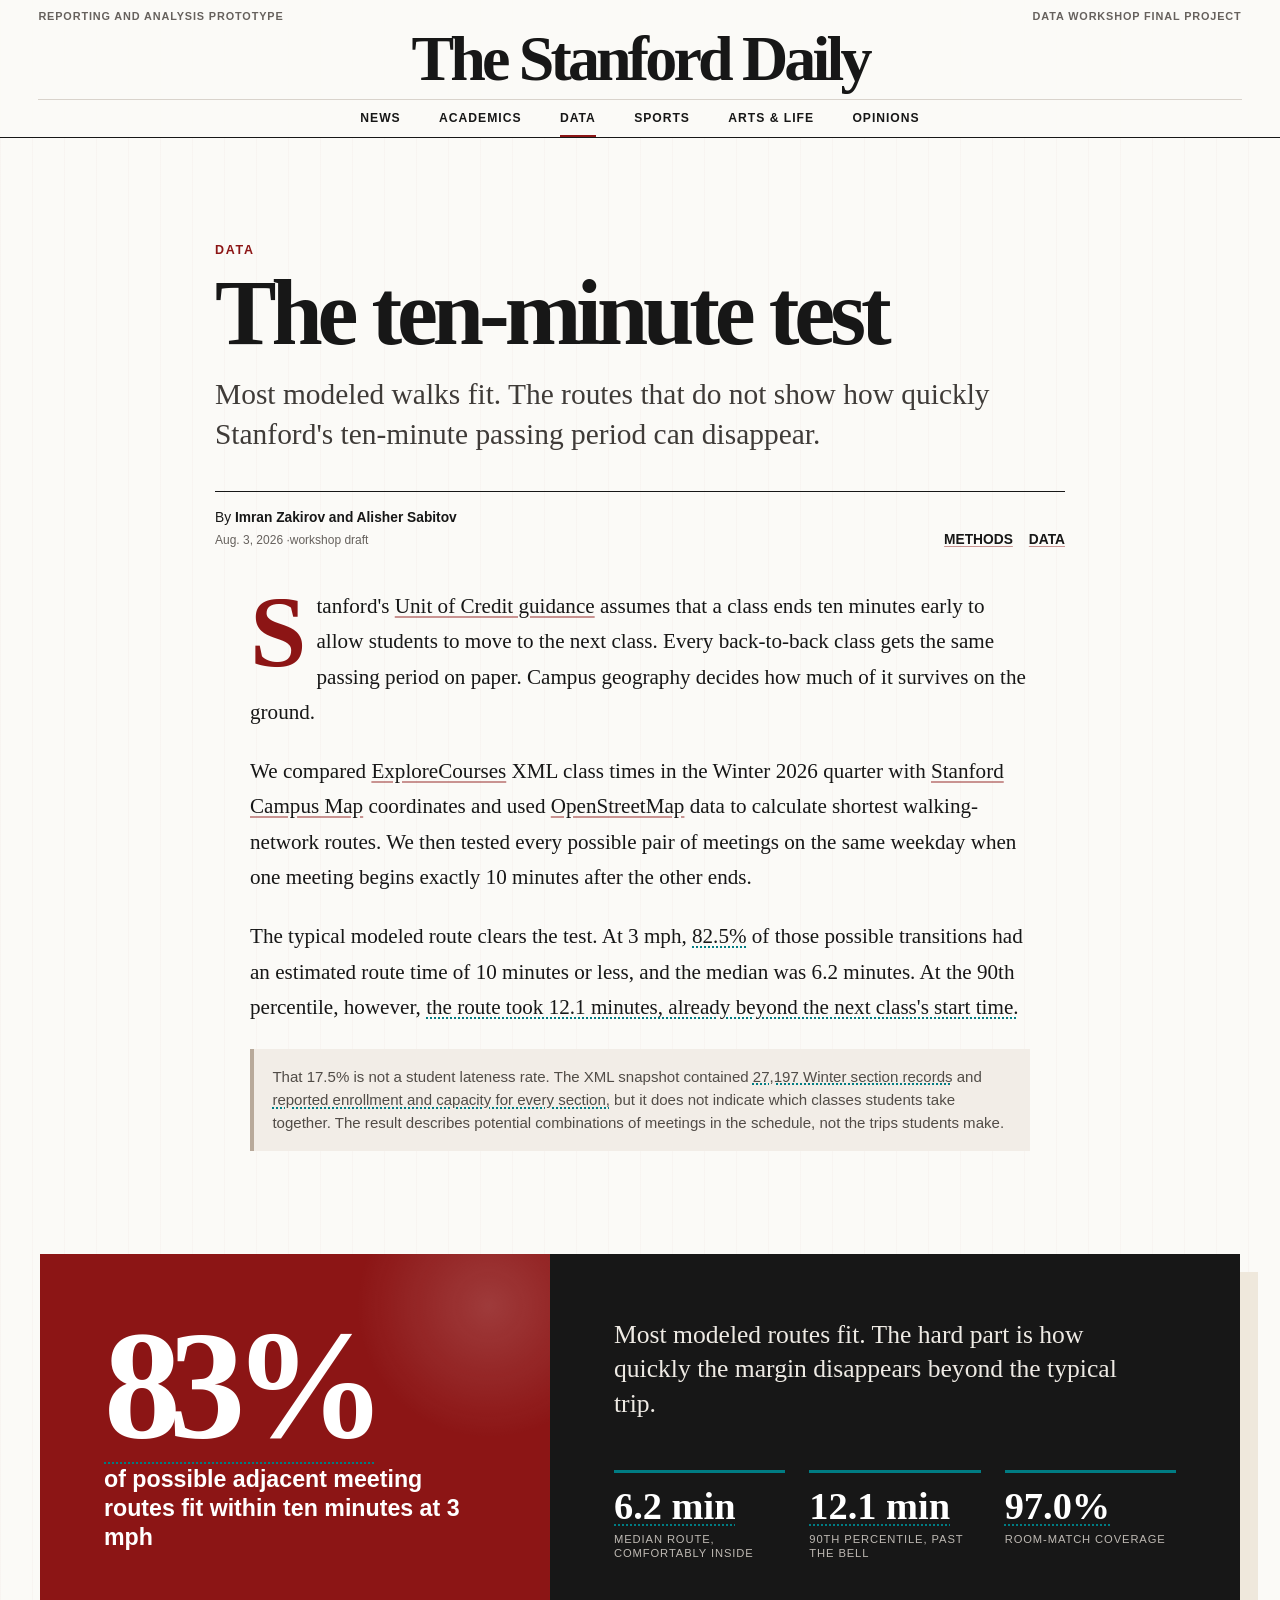
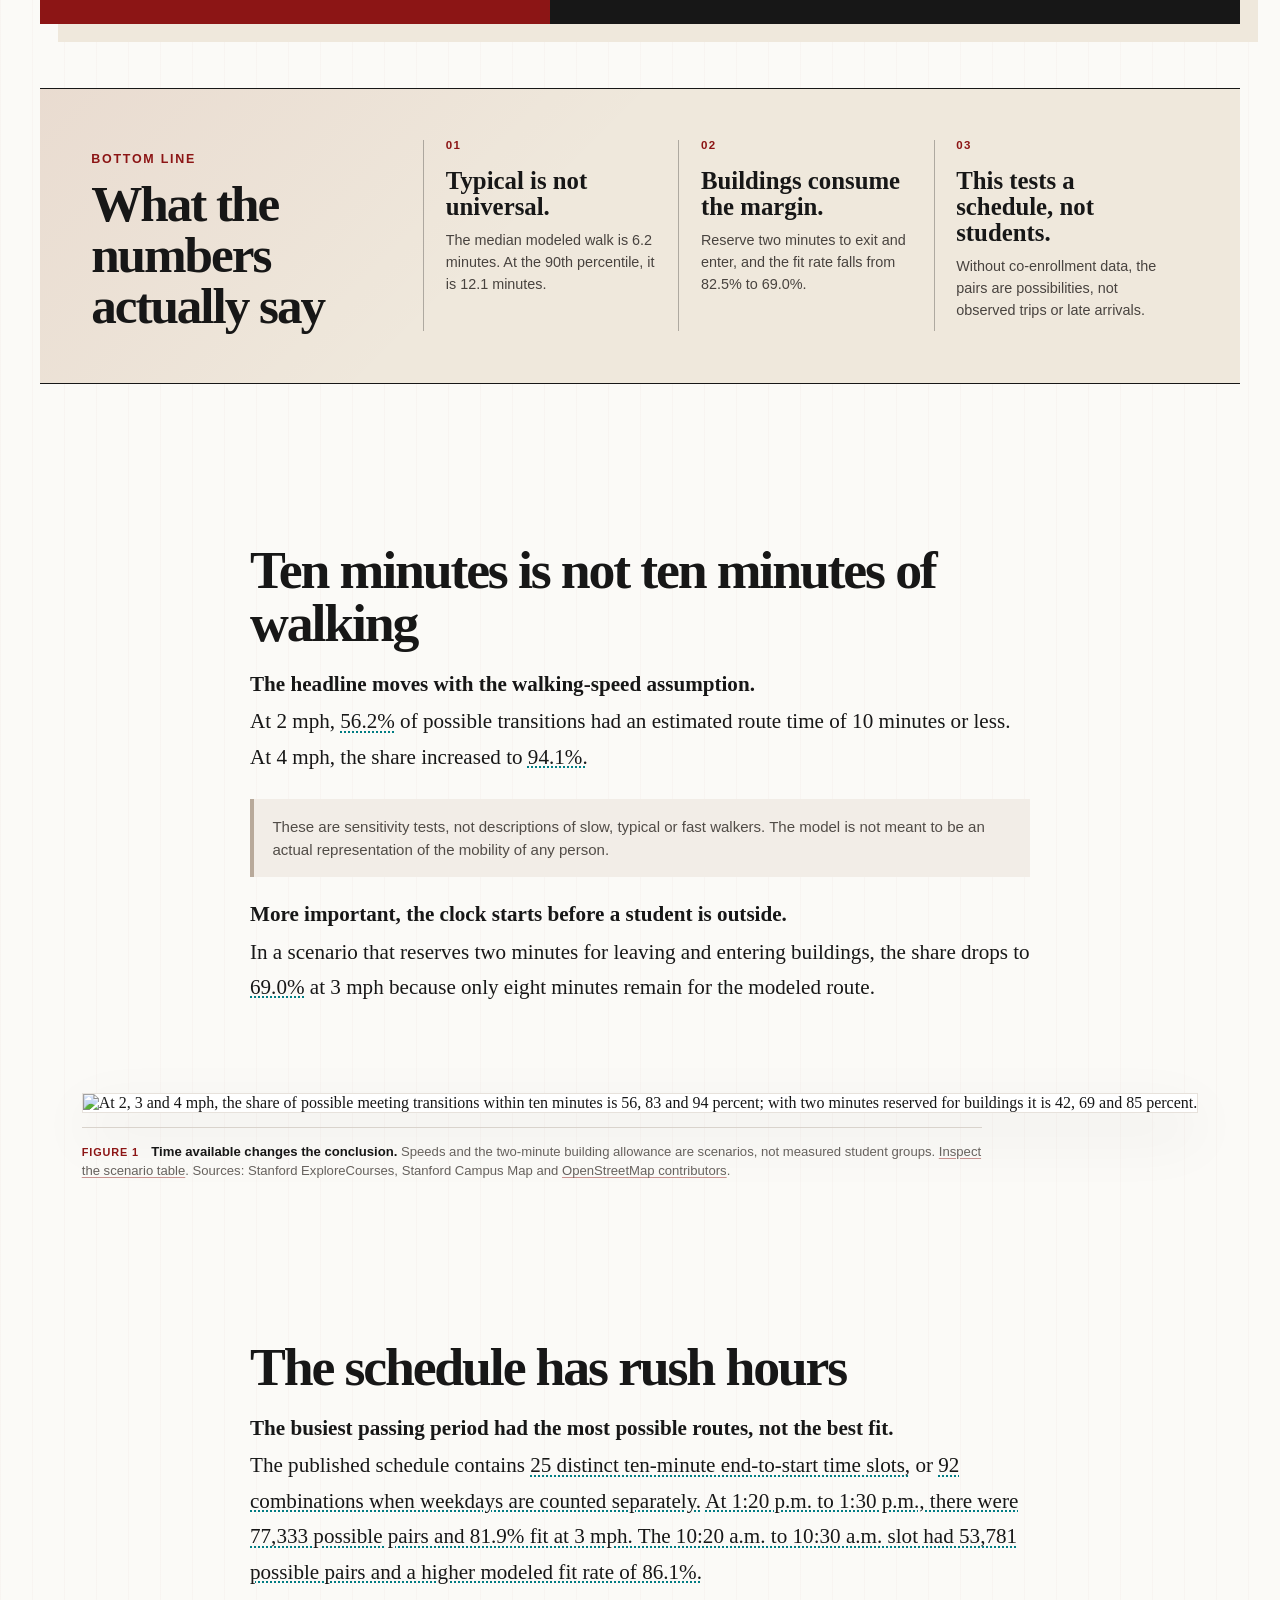
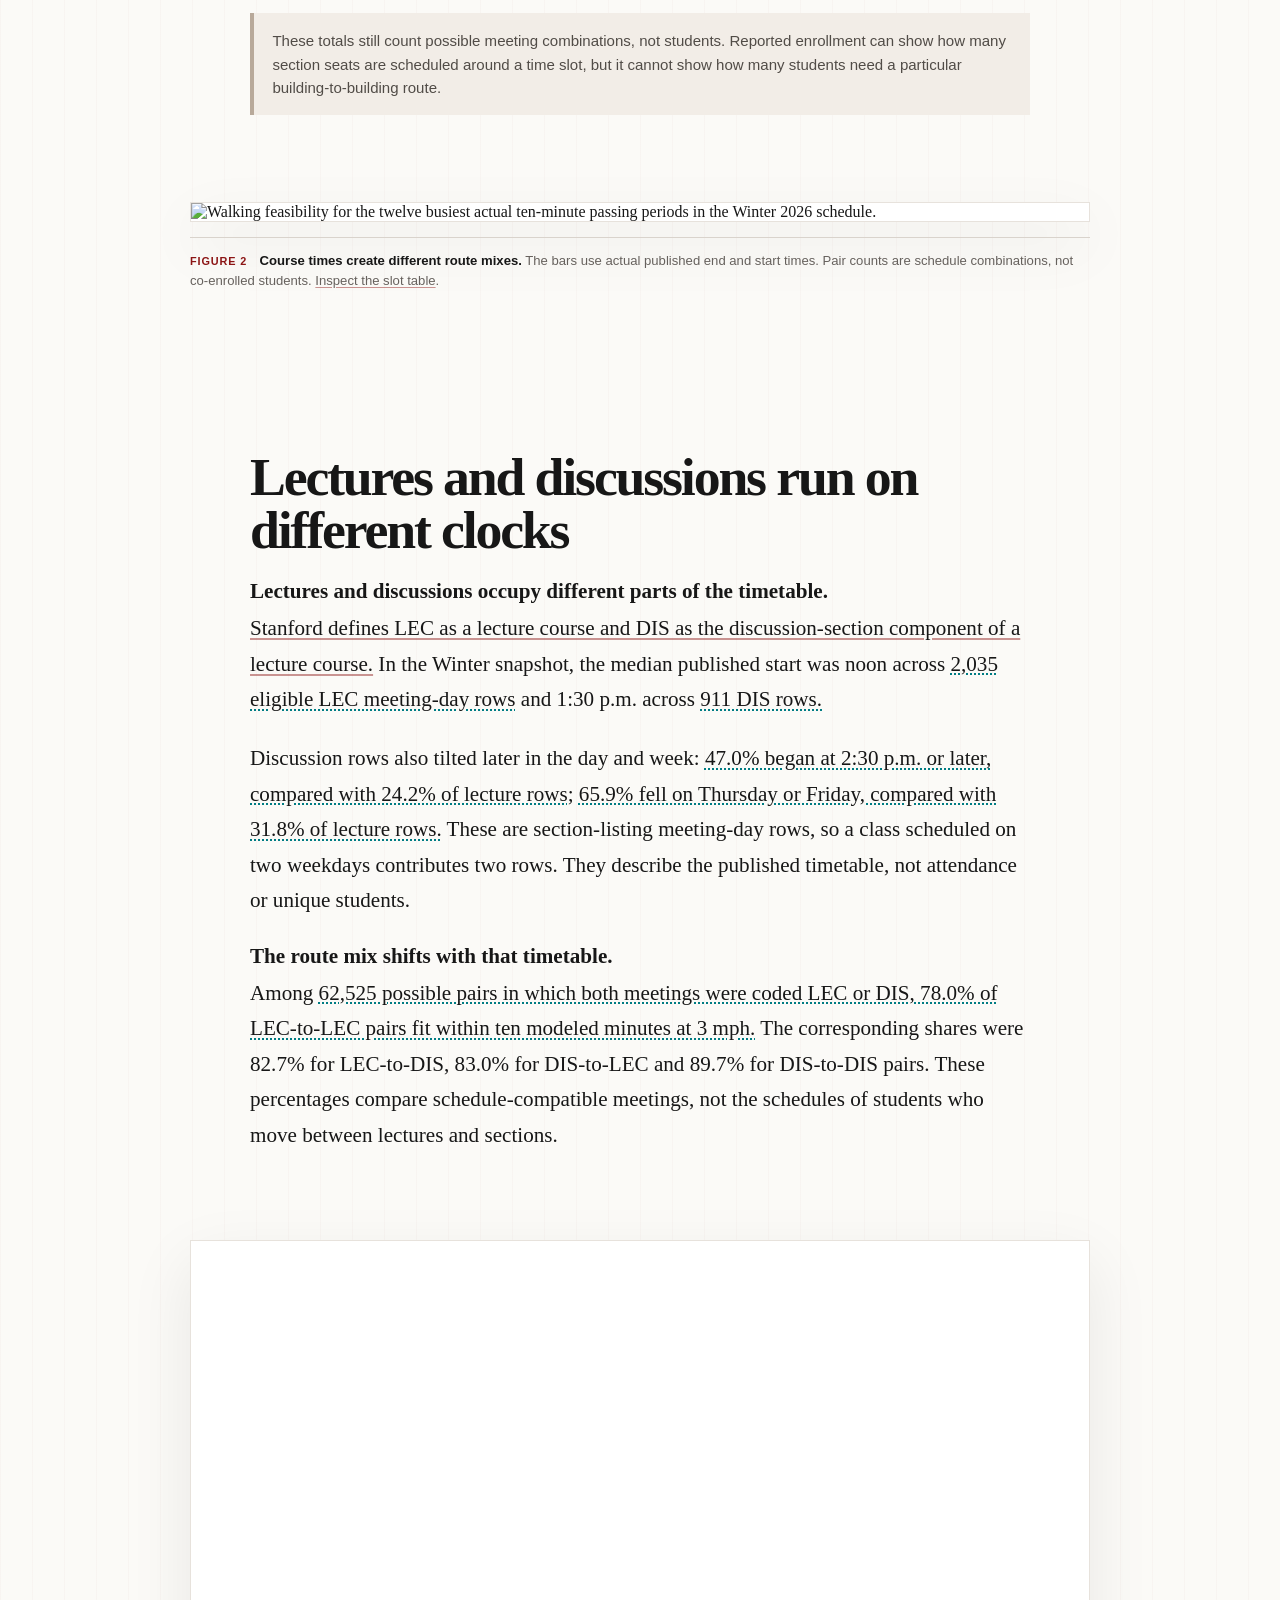
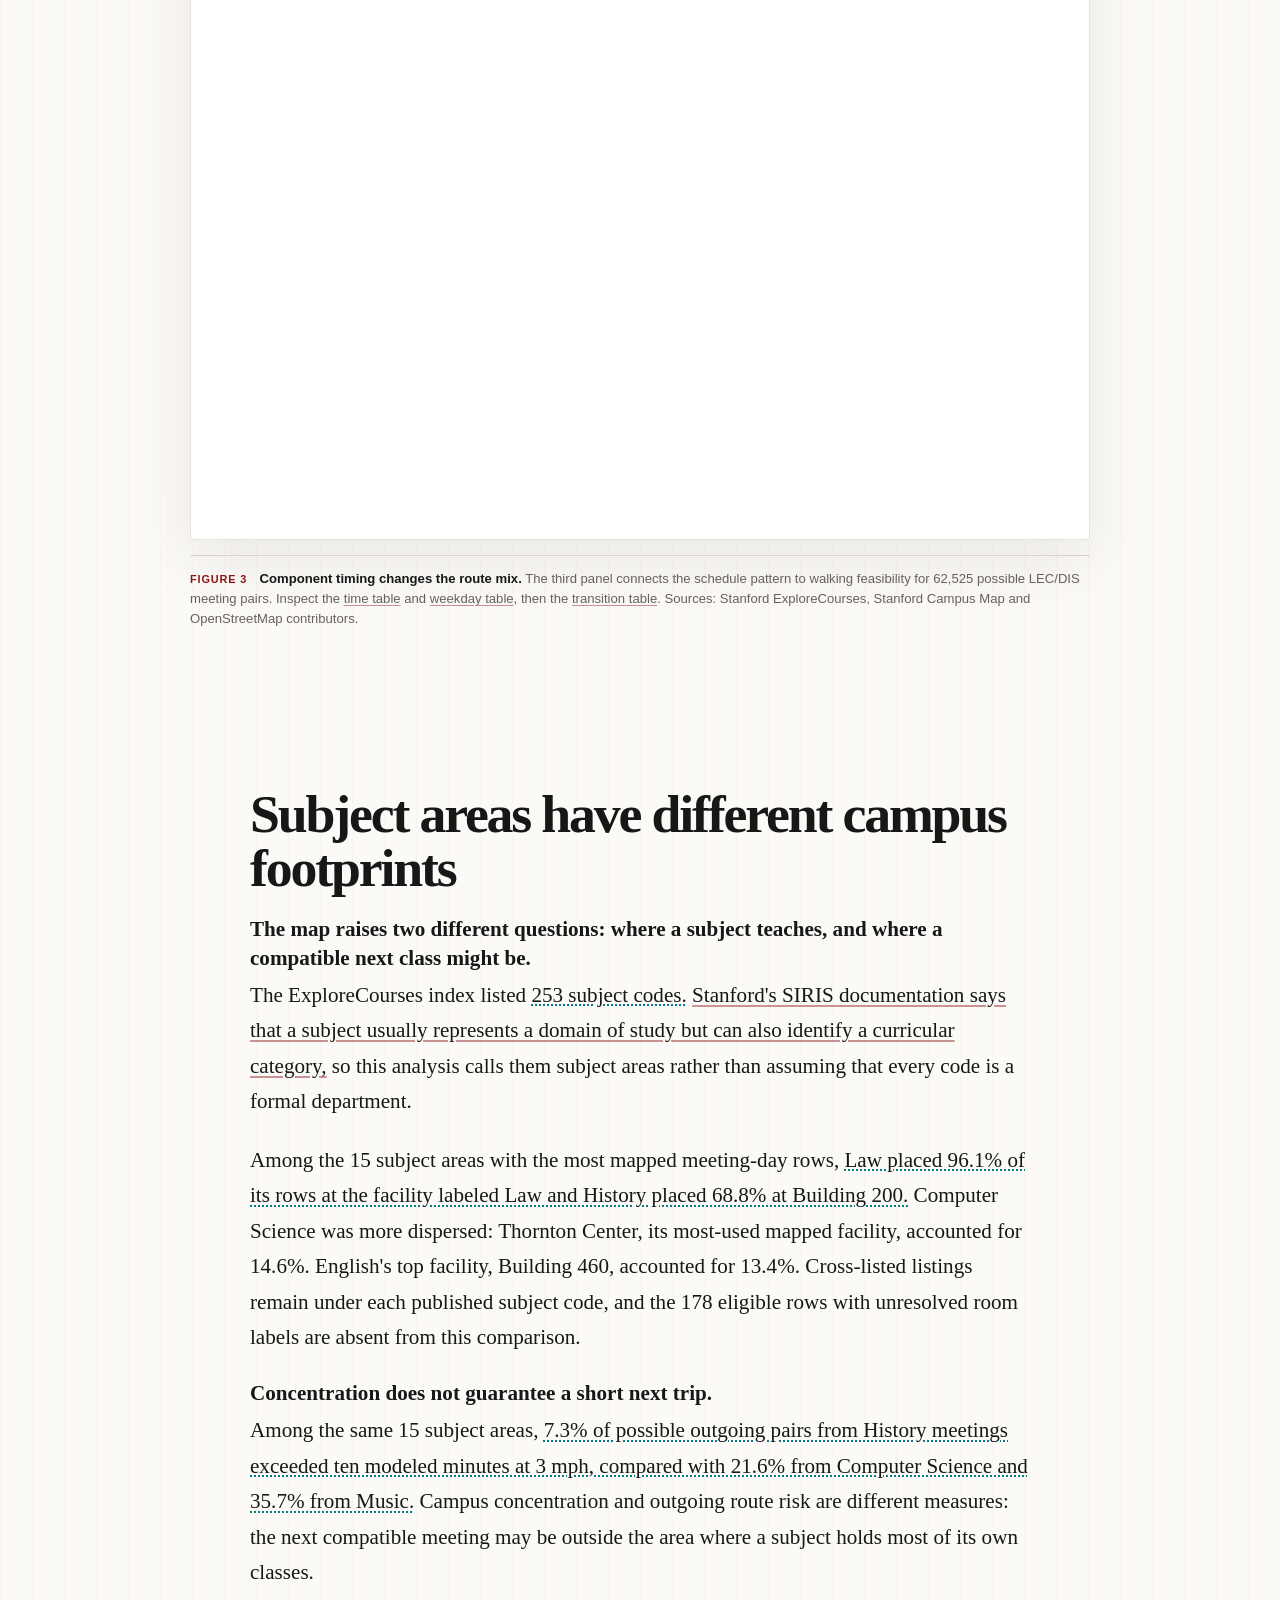
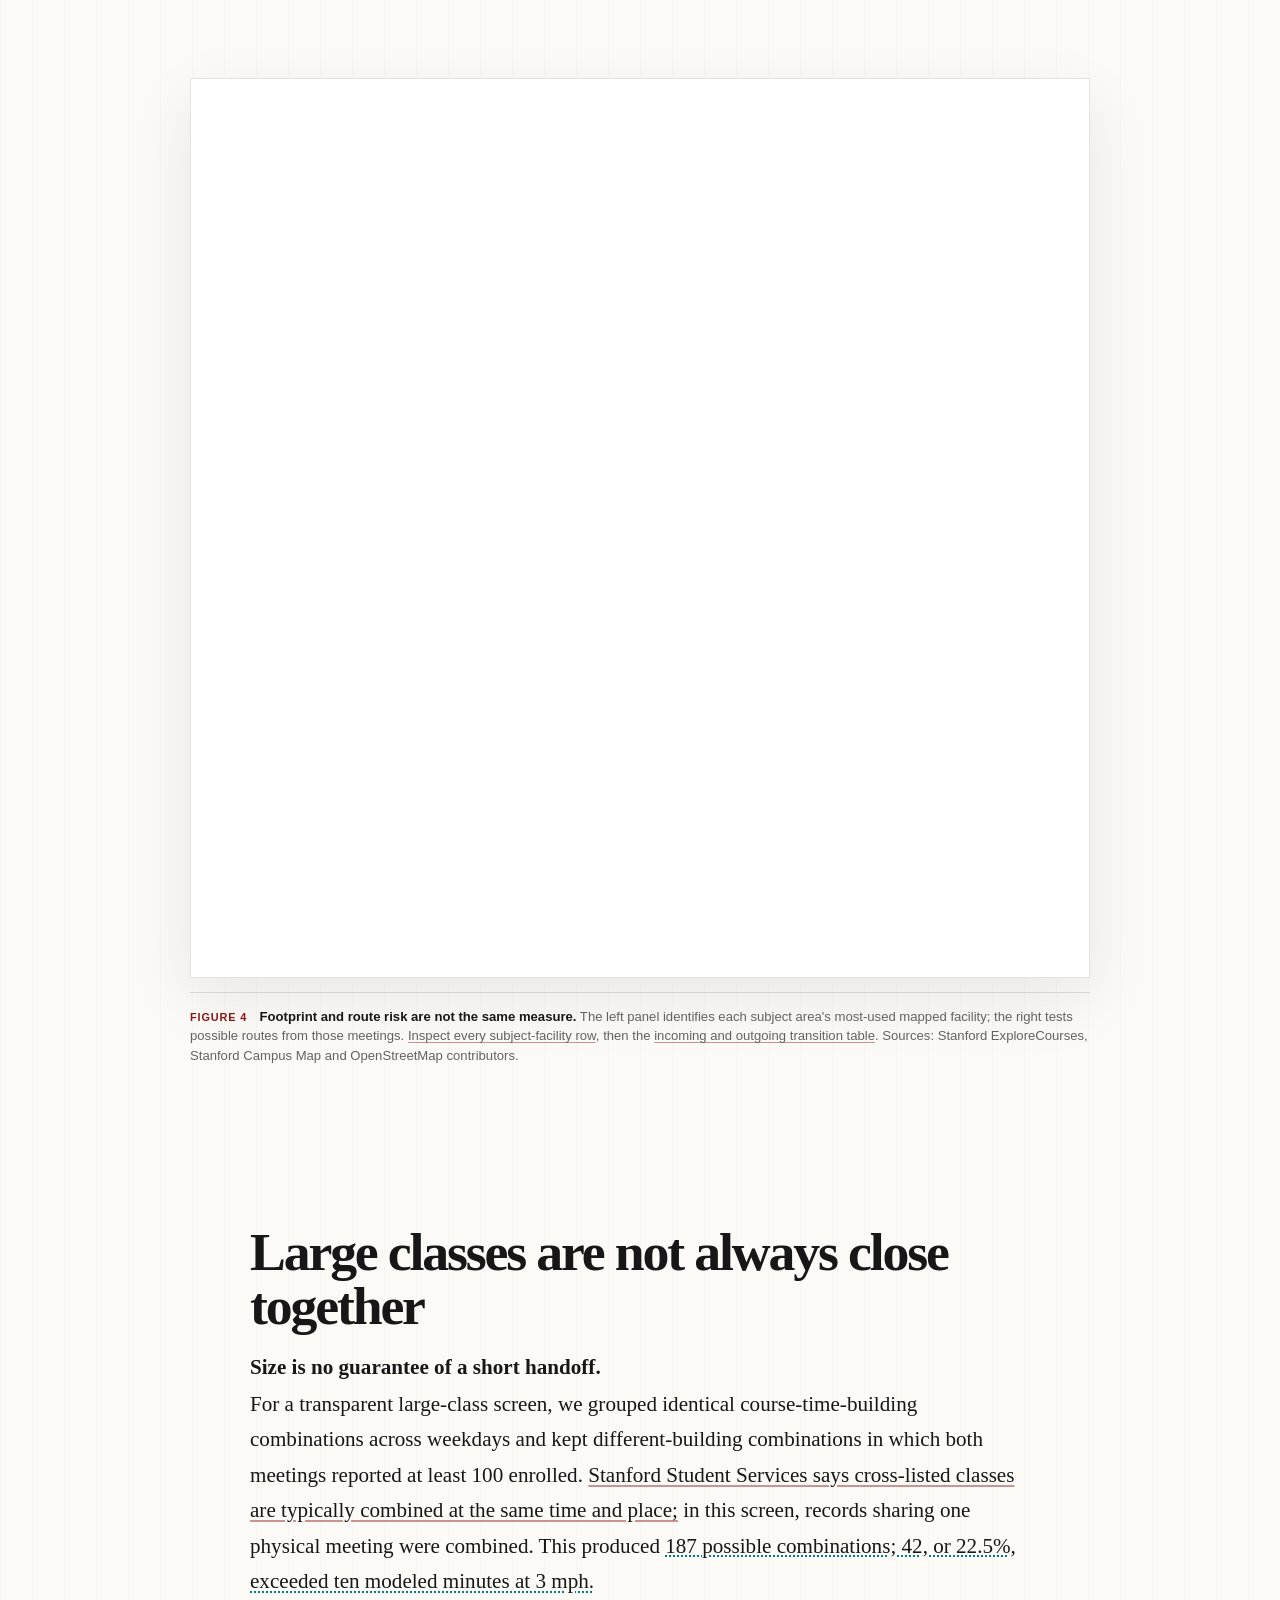
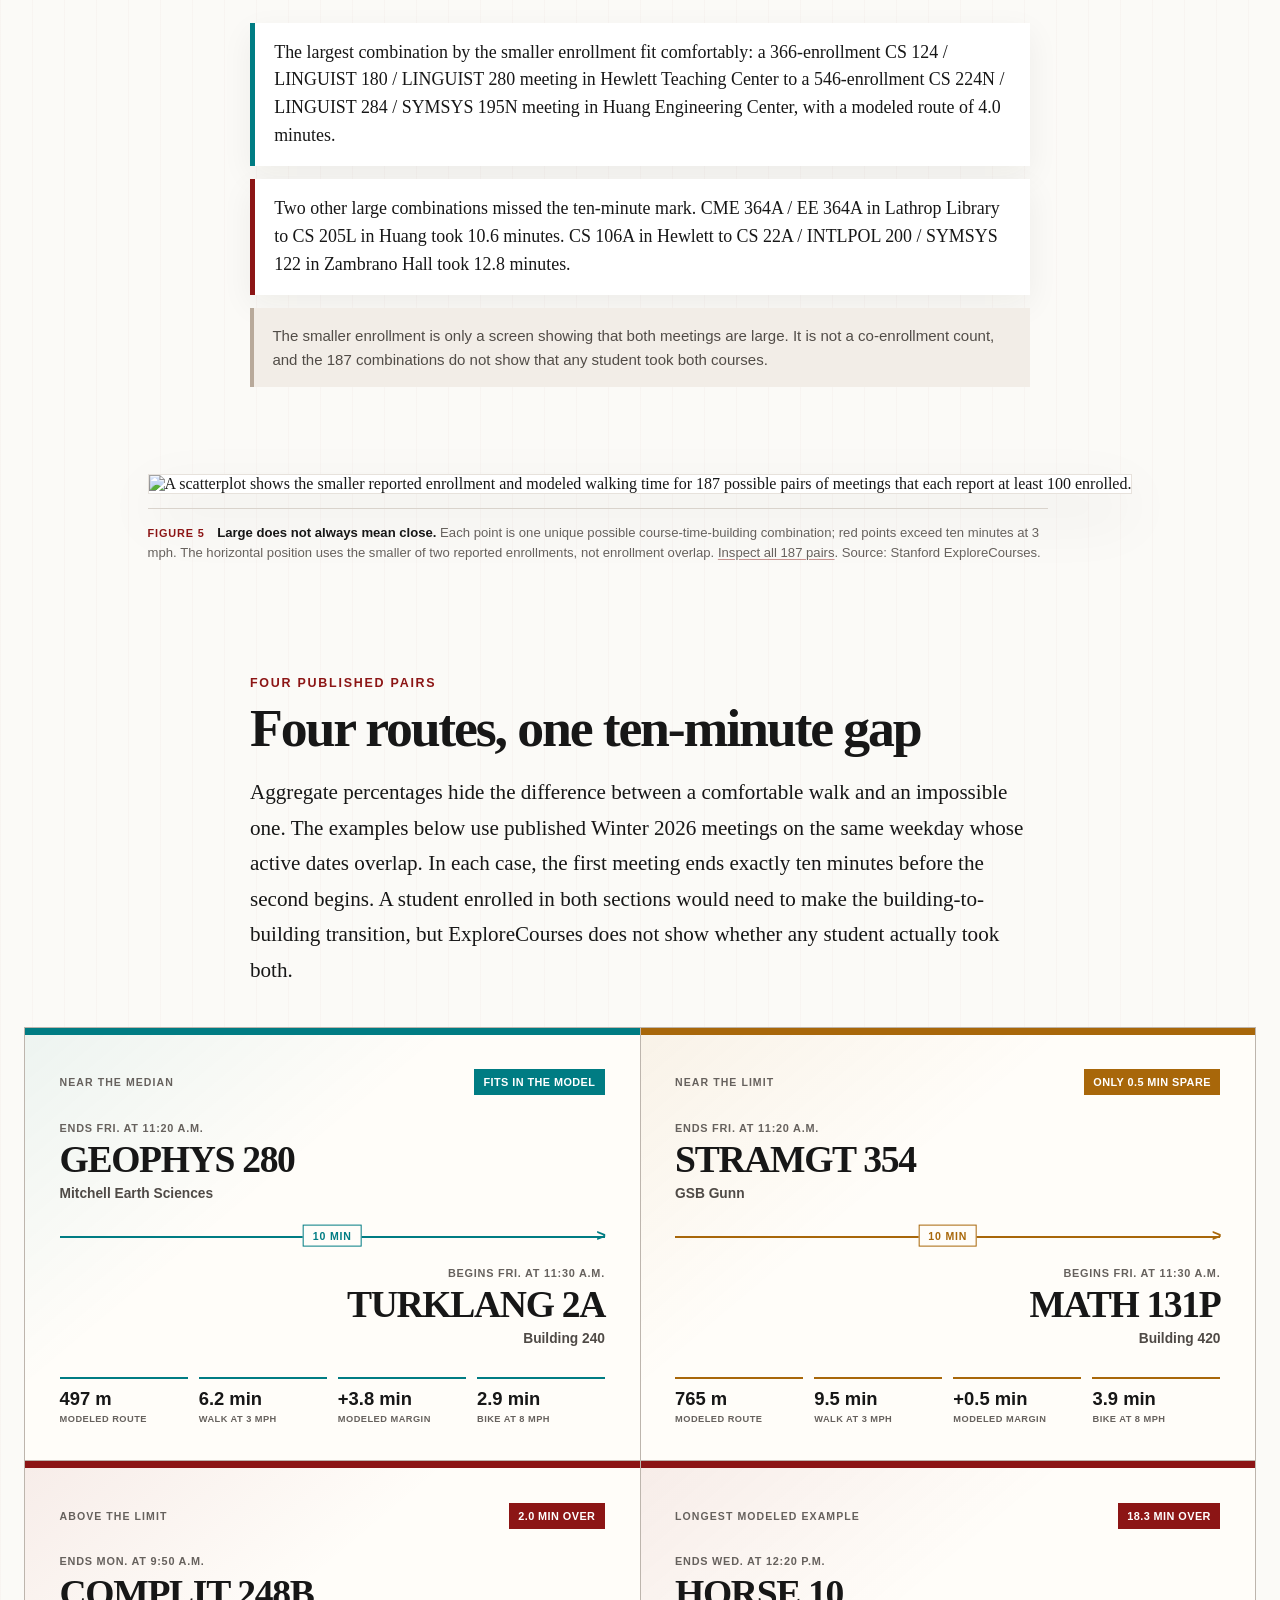
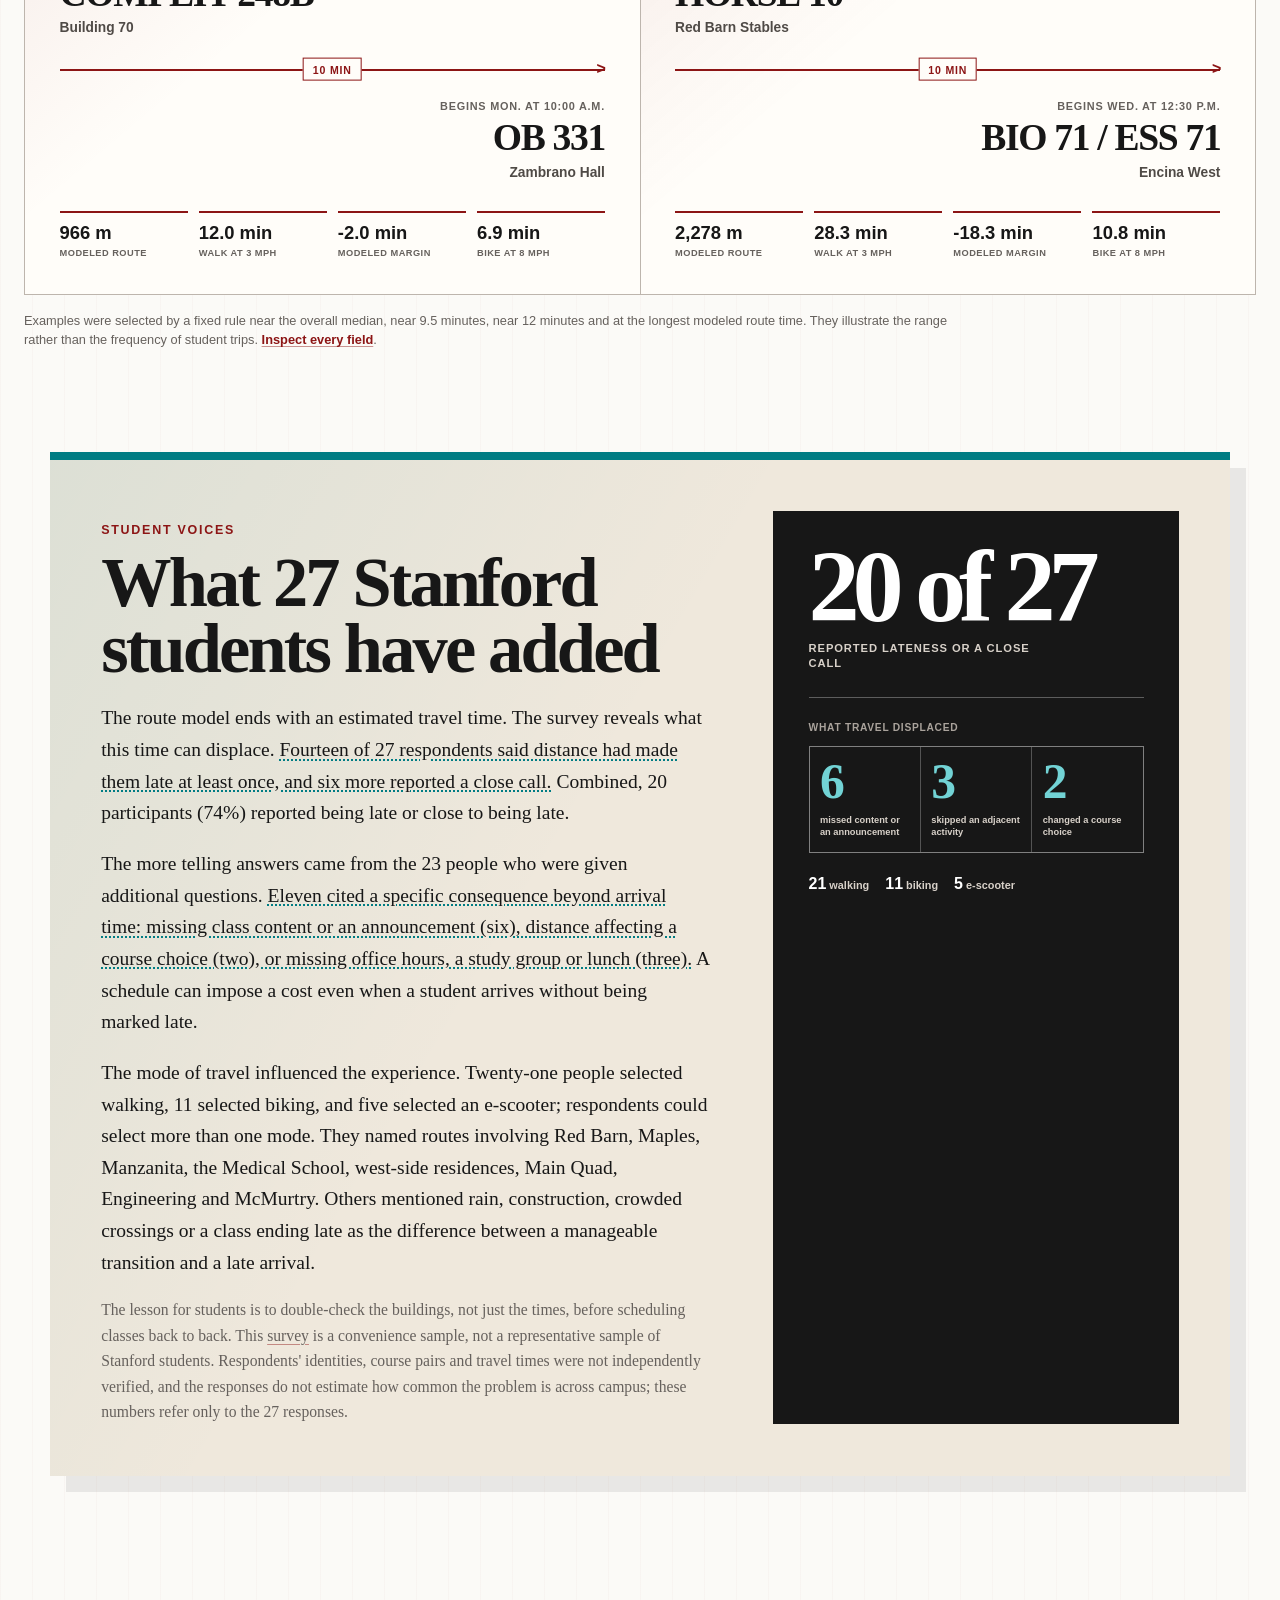
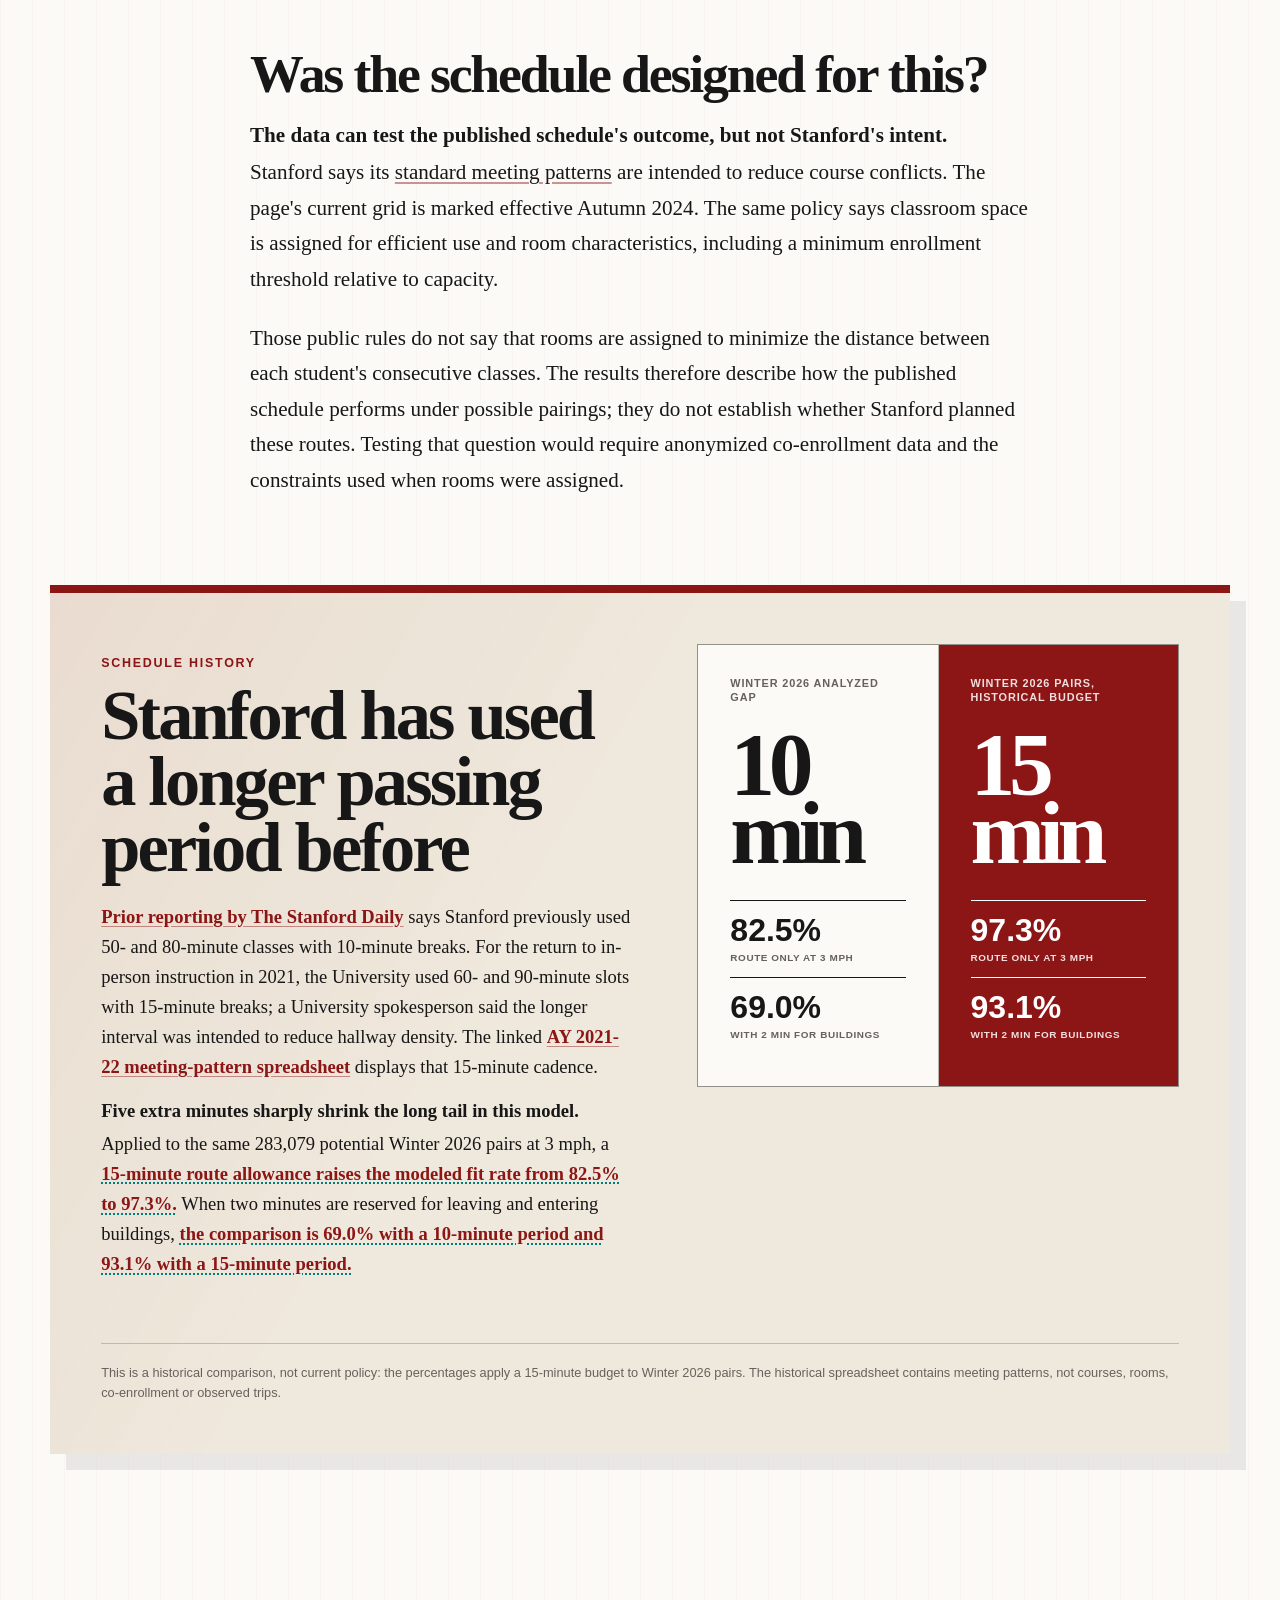
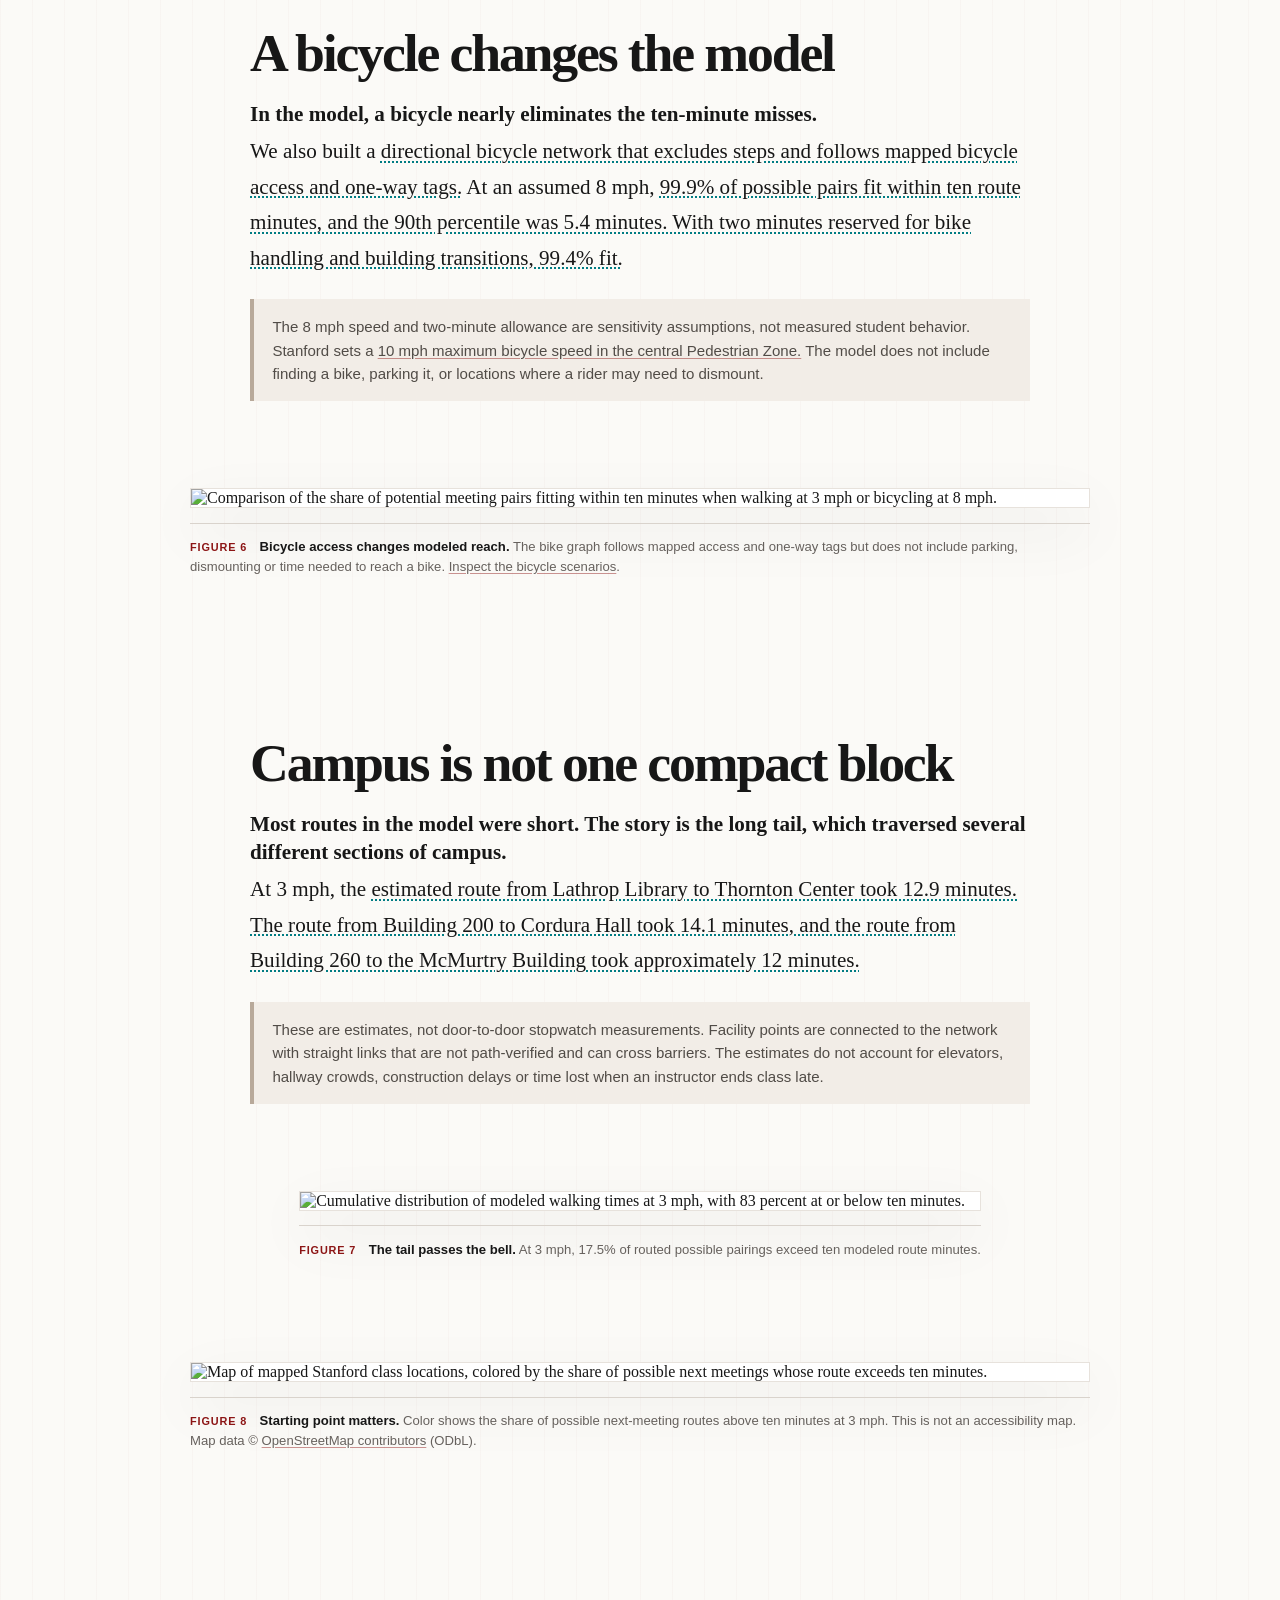
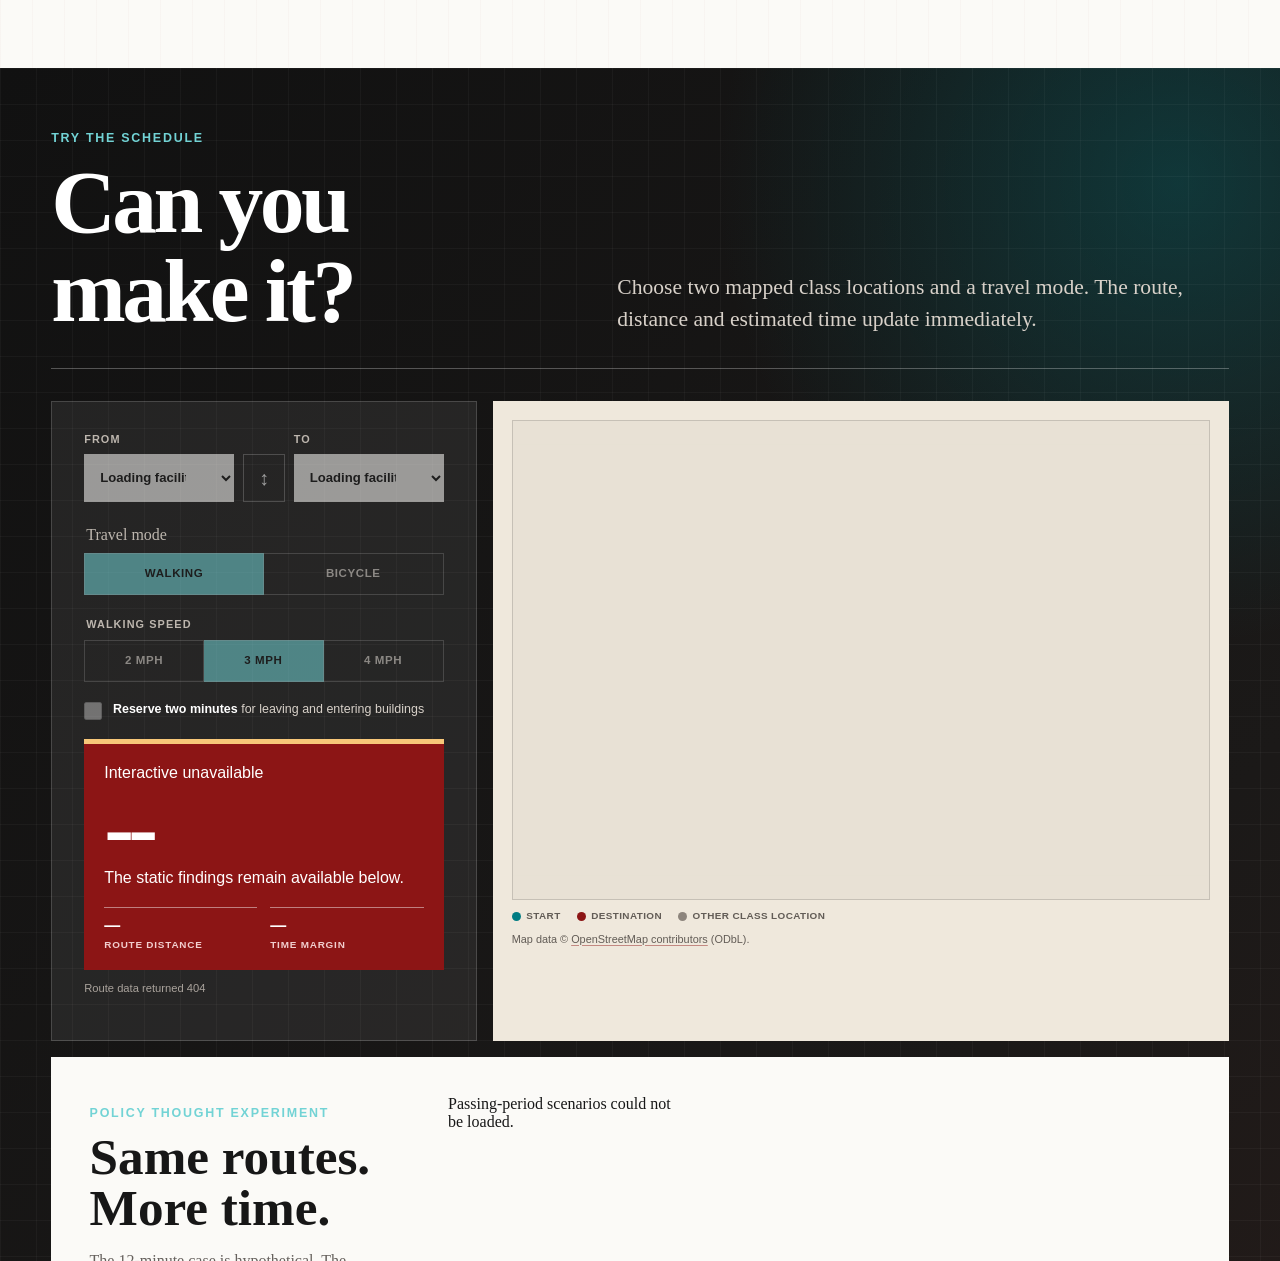
==== site/index.html @ 1ee229e1 "Initial commit" ====
<!doctype html>
<html lang="en">
  <head>
    <meta charset="utf-8" />
    <meta name="viewport" content="width=device-width, initial-scale=1" />
    <meta
      name="description"
      content="The result is a description of potential combinations of meetings in the schedule, not of the trips students make."
    />
    <meta name="theme-color" content="#8c1515" />
    <meta name="author" content="Imran Zakirov and Alisher Sabitov" />
    <meta property="og:type" content="article" />
    <meta property="og:title" content="The ten-minute test" />
    <meta
      property="og:description"
      content="The result is a description of potential combinations of meetings in the schedule, not of the trips students make."
    />
    <meta property="og:image" content="social-preview.png" />
    <meta name="twitter:card" content="summary_large_image" />
    <meta name="twitter:image" content="social-preview.png" />
    <title>The ten-minute test | Stanford schedule analysis</title>
    <link rel="icon" href="favicon.svg" type="image/svg+xml" />
    <link rel="stylesheet" href="styles.css?v=20260812-1" />
    <script src="script.js?v=20260812-1" defer></script>
  </head>
  <body>
    <div class="reading-progress" aria-hidden="true"><span></span></div>

    <header class="site-header">
      <div class="utility-bar">
        <span>Reporting and analysis prototype</span>
        <span>Data workshop final project</span>
      </div>
      <a
        class="masthead"
        href="https://stanforddaily.com/"
        aria-label="The Stanford Daily home"
      >
        The Stanford Daily
      </a>
      <nav class="section-nav" aria-label="Sections">
        <a href="https://stanforddaily.com/category/news/">News</a>
        <a href="https://stanforddaily.com/category/academics/">Academics</a>
        <a class="active" href="https://stanforddaily.com/category/data94305/"
          >Data</a
        >
        <a href="https://stanforddaily.com/category/sports/">Sports</a>
        <a href="https://stanforddaily.com/category/arts-life/"
          >Arts &amp; Life</a
        >
        <a href="https://stanforddaily.com/category/opinions/">Opinions</a>
      </nav>
    </header>

    <main>
      <article id="edited-article">
        <header class="article-header reveal story-header">
          <a class="kicker" href="https://stanforddaily.com/category/data94305/"
            >Data</a
          >
          <h1 data-source-line>The ten-minute test</h1>
          <p class="dek" data-source-line>
            Most modeled walks fit. The routes that do not show how quickly
            Stanford's ten-minute passing period can disappear.
          </p>
          <div class="byline-row">
            <div>
              <p>By <strong>Imran Zakirov and Alisher Sabitov</strong></p>
              <p class="timestamp">
                Aug. 3, 2026 <span aria-hidden="true">&middot;</span>workshop
                draft
              </p>
            </div>
            <div class="share-links" aria-label="Article links">
              <a href="#methods">Methods</a>
              <a href="data/analysis_summary.json">Data</a>
            </div>
          </div>
        </header>

        <div class="story-grid article-copy-grid story-intro" id="edited-article-copy">
          <div class="story-body">
            <p class="lead reveal" data-source-line>
              Stanford's
              <a href="https://bulletin.stanford.edu/pages/oCRJSOUvJspMtKMq0G4L"
                >Unit of Credit guidance</a
              >
              assumes that a class ends ten minutes early to allow students to
              move to the next class. Every back-to-back class gets the same
              passing period on paper. Campus geography decides how much of it
              survives on the ground.
            </p>

            <p class="reveal" data-source-line>
              We compared
              <a href="https://explorecourses.stanford.edu/">ExploreCourses</a>
              XML class times in the Winter 2026 quarter with
              <a href="https://campus-map.stanford.edu/">Stanford Campus Map</a>
              coordinates and used
              <a href="https://www.openstreetmap.org/copyright"
                >OpenStreetMap</a
              >
              data to calculate shortest walking-network routes. We then tested
              every possible pair of meetings on the same weekday
              when one meeting begins exactly 10 minutes after the other ends.
            </p>

            <p class="reveal" data-source-line>
              The typical modeled route clears the test. At 3 mph,
              <a
                class="evidence-link"
                href="data/speed_summary.csv"
                title="Derived result: walking speed sensitivity table"
                >82.5%</a
              >
              of those possible transitions had an estimated route time of 10
              minutes or less, and the median was 6.2 minutes.
              At the 90th percentile, however,
              <a
                class="evidence-link"
                href="data/speed_summary.csv"
                title="Derived result: walking speed sensitivity table"
                >the route took 12.1 minutes, already beyond the next class's
                start time.</a
              >
            </p>

            <p class="reveal data-note" data-source-line>
              That 17.5% is not a student lateness rate. The XML
              snapshot contained
              <a
                class="evidence-link"
                href="data/claim_audit.json"
                title="Derived count checked against the ExploreCourses XML snapshot"
                >27,197 Winter section records</a
              >
              and
              <a
                class="evidence-link"
                href="data/claim_audit.json"
                title="Verified availability of XML enrollment and capacity fields"
                >reported enrollment and capacity for every section,</a
              >
              but it does not indicate which classes students take together.
              The result describes potential combinations of meetings in the
              schedule, not the trips students make.
            </p>
          </div>
        </div>

        <section class="hero-data reveal story-summary" aria-label="Verified analysis summary">
          <div class="hero-number">
            <span><a class="evidence-link" href="data/speed_summary.csv">83%</a></span>
            <p>
              of possible adjacent meeting routes fit within ten minutes at 3 mph
            </p>
          </div>
          <div class="hero-context">
            <p>
              Most modeled routes fit. The hard part is how quickly the margin
              disappears beyond the typical trip.
            </p>
            <dl>
              <div>
                <dt><a class="evidence-link" href="data/speed_summary.csv">6.2 min</a></dt>
                <dd>median route, comfortably inside</dd>
              </div>
              <div>
                <dt><a class="evidence-link" href="data/speed_summary.csv">12.1 min</a></dt>
                <dd>90th percentile, past the bell</dd>
              </div>
              <div>
                <dt><a class="evidence-link" href="data/claim_audit.json">97.0%</a></dt>
                <dd>room-match coverage</dd>
              </div>
            </dl>
          </div>
        </section>

        <section
          class="takeaway-panel story-takeaways reveal"
          aria-labelledby="takeaways-title"
        >
          <div class="takeaway-heading">
            <p class="eyebrow">Bottom line</p>
            <h2 id="takeaways-title">What the numbers actually say</h2>
          </div>
          <div class="takeaway-grid">
            <article>
              <span>01</span>
              <h3>Typical is not universal.</h3>
              <p>
                The median modeled walk is 6.2 minutes. At the 90th percentile,
                it is 12.1 minutes.
              </p>
            </article>
            <article>
              <span>02</span>
              <h3>Buildings consume the margin.</h3>
              <p>
                Reserve two minutes to exit and enter, and the fit rate falls
                from 82.5% to 69.0%.
              </p>
            </article>
            <article>
              <span>03</span>
              <h3>This tests a schedule, not students.</h3>
              <p>
                Without co-enrollment data, the pairs are possibilities, not
                observed trips or late arrivals.
              </p>
            </article>
          </div>
        </section>

        <div class="story-grid article-copy-grid story-speed">
          <div class="story-body">

            <h2 class="reveal" data-source-line>
              Ten minutes is not ten minutes of walking
            </h2>

            <p class="reveal" data-source-line>
              <strong class="section-thesis"
                >The headline moves with the walking-speed assumption.</strong
              >
              At 2 mph,
              <a
                class="evidence-link"
                href="data/speed_summary.csv"
                title="Derived result: walking speed sensitivity table"
                >56.2%</a
              >
              of possible transitions had an estimated route time of 10 minutes
              or less. At 4 mph, the share increased to
              <a
                class="evidence-link"
                href="data/speed_summary.csv"
                title="Derived result: walking speed sensitivity table"
                >94.1%.</a
              >
            </p>

            <p class="reveal data-note" data-source-line>
              These are sensitivity tests, not descriptions of slow, typical or
              fast walkers. The model is not meant to be an actual
              representation of the mobility of any person.
            </p>

            <p class="reveal" data-source-line>
              <strong class="section-thesis"
                >More important, the clock starts before a student is
                outside.</strong
              >
              In a
              scenario that reserves two minutes for leaving and entering
              buildings, the share drops to
              <a
                class="evidence-link"
                href="data/speed_summary.csv"
                title="Derived result with a two-minute building allowance"
                >69.0%</a
              >
              at 3 mph because only eight minutes remain for the modeled route.
            </p>
          </div>
        </div>

        <figure class="wide-figure story-figure story-speed-figure reveal">
          <img
            src="assets/figures/feasibility_by_speed.png"
            alt="At 2, 3 and 4 mph, the share of possible meeting transitions within ten minutes is 56, 83 and 94 percent; with two minutes reserved for buildings it is 42, 69 and 85 percent."
          />
          <figcaption>
            <strong>Time available changes the conclusion.</strong> Speeds and the
            two-minute building allowance are scenarios, not measured student
            groups. <a href="data/speed_summary.csv">Inspect the scenario table</a>.
            Sources: Stanford ExploreCourses, Stanford Campus Map and
            <a href="https://www.openstreetmap.org/copyright"
              >OpenStreetMap contributors</a
            >.
          </figcaption>
        </figure>

        <div class="story-grid article-copy-grid story-slots">
          <div class="story-body">

            <h2 class="reveal" data-source-line>
              The schedule has rush hours
            </h2>

            <p class="reveal" data-source-line>
              <strong class="section-thesis"
                >The busiest passing period had the most possible routes, not
                the best fit.</strong
              >
              The published schedule contains
              <a
                class="evidence-link"
                href="data/time_slot_summary.csv"
                title="Derived result: distinct end-to-start passing periods"
                >25 distinct ten-minute end-to-start time slots,</a
              >
              or
              <a
                class="evidence-link"
                href="data/weekday_time_slot_summary.csv"
                title="Derived result: weekday-specific passing periods"
                >92 combinations when weekdays are counted separately.</a
              >
              <a
                class="evidence-link"
                href="data/time_slot_summary.csv"
                title="Derived result: passing-period table"
                >At 1:20 p.m. to 1:30 p.m., there were 77,333 possible pairs
                and 81.9% fit at 3 mph. The 10:20 a.m. to 10:30 a.m. slot had
                53,781 possible pairs and a higher modeled fit rate of 86.1%.</a
              >
            </p>

            <p class="reveal data-note" data-source-line>
              These totals still count possible meeting combinations, not
              students. Reported enrollment can show how many section seats are
              scheduled around a time slot, but it cannot show how many students
              need a particular building-to-building route.
            </p>
          </div>
        </div>

        <figure class="wide-figure story-figure story-slots-figure reveal">
          <img
            src="assets/figures/time_slot_feasibility.png"
            alt="Walking feasibility for the twelve busiest actual ten-minute passing periods in the Winter 2026 schedule."
          />
          <figcaption>
            <strong>Course times create different route mixes.</strong> The bars
            use actual published end and start times. Pair counts are schedule
            combinations, not co-enrolled students.
            <a href="data/time_slot_summary.csv">Inspect the slot table</a>.
          </figcaption>
        </figure>

        <div class="story-grid article-copy-grid story-components">
          <div class="story-body">
            <h2 class="reveal" data-source-line>
              Lectures and discussions run on different clocks
            </h2>

            <p class="reveal" data-source-line>
              <strong class="section-thesis"
                >Lectures and discussions occupy different parts of the
                timetable.</strong
              >
              <a
                href="https://advising.stanford.edu/current-students/advising-student-handbook/course-catalog"
                >Stanford defines LEC as a lecture course and DIS as the
                discussion-section component of a lecture course.</a
              >
              In the Winter snapshot, the median published start was noon across
              <a class="evidence-link" href="data/component_time_summary.csv"
                >2,035 eligible LEC meeting-day rows</a
              >
              and 1:30 p.m. across
              <a class="evidence-link" href="data/component_time_summary.csv"
                >911 DIS rows.</a
              >
            </p>

            <p class="reveal" data-source-line>
              Discussion rows also tilted later in the day and week:
              <a class="evidence-link" href="data/component_time_summary.csv"
                >47.0% began at 2:30 p.m. or later, compared with 24.2% of lecture
                rows;</a
              >
              <a class="evidence-link" href="data/component_day_summary.csv"
                >65.9% fell on Thursday or Friday, compared with 31.8% of lecture
                rows.</a
              >
              These are section-listing meeting-day rows, so a class scheduled on
              two weekdays contributes two rows. They describe the published
              timetable, not attendance or unique students.
            </p>

            <p class="reveal" data-source-line>
              <strong class="section-thesis"
                >The route mix shifts with that timetable.</strong
              >
              Among
              <a class="evidence-link" href="data/component_transition_summary.csv"
                >62,525 possible pairs in which both meetings were coded LEC or
                DIS, 78.0% of LEC-to-LEC pairs fit within ten modeled minutes at
                3 mph.</a
              >
              The corresponding shares were 82.7% for LEC-to-DIS, 83.0% for
              DIS-to-LEC and 89.7% for DIS-to-DIS pairs. These percentages
              compare schedule-compatible meetings, not the schedules of students
              who move between lectures and sections.
            </p>
          </div>
        </div>

        <figure class="wide-figure story-figure story-components-figure reveal">
          <picture>
            <source
              media="(max-width: 700px)"
              srcset="assets/figures/component_schedule_patterns_mobile.png"
            />
            <img
              src="assets/figures/component_schedule_patterns.png"
              alt="Three panels compare lecture and discussion timing by start time and weekday, then show the share of four possible component-to-component pair types within ten modeled minutes."
            />
          </picture>
          <figcaption>
            <strong>Component timing changes the route mix.</strong> The third
            panel connects the schedule pattern to walking feasibility for 62,525
            possible LEC/DIS meeting pairs. Inspect the
            <a href="data/component_time_summary.csv">time table</a> and
            <a href="data/component_day_summary.csv">weekday table</a>, then the
            <a href="data/component_transition_summary.csv">transition table</a>.
            Sources: Stanford ExploreCourses, Stanford Campus Map and
            OpenStreetMap contributors.
          </figcaption>
        </figure>

        <div class="story-grid article-copy-grid story-subjects">
          <div class="story-body">
            <h2 class="reveal" data-source-line>
              Subject areas have different campus footprints
            </h2>

            <p class="reveal" data-source-line>
              <strong class="section-thesis"
                >The map raises two different questions: where a subject
                teaches, and where a compatible next class might be.</strong
              >
              The ExploreCourses index listed
              <a class="evidence-link" href="data/department_location_summary.csv"
                >253 subject codes.</a
              >
              <a
                href="https://siris.stanford.edu/sites/g/files/sbiybj16456/files/media/file/common-terms-in-siris-student-analytics.pdf"
                >Stanford's SIRIS documentation says that a subject usually
                represents a domain of study but can also identify a curricular
                category,</a
              >
              so this analysis calls them subject areas rather than assuming that
              every code is a formal department.
            </p>

            <p class="reveal" data-source-line>
              Among the 15 subject areas with the most mapped meeting-day rows,
              <a class="evidence-link" href="data/department_location_summary.csv"
                >Law placed 96.1% of its rows at the facility labeled Law and
                History placed 68.8% at Building 200.</a
              >
              Computer Science was more dispersed: Thornton Center, its most-used
              mapped facility, accounted for 14.6%. English's top facility,
              Building 460, accounted for 13.4%. Cross-listed listings remain
              under each published subject code, and the 178 eligible rows with
              unresolved room labels are absent from this comparison.
            </p>

            <p class="reveal" data-source-line>
              <strong class="section-thesis"
                >Concentration does not guarantee a short next trip.</strong
              >
              Among the same 15 subject areas,
              <a class="evidence-link" href="data/subject_transition_feasibility.csv"
                >7.3% of possible outgoing pairs from History meetings exceeded
                ten modeled minutes at 3 mph, compared with 21.6% from Computer
                Science and 35.7% from Music.</a
              >
              Campus concentration and outgoing route risk are different
              measures: the next compatible meeting may be outside the area where
              a subject holds most of its own classes.
            </p>
          </div>
        </div>

        <figure class="wide-figure story-figure story-subjects-figure reveal">
          <picture>
            <source
              media="(max-width: 700px)"
              srcset="assets/figures/department_location_concentration_mobile.png"
            />
            <img
              src="assets/figures/department_location_concentration.png"
              alt="Two-panel bars compare each of the fifteen largest mapped subject areas' concentration at its most-used facility with the share of possible outgoing meeting pairs over ten modeled minutes."
            />
          </picture>
          <figcaption>
            <strong>Footprint and route risk are not the same measure.</strong>
            The left panel identifies each subject area's most-used mapped
            facility; the right tests possible routes from those meetings.
            <a href="data/department_location_summary.csv"
              >Inspect every subject-facility row</a
            >, then the
            <a href="data/subject_transition_feasibility.csv"
              >incoming and outgoing transition table</a
            >. Sources: Stanford ExploreCourses, Stanford Campus Map and
            OpenStreetMap contributors.
          </figcaption>
        </figure>

        <div class="story-grid article-copy-grid story-enrollment">
          <div class="story-body">
            <h2 class="reveal" data-source-line>
              Large classes are not always close together
            </h2>

            <p class="reveal" data-source-line>
              <strong class="section-thesis"
                >Size is no guarantee of a short handoff.</strong
              >
              For a transparent large-class screen, we grouped identical
              course-time-building combinations across weekdays and kept
              different-building combinations in which both meetings reported at
              least 100 enrolled.
              <a
                href="https://studentservices.stanford.edu/my-academics/enroll-classes/enrollment-troubleshooting"
                >Stanford Student Services says cross-listed classes are typically
                combined at the same time and place;</a
              >
              in this screen, records sharing one physical meeting were combined.
              This produced
              <a class="evidence-link" href="data/high_enrollment_transitions.csv"
                >187 possible combinations; 42, or 22.5%, exceeded ten modeled
                minutes at 3 mph.</a
              >
            </p>

            <p class="reveal route-example route-example-fits" data-source-line>
              The largest combination by the smaller enrollment fit comfortably:
              a
              366-enrollment CS 124 / LINGUIST 180 / LINGUIST 280 meeting in
              Hewlett Teaching Center to a 546-enrollment CS 224N / LINGUIST 284 /
              SYMSYS 195N meeting in Huang Engineering Center, with a modeled
              route of 4.0 minutes.
            </p>

            <p class="reveal route-example route-example-misses" data-source-line>
              Two other large combinations missed the ten-minute mark. CME 364A /
              EE 364A in Lathrop Library to CS 205L in Huang took 10.6 minutes.
              CS 106A in Hewlett to CS 22A / INTLPOL 200 / SYMSYS 122 in Zambrano
              Hall took 12.8 minutes.
            </p>

            <p class="reveal data-note" data-source-line>
              The smaller enrollment is only a screen showing that both meetings
              are large. It is not a co-enrollment count, and the 187 combinations
              do not show that any student took both courses.
            </p>
          </div>
        </div>

        <figure class="wide-figure story-figure story-enrollment-figure reveal">
          <img
            src="assets/figures/high_enrollment_transitions.png"
            alt="A scatterplot shows the smaller reported enrollment and modeled walking time for 187 possible pairs of meetings that each report at least 100 enrolled."
          />
          <figcaption>
            <strong>Large does not always mean close.</strong> Each point is one
            unique possible course-time-building combination; red points exceed
            ten minutes at 3 mph. The horizontal position uses the smaller of two
            reported enrollments, not enrollment overlap.
            <a href="data/high_enrollment_transitions.csv">Inspect all 187 pairs</a>.
            Source: Stanford ExploreCourses.
          </figcaption>
        </figure>

        <section
          class="transition-cases story-course-cases reveal"
          aria-labelledby="course-cases-title"
        >
          <div class="transition-cases-copy">
            <p class="eyebrow">Four published pairs</p>
            <h2 id="course-cases-title" data-source-line>
              Four routes, one ten-minute gap
            </h2>
            <p data-source-line>
              Aggregate percentages hide the difference between a comfortable
              walk and an impossible one. The examples below use published Winter
              2026 meetings on the same weekday whose active dates overlap. In
              each case, the first meeting ends exactly ten minutes before the
              second begins. A student enrolled in both sections would need to
              make the building-to-building transition, but ExploreCourses does
              not show whether any student actually took both.
            </p>
          </div>

          <div class="transition-case-grid">
            <article class="transition-case case-fits">
              <div class="case-status">
                <span>Near the median</span>
                <strong>Fits in the model</strong>
              </div>
              <div class="case-course">
                <span>Ends Fri. at 11:20 a.m.</span>
                <h3>GEOPHYS 280</h3>
                <p>Mitchell Earth Sciences</p>
              </div>
              <div class="case-handoff" aria-label="Ten-minute passing period">
                <span>10 min</span>
              </div>
              <div class="case-course destination-course">
                <span>Begins Fri. at 11:30 a.m.</span>
                <h3>TURKLANG 2A</h3>
                <p>Building 240</p>
              </div>
              <dl>
                <div><dt>497 m</dt><dd>modeled route</dd></div>
                <div><dt>6.2 min</dt><dd>walk at 3 mph</dd></div>
                <div><dt>+3.8 min</dt><dd>modeled margin</dd></div>
                <div><dt>2.9 min</dt><dd>bike at 8 mph</dd></div>
              </dl>
            </article>

            <article class="transition-case case-tight">
              <div class="case-status">
                <span>Near the limit</span>
                <strong>Only 0.5 min spare</strong>
              </div>
              <div class="case-course">
                <span>Ends Fri. at 11:20 a.m.</span>
                <h3>STRAMGT 354</h3>
                <p>GSB Gunn</p>
              </div>
              <div class="case-handoff" aria-label="Ten-minute passing period">
                <span>10 min</span>
              </div>
              <div class="case-course destination-course">
                <span>Begins Fri. at 11:30 a.m.</span>
                <h3>MATH 131P</h3>
                <p>Building 420</p>
              </div>
              <dl>
                <div><dt>765 m</dt><dd>modeled route</dd></div>
                <div><dt>9.5 min</dt><dd>walk at 3 mph</dd></div>
                <div><dt>+0.5 min</dt><dd>modeled margin</dd></div>
                <div><dt>3.9 min</dt><dd>bike at 8 mph</dd></div>
              </dl>
            </article>

            <article class="transition-case case-misses">
              <div class="case-status">
                <span>Above the limit</span>
                <strong>2.0 min over</strong>
              </div>
              <div class="case-course">
                <span>Ends Mon. at 9:50 a.m.</span>
                <h3>COMPLIT 248B</h3>
                <p>Building 70</p>
              </div>
              <div class="case-handoff" aria-label="Ten-minute passing period">
                <span>10 min</span>
              </div>
              <div class="case-course destination-course">
                <span>Begins Mon. at 10:00 a.m.</span>
                <h3>OB 331</h3>
                <p>Zambrano Hall</p>
              </div>
              <dl>
                <div><dt>966 m</dt><dd>modeled route</dd></div>
                <div><dt>12.0 min</dt><dd>walk at 3 mph</dd></div>
                <div><dt>-2.0 min</dt><dd>modeled margin</dd></div>
                <div><dt>6.9 min</dt><dd>bike at 8 mph</dd></div>
              </dl>
            </article>

            <article class="transition-case case-misses">
              <div class="case-status">
                <span>Longest modeled example</span>
                <strong>18.3 min over</strong>
              </div>
              <div class="case-course">
                <span>Ends Wed. at 12:20 p.m.</span>
                <h3>HORSE 10</h3>
                <p>Red Barn Stables</p>
              </div>
              <div class="case-handoff" aria-label="Ten-minute passing period">
                <span>10 min</span>
              </div>
              <div class="case-course destination-course">
                <span>Begins Wed. at 12:30 p.m.</span>
                <h3>BIO 71 / ESS 71</h3>
                <p>Encina West</p>
              </div>
              <dl>
                <div><dt>2,278 m</dt><dd>modeled route</dd></div>
                <div><dt>28.3 min</dt><dd>walk at 3 mph</dd></div>
                <div><dt>-18.3 min</dt><dd>modeled margin</dd></div>
                <div><dt>10.8 min</dt><dd>bike at 8 mph</dd></div>
              </dl>
            </article>
          </div>

          <p class="transition-cases-note">
            Examples were selected by a fixed rule near the overall median, near
            9.5 minutes, near 12 minutes and at the longest modeled route time.
            They illustrate the range rather than the frequency of student trips.
            <a href="data/course_transition_cases.csv">Inspect every field</a>.
          </p>
        </section>

        <section
          class="survey-panel story-survey reveal"
          aria-labelledby="student-survey-title"
        >
          <div class="survey-copy">
            <p class="eyebrow">Student voices</p>
            <h2 id="student-survey-title" data-source-line>
              What 27 Stanford students have added
            </h2>
            <p data-source-line>
              The route model ends with an estimated travel time. The survey
              reveals what this time can displace.
              <a class="evidence-link" href="data/student_survey_summary.csv"
                >Fourteen of 27 respondents said distance had made them late at
                least once, and six more reported a close call.</a
              >
              Combined, 20 participants (74%) reported being late or close to
              being late.
            </p>
            <p data-source-line>
              The more telling answers came from the 23 people who were given
              additional questions.
              <a class="evidence-link" href="data/student_survey_summary.csv"
                >Eleven cited a specific consequence beyond arrival time:
                missing class content or an announcement (six), distance
                affecting a course choice (two), or missing office hours, a
                study group or lunch (three).</a
              >
              A schedule can impose a cost even when a student arrives without
              being marked late.
            </p>
            <p data-source-line>
              The mode of travel influenced the experience. Twenty-one people
              selected walking, 11 selected biking, and five selected an
              e-scooter; respondents could select more than one mode. They
              named routes involving Red Barn, Maples, Manzanita, the Medical
              School, west-side residences, Main Quad, Engineering and
              McMurtry. Others mentioned rain, construction, crowded crossings
              or a class ending late as the difference between a manageable
              transition and a late arrival.
            </p>
            <p class="survey-caveat" data-source-line>
              The lesson for students is to double-check the buildings, not
              just the times, before scheduling classes back to back. This
              <a
                href="https://docs.google.com/spreadsheets/d/1gF9X8H8e44hamMNEyIAbUJVcV6Bubre1K2IJJMwd5ZI/edit?gid=1824059912#gid=1824059912"
                >survey</a
              >
              is a convenience sample, not a representative sample of Stanford
              students. Respondents' identities, course pairs and travel times
              were not independently verified, and the responses do not
              estimate how common the problem is across campus; these numbers
              refer only to the 27 responses.
            </p>
          </div>

          <aside class="survey-snapshot" aria-label="27-response survey snapshot">
            <a class="survey-tally" href="data/student_survey_summary.csv">
              <strong>20 of 27</strong>
              <span>reported lateness or a close call</span>
            </a>
            <p class="survey-impact-label">What travel displaced</p>
            <div class="survey-impact-grid">
              <div><strong>6</strong><span>missed content or an announcement</span></div>
              <div><strong>3</strong><span>skipped an adjacent activity</span></div>
              <div><strong>2</strong><span>changed a course choice</span></div>
            </div>
            <p class="survey-mode-summary">
              <span><strong>21</strong> walking</span>
              <span><strong>11</strong> biking</span>
              <span><strong>5</strong> e-scooter</span>
            </p>
          </aside>
        </section>

        <div class="story-grid article-copy-grid story-planning">
          <div class="story-body">
            <h2 class="reveal" data-source-line>
              Was the schedule designed for this?
            </h2>

            <p class="reveal" data-source-line>
              <strong class="section-thesis"
                >The data can test the published schedule's outcome, but not
                Stanford's intent.</strong
              >
              Stanford says its
              <a
                href="https://bulletin.stanford.edu/academic-polices/courses/standard-meeting-patterns"
                >standard meeting patterns</a
              >
              are intended to reduce course conflicts. The page's current grid
              is marked effective Autumn 2024. The same policy says classroom
              space is assigned for efficient use and room characteristics,
              including a minimum enrollment threshold relative to capacity.
            </p>

            <p class="reveal" data-source-line>
              Those public rules do not say that rooms are assigned to minimize
              the distance between each student's consecutive classes. The results
              therefore describe how the published schedule performs under
              possible pairings; they do not establish whether Stanford planned
              these routes. Testing that question would require anonymized
              co-enrollment data and the constraints used when rooms were assigned.
            </p>
          </div>
        </div>

        <section
          class="history-panel story-history reveal"
          id="fifteen-minute-history"
          aria-labelledby="history-title"
        >
          <div class="history-copy">
            <p class="eyebrow">Schedule history</p>
            <h2 id="history-title" data-source-line>
              Stanford has used a longer passing period before
            </h2>

            <p data-source-line>
              <a
                href="https://stanforddaily.com/2021/09/14/overlapping-class-meeting-times-leave-students-stressed/"
                >Prior reporting by The Stanford Daily</a
              >
              says Stanford previously used 50- and 80-minute classes with
              10-minute breaks. For the return to in-person instruction in 2021,
              the University used 60- and 90-minute slots with 15-minute breaks;
              a University spokesperson said the longer interval was intended to
              reduce hallway density. The linked
              <a
                href="https://docs.google.com/spreadsheets/d/1Gxv03c2yyypmCF1Hot5VJ9f3Wi5LADMyjLsmiABhNsQ/edit?gid=1166637319#gid=1166637319"
                >AY 2021-22 meeting-pattern spreadsheet</a
              >
              displays that 15-minute cadence.
            </p>

            <p data-source-line>
              <strong class="section-thesis"
                >Five extra minutes sharply shrink the long tail in this
                model.</strong
              >
              Applied to the same 283,079 potential Winter 2026 pairs at 3 mph, a
              <a
                class="evidence-link"
                href="data/passing_period_scenarios.csv"
                title="Derived result: passing-period counterfactuals"
                >15-minute route allowance raises the modeled fit rate from
                82.5% to 97.3%.</a
              >
              When two minutes are reserved for leaving and entering buildings,
              <a
                class="evidence-link"
                href="data/passing_period_scenarios.csv"
                title="Derived result: passing-period counterfactuals with building allowance"
                >the comparison is 69.0% with a 10-minute period and 93.1% with
                a 15-minute period.</a
              >
            </p>
          </div>

          <div class="history-comparison" aria-label="Ten- and fifteen-minute scenario comparison">
            <article class="history-card current-period">
              <span>Winter 2026 analyzed gap</span>
              <strong>10 min</strong>
              <dl>
                <div><dt>82.5%</dt><dd>route only at 3 mph</dd></div>
                <div><dt>69.0%</dt><dd>with 2 min for buildings</dd></div>
              </dl>
            </article>
            <article class="history-card historical-period">
              <span>Winter 2026 pairs, historical budget</span>
              <strong>15 min</strong>
              <dl>
                <div><dt>97.3%</dt><dd>route only at 3 mph</dd></div>
                <div><dt>93.1%</dt><dd>with 2 min for buildings</dd></div>
              </dl>
            </article>
          </div>

          <p class="history-caveat" data-source-line>
            This is a historical comparison, not current policy: the percentages
            apply a 15-minute budget to Winter 2026 pairs. The historical
            spreadsheet contains meeting patterns, not courses, rooms,
            co-enrollment or observed trips.
          </p>
        </section>

        <div class="story-grid article-copy-grid story-bicycle">
          <div class="story-body">

            <h2 class="reveal" data-source-line>
              A bicycle changes the model
            </h2>

            <p class="reveal" data-source-line>
              <strong class="section-thesis"
                >In the model, a bicycle nearly eliminates the ten-minute
                misses.</strong
              >
              We also built a
              <a
                class="evidence-link"
                href="data/validation.json"
                title="Derived network validation counts and filter definition"
                >directional bicycle network that excludes steps and follows
                mapped bicycle access and one-way tags.</a
              >
              At an assumed 8 mph,
              <a
                class="evidence-link"
                href="data/bicycle_speed_summary.csv"
                title="Derived result: bicycle speed sensitivity table"
                >99.9% of possible pairs fit within ten route minutes, and the
                90th percentile was 5.4 minutes. With two minutes reserved for
                bike handling and building transitions, 99.4% fit.</a
              >
            </p>

            <p class="reveal data-note" data-source-line>
              The 8 mph speed and two-minute allowance are sensitivity
              assumptions, not measured student behavior. Stanford sets a
              <a
                href="https://transportation.stanford.edu/getting-stanford/bike/education/comply-bike-laws"
                title="Official Stanford Transportation bicycle rules"
                >10 mph maximum bicycle speed in the central Pedestrian Zone.</a
              >
              The
              model does not include finding a bike, parking it, or locations
              where a rider may need to dismount.
            </p>
          </div>
        </div>

        <figure class="wide-figure story-figure story-bicycle-figure reveal">
          <img
            src="assets/figures/walking_bicycle_comparison.png"
            alt="Comparison of the share of potential meeting pairs fitting within ten minutes when walking at 3 mph or bicycling at 8 mph."
          />
          <figcaption>
            <strong>Bicycle access changes modeled reach.</strong> The bike graph
            follows mapped access and one-way tags but does not include parking,
            dismounting or time needed to reach a bike.
            <a href="data/bicycle_speed_summary.csv">Inspect the bicycle scenarios</a>.
          </figcaption>
        </figure>

        <div class="story-grid article-copy-grid story-campus">
          <div class="story-body">

            <h2 class="reveal" data-source-line>
              Campus is not one compact block
            </h2>

            <p class="reveal" data-source-line>
              <strong class="section-thesis"
                >Most routes in the model were short. The story is the long
                tail, which traversed several different sections of campus.</strong
              >
              At 3 mph, the
              <a
                class="evidence-link"
                href="data/top_constrained_routes.csv"
                title="Derived route examples"
                >estimated route from Lathrop Library to Thornton Center took
                12.9 minutes. The route from Building 200 to Cordura Hall took
                14.1 minutes, and the route from Building 260 to the McMurtry
                Building took approximately 12 minutes.</a
              >
            </p>

            <p class="reveal data-note" data-source-line>
              These are estimates, not door-to-door stopwatch measurements.
              Facility points are connected to the network with straight links
              that are not path-verified and can cross barriers. The estimates
              do not account for elevators, hallway crowds, construction delays
              or time lost when an instructor ends class late.
            </p>
          </div>
        </div>

        <div class="story-grid article-copy-grid story-counting">
          <div class="story-body">

            <h2 class="reveal" data-source-line>
              The model counts meetings, not students
            </h2>

            <p class="reveal technical-note" data-source-line>
              <strong class="section-thesis"
                >We excluded unresolved rooms instead of guessing.</strong
              >
              <a
                class="evidence-link"
                href="data/claim_audit.json"
                title="Derived and audited room-matching counts"
                >A Campus Map matching process resolved 5,848 of the 6,026
                eligible schedule-listing rows to 75 facilities. The remaining
                178 rows represented 25 unresolved room labels.</a
              >
              <a
                class="evidence-link"
                href="data/claim_audit.json"
                title="Derived and audited cross-listing counts"
                >Collapsing 1,394 cross-listed duplicate listings left 4,454
                physical meeting-day rows.</a
              >
            </p>

            <p class="reveal technical-note" data-source-line>
              <a
                class="evidence-link"
                href="data/claim_audit.json"
                title="Derived denominator and route-coverage audit"
                >Those rows produced 283,079 possible consecutive meeting
                pairs.</a
              >
              Each pair is weighted equally because ExploreCourses does not
              reveal co-enrollment; this is a schedule model, not a count of
              students. The
              <a href="methodology.html">methodology</a> documents the full
              matching, deduplication and routing rules.
            </p>
          </div>
        </div>

      <section
        class="route-lab reveal story-route"
        id="route-checker"
        data-source="data/route_explorer.json"
      >
        <header class="route-lab-header">
          <div>
            <p class="eyebrow">Try the schedule</p>
            <h2>Can you make it?</h2>
          </div>
          <p>
            Choose two mapped class locations and a travel mode. The route,
            distance and estimated time update immediately.
          </p>
        </header>

        <div class="route-lab-grid">
          <div class="route-controls">
            <div class="route-selectors">
              <label for="route-origin">
                <span>From</span>
                <select id="route-origin" disabled>
                  <option>Loading facilities&hellip;</option>
                </select>
              </label>
              <button
                class="swap-route"
                id="swap-route"
                type="button"
                aria-label="Swap origin and destination"
                disabled
              >
                <span aria-hidden="true">&updownarrow;</span>
              </button>
              <label for="route-destination">
                <span>To</span>
                <select id="route-destination" disabled>
                  <option>Loading facilities&hellip;</option>
                </select>
              </label>
            </div>

            <fieldset class="mode-control" disabled>
              <legend>Travel mode</legend>
              <div class="segmented-control" id="mode-control">
                <button
                  class="active"
                  type="button"
                  data-mode="walk"
                  aria-pressed="true"
                >
                  Walking
                </button>
                <button type="button" data-mode="bike">Bicycle</button>
              </div>
            </fieldset>

            <fieldset class="speed-control" disabled>
              <legend id="speed-control-label">Walking speed</legend>
              <div class="segmented-control" id="speed-control">
                <button type="button" data-speed="2">2 mph</button>
                <button
                  class="active"
                  type="button"
                  data-speed="3"
                  aria-pressed="true"
                >
                  3 mph
                </button>
                <button type="button" data-speed="4">4 mph</button>
              </div>
            </fieldset>

            <label class="overhead-control" for="building-overhead">
              <input id="building-overhead" type="checkbox" disabled />
              <span id="overhead-label"
                ><strong>Reserve two minutes</strong> for leaving and entering
                buildings</span>
            </label>

            <div class="route-result" aria-live="polite">
              <p id="route-result-context">Loading route model&hellip;</p>
              <strong id="route-result-time">&mdash;</strong>
              <p id="route-result-verdict">
                The interactive will appear when its data load.
              </p>
              <dl>
                <div>
                  <dt id="route-distance">&mdash;</dt>
                  <dd>route distance</dd>
                </div>
                <div>
                  <dt id="route-margin">&mdash;</dt>
                  <dd>time margin</dd>
                </div>
              </dl>
            </div>

            <p class="route-status" id="route-status" aria-live="polite">
              Waiting for route data.
            </p>
          </div>

          <div class="route-map-panel">
            <svg
              id="route-map"
              viewBox="0 0 1000 620"
              role="img"
              aria-labelledby="route-map-title route-map-description"
            >
              <title id="route-map-title">Selected Stanford class route</title>
              <desc id="route-map-description">
                A geographic plot of the selected route and nearby mapped
                class locations.
              </desc>
              <rect class="map-paper" width="1000" height="620"></rect>
              <g id="map-facilities"></g>
              <path id="map-route-shadow" class="map-route-shadow"></path>
              <path id="map-route" class="map-route"></path>
              <g id="map-endpoints"></g>
            </svg>
            <div class="map-legend" aria-hidden="true">
              <span><i class="origin-key"></i> Start</span>
              <span><i class="destination-key"></i> Destination</span>
              <span><i class="facility-key"></i> Other class location</span>
            </div>
            <p class="map-attribution">
              Map data &copy;
              <a href="https://www.openstreetmap.org/copyright"
                >OpenStreetMap contributors</a
              >
              (ODbL).
            </p>
          </div>
        </div>

        <div class="policy-simulator" id="passing-period-scenarios">
          <div class="policy-copy">
            <p class="eyebrow">Policy thought experiment</p>
            <h3>Same routes. More time.</h3>
            <p>
              The 12-minute case is hypothetical. The 15-minute case compares
              the same Winter 2026 pairs with the longer passing period shown in
              the AY 2021-22 meeting grid. Neither describes current Stanford
              policy.
            </p>
          </div>
          <div class="scenario-grid" id="scenario-grid" aria-live="polite">
            <p>Loading passing-period scenarios&hellip;</p>
          </div>
        </div>

        <footer class="route-lab-footer">
          <p>
            Estimates connect facility coordinates to routes on a tag-filtered
            walking or bicycle network. Straight snap connectors are not
            path-verified, and bicycle estimates exclude parking and walking a
            bike. These are not door-to-door measurements or accessible-route
            guidance.
          </p>
          <a href="data/route_explorer.json">Inspect the route payload</a>
          <a href="data/passing_period_scenarios.csv">Inspect time scenarios</a>
          <a href="methodology.html">Read the methodology</a>
        </footer>
      </section>

      <figure class="wide-figure reveal story-cdf">
        <img
          src="assets/figures/route_time_cdf.png"
          alt="Cumulative distribution of modeled walking times at 3 mph, with 83 percent at or below ten minutes."
        />
        <figcaption>
          <strong>The tail passes the bell.</strong> At 3 mph, 17.5% of routed
          possible pairings exceed ten modeled route minutes.
        </figcaption>
      </figure>

      <figure class="full-bleed-figure reveal story-campus-map">
        <img
          src="assets/figures/campus_transition_risk.png"
          alt="Map of mapped Stanford class locations, colored by the share of possible next meetings whose route exceeds ten minutes."
        />
        <figcaption>
          <strong>Starting point matters.</strong> Color shows the share of
          possible next-meeting routes above ten minutes at 3 mph. This is not
          an accessibility map. Map data &copy;
          <a href="https://www.openstreetmap.org/copyright"
            >OpenStreetMap contributors</a
          >
          (ODbL).
        </figcaption>
      </figure>

      <section class="methods methods-compact reveal story-methods" id="methods">
        <p class="eyebrow">Reporting record</p>
        <h2 data-source-line>Sources and methods</h2>
        <div class="source-summary">
          <p data-source-line>
            Core evidence comes from
            <a href="https://bulletin.stanford.edu/pages/oCRJSOUvJspMtKMq0G4L"
              >Stanford's Unit of Credit guidance,</a
            >
            <a href="https://explorecourses.stanford.edu/"
              >Stanford ExploreCourses,</a
            >
            <a href="https://campus-map.stanford.edu/">Stanford Campus Map</a>
            and
            <a href="https://www.openstreetmap.org/copyright">OpenStreetMap.</a>
            <a
              href="https://advising.stanford.edu/current-students/advising-student-handbook/course-catalog"
              >Stanford Academic Advising supplies the component definitions,</a
            >
            <a
              href="https://studentservices.stanford.edu/my-academics/enroll-classes/enrollment-troubleshooting"
              >Student Services explains combined cross-listed sections,</a
            >
            and
            <a
              href="https://siris.stanford.edu/sites/g/files/sbiybj16456/files/media/file/common-terms-in-siris-student-analytics.pdf"
              >SIRIS documents the meaning of subject codes.</a
            >
            The student observations come from the
            <a href="data/student_survey_summary.csv"
              >27-response convenience survey conducted for this project.</a
            >
          </p>
          <p data-source-line>
            Historical context comes from
            <a
              href="https://stanforddaily.com/2021/09/14/overlapping-class-meeting-times-leave-students-stressed/"
              >The Stanford Daily's reporting on overlapping class times</a
            >
            and the linked
            <a
              href="https://docs.google.com/spreadsheets/d/1Gxv03c2yyypmCF1Hot5VJ9f3Wi5LADMyjLsmiABhNsQ/edit?gid=1166637319#gid=1166637319"
              >AY 2021-22 meeting-pattern spreadsheet.</a
            >
          </p>
          <p data-source-line>
            The complete <a href="methodology.html">methodology,</a>
            <a href="source-log.html">source log</a> and
            <a href="data/claim_audit.json">machine-readable claim audit</a>
            document every source, assumption and derived value.
          </p>
        </div>

        <h3 class="attribution-heading" data-source-line>
          Data and map attribution
        </h3>
        <p class="attribution-note" data-source-line>
          Source: Stanford ExploreCourses and Stanford Campus Map. Map data
          &copy;
          <a href="https://www.openstreetmap.org/copyright"
            >OpenStreetMap contributors</a
          >
          under the Open Data Commons Open Database License (ODbL).
        </p>
      </section>
      </article>
    </main>
  </body>
</html>
---- site/styles.css ----
:root {
  --cardinal: #8c1515;
  --cardinal-dark: #651010;
  --ink: #171717;
  --muted: #66615d;
  --line: #d9d3cc;
  --paper: #fbfaf7;
  --white: #fff;
  --sand: #efe8dc;
  --teal: #007c83;
  --serif: "Iowan Old Style", "Palatino Linotype", Palatino, Baskerville, Georgia, serif;
  --sans: "Franklin Gothic Medium", "Arial Narrow", "Helvetica Neue", sans-serif;
}

* {
  box-sizing: border-box;
}

html {
  scroll-behavior: smooth;
}

body {
  margin: 0;
  color: var(--ink);
  background:
    linear-gradient(90deg, rgba(140, 21, 21, 0.025) 1px, transparent 1px) 0 0 / 32px 32px,
    var(--paper);
  font-family: var(--serif);
  text-rendering: optimizeLegibility;
}

a {
  color: inherit;
  text-decoration-color: rgba(140, 21, 21, 0.45);
  text-underline-offset: 0.16em;
}

a:hover {
  color: var(--cardinal);
}

.evidence-link {
  text-decoration-color: var(--teal);
  text-decoration-style: dotted;
  text-decoration-thickness: 2px;
}

.reading-progress {
  position: fixed;
  inset: 0 0 auto;
  z-index: 100;
  height: 4px;
  background: transparent;
}

.reading-progress span {
  display: block;
  width: 0;
  height: 100%;
  background: var(--cardinal);
}

.draft-banner {
  padding: 0.5rem 1rem;
  color: var(--white);
  background: var(--cardinal-dark);
  font: 700 0.72rem/1 var(--sans);
  letter-spacing: 0.12em;
  text-align: center;
  text-transform: uppercase;
}

.site-header {
  padding: 0 3vw;
  background: rgba(251, 250, 247, 0.96);
  border-bottom: 1px solid var(--ink);
}

.utility-bar {
  display: flex;
  justify-content: space-between;
  max-width: 1400px;
  margin: 0 auto;
  padding: 0.7rem 0 0.35rem;
  color: var(--muted);
  font: 600 0.68rem/1 var(--sans);
  letter-spacing: 0.08em;
  text-transform: uppercase;
}

.masthead {
  display: block;
  width: fit-content;
  margin: 0.15rem auto 0.7rem;
  font: 700 clamp(2.2rem, 5vw, 4.2rem)/0.9 var(--serif);
  letter-spacing: -0.06em;
  text-decoration: none;
}

.masthead:hover {
  color: var(--ink);
}

.section-nav {
  display: flex;
  justify-content: center;
  gap: clamp(1rem, 3vw, 3.2rem);
  max-width: 1400px;
  margin: 0 auto;
  border-top: 1px solid var(--line);
  overflow-x: auto;
}

.section-nav a {
  position: relative;
  padding: 0.78rem 0;
  font: 700 0.76rem/1 var(--sans);
  letter-spacing: 0.08em;
  text-decoration: none;
  text-transform: uppercase;
  white-space: nowrap;
}

.section-nav a.active::after {
  position: absolute;
  right: 0;
  bottom: -1px;
  left: 0;
  height: 3px;
  background: var(--cardinal);
  content: "";
}

main {
  overflow: hidden;
}

.article-header {
  max-width: 1040px;
  margin: 0 auto;
  padding: clamp(3.5rem, 8vw, 7rem) 24px 2.5rem;
}

.kicker,
.eyebrow {
  color: var(--cardinal);
  font: 800 0.78rem/1 var(--sans);
  letter-spacing: 0.14em;
  text-decoration: none;
  text-transform: uppercase;
}

h1 {
  max-width: 1000px;
  margin: 0.8rem 0 1.2rem;
  font: 700 clamp(3rem, 7.2vw, 6.6rem)/0.92 var(--serif);
  letter-spacing: -0.055em;
}

.dek {
  max-width: 850px;
  margin: 0;
  color: #3f3b38;
  font: 400 clamp(1.3rem, 2.3vw, 2rem)/1.35 var(--serif);
}

.byline-row {
  display: flex;
  align-items: end;
  justify-content: space-between;
  gap: 2rem;
  margin-top: 2.3rem;
  padding-top: 1rem;
  border-top: 1px solid var(--ink);
  font: 0.86rem/1.4 var(--sans);
}

.byline-row p {
  margin: 0;
}

.timestamp {
  margin-top: 0.28rem !important;
  color: var(--muted);
  font-size: 0.75rem;
}

.share-links {
  display: flex;
  gap: 1rem;
  font-weight: 700;
  text-transform: uppercase;
}

.hero-data {
  display: grid;
  grid-template-columns: minmax(260px, 0.85fr) minmax(320px, 1.15fr);
  max-width: 1200px;
  margin: 1rem auto clamp(2.8rem, 5vw, 4rem);
  color: var(--white);
  background: var(--ink);
  box-shadow: 18px 18px 0 var(--sand);
}

.hero-number {
  display: flex;
  flex-direction: column;
  justify-content: center;
  padding: clamp(2rem, 5vw, 4.5rem);
  background:
    radial-gradient(circle at 88% 14%, rgba(255, 255, 255, 0.16), transparent 24%),
    var(--cardinal);
}

.hero-number span {
  font: 700 clamp(5rem, 12vw, 10rem)/0.78 var(--serif);
  letter-spacing: -0.08em;
}

.hero-number p {
  max-width: 440px;
  margin: 1.2rem 0 0;
  font: 700 clamp(1rem, 2vw, 1.45rem)/1.25 var(--sans);
}

.hero-context {
  display: flex;
  flex-direction: column;
  justify-content: space-between;
  padding: clamp(2rem, 5vw, 4.5rem);
}

.hero-context > p {
  max-width: 520px;
  margin: 0;
  color: #eeeae4;
  font-size: clamp(1.2rem, 2vw, 1.7rem);
  line-height: 1.35;
}

.hero-context dl {
  display: grid;
  grid-template-columns: repeat(3, 1fr);
  gap: 1.5rem;
  margin: 3rem 0 0;
}

.hero-context dl div {
  padding-top: 0.9rem;
  border-top: 3px solid var(--teal);
}

.hero-context dt {
  font: 700 clamp(1.5rem, 3vw, 2.4rem)/1 var(--serif);
}

.hero-context dd {
  margin: 0.5rem 0 0;
  color: #beb9b3;
  font: 0.7rem/1.2 var(--sans);
  letter-spacing: 0.08em;
  text-transform: uppercase;
}

.takeaway-panel {
  display: grid;
  grid-template-columns: minmax(220px, 0.7fr) minmax(0, 2fr);
  gap: clamp(2rem, 5vw, 5rem);
  width: calc(100% - 48px);
  max-width: 1200px;
  margin: 0 auto clamp(4rem, 8vw, 7rem);
  padding: clamp(2rem, 4vw, 3.5rem);
  background:
    linear-gradient(135deg, rgba(140, 21, 21, 0.06), transparent 42%),
    var(--sand);
  border-top: 1px solid var(--ink);
  border-bottom: 1px solid var(--ink);
}

.takeaway-heading h2 {
  max-width: 360px;
  margin: 0.6rem 0 0;
  font-size: clamp(2rem, 4vw, 3.4rem);
}

.takeaway-grid {
  display: grid;
  grid-template-columns: repeat(3, minmax(0, 1fr));
}

.takeaway-grid article {
  padding: 0 1.35rem;
  border-left: 1px solid rgba(23, 23, 23, 0.3);
}

.takeaway-grid article > span {
  display: block;
  color: var(--cardinal);
  font: 800 0.72rem/1 var(--sans);
  letter-spacing: 0.12em;
}

.takeaway-grid h3 {
  margin: 1rem 0 0.65rem;
  font: 700 clamp(1.2rem, 2vw, 1.55rem)/1.05 var(--serif);
}

.takeaway-grid p {
  margin: 0;
  color: #48433f;
  font: 0.9rem/1.5 var(--sans);
}

.story-grid {
  display: grid;
  grid-template-columns: 130px minmax(0, 720px);
  gap: 2.2rem;
  max-width: 1010px;
  margin: 0 auto;
  padding: 0 24px;
}

.story-rail {
  align-self: start;
  position: sticky;
  top: 2rem;
  padding-top: 0.5rem;
  border-top: 5px solid var(--cardinal);
  font-family: var(--sans);
}

.story-rail span {
  display: block;
  color: var(--cardinal);
  font-size: 0.72rem;
  font-weight: 800;
  letter-spacing: 0.1em;
}

.story-rail p {
  margin: 0.45rem 0 0;
  font-size: 0.78rem;
  font-weight: 700;
  line-height: 1.25;
  text-transform: uppercase;
}

.story-body {
  min-width: 0;
}

#edited-article {
  display: flex;
  flex-direction: column;
  counter-reset: story-figure;
}

.story-header { order: 10; }
.story-intro { order: 20; }
.story-summary { order: 30; }
.story-takeaways { order: 35; }
.story-speed { order: 40; }
.story-speed-figure { order: 50; }
.story-slots { order: 60; }
.story-slots-figure { order: 70; }
.story-components { order: 80; }
.story-components-figure { order: 90; }
.story-subjects { order: 100; }
.story-subjects-figure { order: 110; }
.story-enrollment { order: 120; }
.story-enrollment-figure { order: 130; }
.story-course-cases { order: 140; }
.story-survey { order: 145; }
.story-planning { order: 150; }
.story-history { order: 160; }
.story-bicycle { order: 170; }
.story-bicycle-figure { order: 180; }
.story-campus { order: 190; }
.story-cdf { order: 200; }
.story-campus-map { order: 210; }
.story-route { order: 220; }
.story-counting { order: 230; }
.story-methods { order: 240; }

.article-copy-grid {
  grid-template-columns: minmax(0, 780px);
  justify-content: center;
  margin-bottom: clamp(2.4rem, 5vw, 4.5rem);
}

.story-body > p {
  margin: 0 0 1.45rem;
  font-size: clamp(1.12rem, 1.8vw, 1.32rem);
  line-height: 1.68;
}

.section-thesis {
  display: block;
  margin-bottom: 0.35rem;
  color: var(--ink);
  font-weight: 700;
  line-height: 1.35;
}

.story-body > p.data-note {
  margin-top: 0.4rem;
  padding: 1rem 1.15rem;
  color: #514c47;
  background: #f2ede7;
  border-left: 4px solid #b8a99a;
  font: 0.94rem/1.55 var(--sans);
}

.story-body > p.route-example {
  margin-bottom: 0.85rem;
  padding: 1rem 1.2rem;
  background: var(--white);
  border-left: 5px solid var(--teal);
  box-shadow: 0 10px 30px rgba(31, 28, 25, 0.06);
  font-size: clamp(1rem, 1.5vw, 1.12rem);
  line-height: 1.55;
}

.story-body > p.route-example-misses {
  border-left-color: var(--cardinal);
}

.story-counting .story-body {
  padding: clamp(1.4rem, 3vw, 2.2rem);
  background: #f4f1ec;
  border-top: 5px solid var(--ink);
}

.story-body > p.technical-note {
  color: #4f4a45;
  font: 0.97rem/1.58 var(--sans);
}

.story-body > p.lead::first-letter {
  float: left;
  margin: 0.08em 0.1em 0 0;
  color: var(--cardinal);
  font: 700 4.8em/0.72 var(--serif);
}

h2 {
  margin: 3.6rem 0 1.2rem;
  font: 700 clamp(2.1rem, 4.2vw, 3.5rem)/1 var(--serif);
  letter-spacing: -0.04em;
}

.reporting-note {
  margin: 2.3rem 0;
  padding: 1.2rem 1.4rem;
  background: #f3ead8;
  border-left: 5px solid #c58a22;
  font-family: var(--sans);
}

.reporting-note span {
  display: block;
  color: #765110;
  font-size: 0.68rem;
  font-weight: 800;
  letter-spacing: 0.1em;
  text-transform: uppercase;
}

.reporting-note p {
  margin: 0.55rem 0 0;
  font-size: 0.92rem;
  line-height: 1.5;
}

.wide-figure,
.full-bleed-figure {
  margin: clamp(4rem, 8vw, 7rem) auto;
}

.wide-figure {
  max-width: 1200px;
  padding: 0 24px;
}

.full-bleed-figure {
  max-width: 1500px;
  padding: 0 12px;
}

.story-figure,
.story-cdf,
.story-campus-map {
  margin-top: 0;
  margin-bottom: clamp(4rem, 8vw, 7rem);
}

.story-figure img,
.story-cdf img,
.story-campus-map img {
  box-shadow: 0 22px 60px rgba(31, 28, 25, 0.08);
}

.story-figure figcaption,
.story-cdf figcaption,
.story-campus-map figcaption {
  padding-top: 0.85rem;
  border-top: 1px solid var(--line);
}

figure img {
  display: block;
  width: 100%;
  height: auto;
  background: var(--white);
  border: 1px solid #e7e2dc;
}

figcaption {
  max-width: 900px;
  margin: 0.9rem 0 0;
  color: var(--muted);
  font: 0.82rem/1.5 var(--sans);
}

#edited-article figure {
  counter-increment: story-figure;
}

#edited-article figure figcaption::before {
  margin-right: 0.55rem;
  color: var(--cardinal);
  content: "Figure " counter(story-figure);
  font-size: 0.68rem;
  font-weight: 800;
  letter-spacing: 0.08em;
  text-transform: uppercase;
}

figcaption strong {
  color: var(--ink);
}

.transition-cases {
  width: 100%;
  max-width: 1280px;
  margin: 0 auto clamp(4rem, 8vw, 7rem);
  padding: 0 24px;
}

.transition-cases-copy {
  max-width: 780px;
  margin: 0 auto 2.4rem;
}

.transition-cases-copy > h2 {
  margin-top: 0.7rem;
}

.transition-cases-copy > p:not(.eyebrow) {
  margin: 0;
  font-size: clamp(1.12rem, 1.8vw, 1.32rem);
  line-height: 1.68;
}

.transition-case-grid {
  display: grid;
  grid-template-columns: repeat(2, minmax(0, 1fr));
  gap: 1px;
  padding: 1px;
  background: #bdb5ad;
}

.transition-case {
  --case-accent: var(--teal);
  position: relative;
  min-width: 0;
  padding: clamp(1.25rem, 2.7vw, 2.2rem);
  background:
    linear-gradient(140deg, color-mix(in srgb, var(--case-accent) 7%, transparent), transparent 38%),
    #fffdf9;
  border-top: 7px solid var(--case-accent);
}

.transition-case.case-tight {
  --case-accent: #a8670a;
}

.transition-case.case-misses {
  --case-accent: var(--cardinal);
}

.case-status {
  display: flex;
  align-items: center;
  justify-content: space-between;
  gap: 1rem;
  margin-bottom: 1.7rem;
  font-family: var(--sans);
}

.case-status span {
  color: var(--muted);
  font-size: 0.66rem;
  font-weight: 800;
  letter-spacing: 0.1em;
  text-transform: uppercase;
}

.case-status strong {
  padding: 0.45rem 0.6rem;
  color: var(--white);
  background: var(--case-accent);
  font-size: 0.68rem;
  letter-spacing: 0.04em;
  text-transform: uppercase;
}

.case-course > span {
  display: block;
  color: var(--muted);
  font: 800 0.68rem/1 var(--sans);
  letter-spacing: 0.07em;
  text-transform: uppercase;
}

.case-course h3 {
  margin: 0.45rem 0 0;
  font: 700 clamp(1.55rem, 3vw, 2.35rem)/1 var(--serif);
  letter-spacing: -0.035em;
}

.case-course p {
  margin: 0.42rem 0 0;
  color: #4f4a46;
  font: 700 0.86rem/1.35 var(--sans);
}

.destination-course {
  text-align: right;
}

.case-handoff {
  position: relative;
  height: 32px;
  margin: 1rem 0;
}

.case-handoff::before {
  position: absolute;
  top: 50%;
  right: 0;
  left: 0;
  height: 2px;
  background: var(--case-accent);
  content: "";
}

.case-handoff::after {
  position: absolute;
  top: 50%;
  right: -1px;
  color: var(--case-accent);
  content: ">";
  font: 900 1rem/1 var(--sans);
  transform: translateY(-50%);
}

.case-handoff span {
  position: absolute;
  top: 50%;
  left: 50%;
  z-index: 1;
  padding: 0.32rem 0.55rem;
  color: var(--case-accent);
  background: #fffdf9;
  border: 1px solid var(--case-accent);
  font: 800 0.66rem/1 var(--sans);
  letter-spacing: 0.08em;
  text-transform: uppercase;
  transform: translate(-50%, -50%);
}

.transition-case dl {
  display: grid;
  grid-template-columns: repeat(4, minmax(0, 1fr));
  gap: 0.7rem;
  margin: 1.8rem 0 0;
}

.transition-case dl div {
  min-width: 0;
  padding-top: 0.65rem;
  border-top: 2px solid var(--case-accent);
}

.transition-case dt {
  font: 800 clamp(0.9rem, 1.5vw, 1.15rem)/1 var(--sans);
  white-space: nowrap;
}

.transition-case dd {
  margin: 0.38rem 0 0;
  color: var(--muted);
  font: 700 0.58rem/1.25 var(--sans);
  letter-spacing: 0.05em;
  text-transform: uppercase;
}

.transition-cases-note {
  max-width: 960px;
  margin: 1rem 0 0;
  color: var(--muted);
  font: 0.8rem/1.5 var(--sans);
}

.transition-cases-note a {
  color: var(--cardinal);
  font-weight: 800;
}

.survey-panel {
  display: grid;
  grid-template-columns: minmax(0, 1.2fr) minmax(280px, 0.8fr);
  width: calc(100% - 48px);
  max-width: 1180px;
  gap: clamp(2rem, 5vw, 5rem);
  margin: 0 auto clamp(4.5rem, 9vw, 8rem);
  padding: clamp(1.6rem, 4vw, 4rem);
  background:
    linear-gradient(120deg, rgba(0, 124, 131, 0.08), transparent 42%),
    var(--sand);
  border-top: 8px solid var(--teal);
  box-shadow: 16px 16px 0 rgba(23, 23, 23, 0.08);
}

.survey-copy h2 {
  margin: 0.65rem 0 1.35rem;
  font-size: clamp(2.5rem, 5.5vw, 4.9rem);
  line-height: 0.94;
}

.survey-copy > p:not(.eyebrow) {
  margin: 0 0 1.2rem;
  font-size: clamp(1.05rem, 1.55vw, 1.22rem);
  line-height: 1.62;
}

.survey-copy > p:last-child {
  margin-bottom: 0;
  color: var(--muted);
  font-size: 0.98rem;
}

.survey-snapshot {
  align-self: stretch;
  padding: clamp(1.3rem, 3vw, 2.2rem);
  color: var(--white);
  background: var(--ink);
}

.survey-tally {
  display: block;
  padding-bottom: 1.6rem;
  color: var(--white);
  border-bottom: 1px solid rgba(255, 255, 255, 0.3);
  text-decoration: none;
}

.survey-tally:hover {
  color: #72d3d5;
}

.survey-tally strong {
  display: block;
  font: 700 clamp(3.8rem, 8vw, 6.5rem)/0.8 var(--serif);
  letter-spacing: -0.07em;
}

.survey-tally span {
  display: block;
  max-width: 240px;
  margin-top: 0.8rem;
  color: #d8d1c9;
  font: 800 0.7rem/1.35 var(--sans);
  letter-spacing: 0.08em;
  text-transform: uppercase;
}

.survey-impact-label {
  margin: 1.45rem 0 0.7rem;
  color: #aaa39c;
  font: 800 0.64rem/1.3 var(--sans);
  letter-spacing: 0.07em;
  text-transform: uppercase;
}

.survey-impact-grid {
  display: grid;
  grid-template-columns: repeat(3, minmax(0, 1fr));
  gap: 1px;
  background: rgba(255, 255, 255, 0.26);
  border: 1px solid rgba(255, 255, 255, 0.26);
}

.survey-impact-grid div {
  min-width: 0;
  padding: 0.85rem 0.65rem;
  background: var(--ink);
}

.survey-impact-grid strong {
  display: block;
  color: #72d3d5;
  font: 700 clamp(2rem, 4vw, 3.1rem)/0.9 var(--serif);
}

.survey-impact-grid span {
  display: block;
  margin-top: 0.55rem;
  color: #d8d1c9;
  font: 700 0.58rem/1.32 var(--sans);
}

.survey-mode-summary {
  display: flex;
  flex-wrap: wrap;
  gap: 0.55rem 1rem;
  margin: 1.3rem 0 0;
  color: #d8d1c9;
  font: 700 0.68rem/1.4 var(--sans);
}

.survey-mode-summary span {
  white-space: nowrap;
}

.survey-mode-summary strong {
  color: var(--white);
  font-size: 1rem;
}

.history-panel {
  display: grid;
  grid-template-columns: minmax(0, 1.05fr) minmax(380px, 0.95fr);
  width: calc(100% - 48px);
  max-width: 1180px;
  gap: clamp(2rem, 5vw, 5rem);
  margin: 0 auto clamp(4.5rem, 9vw, 8rem);
  padding: clamp(1.6rem, 4vw, 4rem);
  background:
    linear-gradient(120deg, rgba(140, 21, 21, 0.06), transparent 40%),
    var(--sand);
  border-top: 8px solid var(--cardinal);
  box-shadow: 16px 16px 0 rgba(23, 23, 23, 0.08);
}

.history-copy h2 {
  margin: 0.65rem 0 1.35rem;
  font-size: clamp(2.5rem, 5.5vw, 4.9rem);
  line-height: 0.94;
}

.history-copy > p:not(.eyebrow) {
  margin: 1rem 0 0;
  font-size: clamp(1rem, 1.5vw, 1.16rem);
  line-height: 1.62;
}

.history-copy a,
.history-caveat a {
  color: var(--cardinal);
  font-weight: 700;
}

.history-comparison {
  display: grid;
  align-self: start;
  align-content: center;
  grid-template-columns: 1fr 1fr;
  gap: 1px;
  background: rgba(23, 23, 23, 0.24);
  border: 1px solid rgba(23, 23, 23, 0.24);
}

.history-card {
  display: flex;
  min-width: 0;
  flex-direction: column;
  padding: clamp(1.2rem, 2.7vw, 2rem);
  background: var(--paper);
}

.history-card.historical-period {
  color: var(--white);
  background: var(--cardinal);
}

.history-card > span {
  min-height: 2.5em;
  color: var(--muted);
  font: 800 0.68rem/1.25 var(--sans);
  letter-spacing: 0.08em;
  text-transform: uppercase;
}

.history-card.historical-period > span,
.history-card.historical-period dd {
  color: #f2dede;
}

.history-card > strong {
  margin: 1.5rem 0 auto;
  font: 700 clamp(3rem, 7vw, 5.7rem)/0.78 var(--serif);
  letter-spacing: -0.07em;
}

.history-card dl {
  margin: 2rem 0 0;
}

.history-card dl div {
  padding: 0.8rem 0;
  border-top: 1px solid currentColor;
}

.history-card dt {
  font: 800 clamp(1.35rem, 2.6vw, 2rem)/1 var(--sans);
}

.history-card dd {
  margin: 0.35rem 0 0;
  color: var(--muted);
  font: 700 0.62rem/1.3 var(--sans);
  letter-spacing: 0.06em;
  text-transform: uppercase;
}

.history-caveat {
  grid-column: 1 / -1;
  margin: 0;
  padding-top: 1.2rem;
  color: var(--muted);
  border-top: 1px solid rgba(23, 23, 23, 0.22);
  font: 0.8rem/1.55 var(--sans);
}

.route-lab {
  position: relative;
  max-width: 1460px;
  margin: clamp(4rem, 9vw, 8rem) auto;
  padding: clamp(1.5rem, 4vw, 4rem);
  color: var(--white);
  background:
    radial-gradient(circle at 92% 8%, rgba(0, 124, 131, 0.32), transparent 26%),
    linear-gradient(135deg, #111 0%, #1b1918 72%, #241b19 100%);
  box-shadow: 20px 20px 0 var(--sand);
  overflow: hidden;
}

.route-lab::before {
  position: absolute;
  inset: 0;
  background-image:
    linear-gradient(rgba(255, 255, 255, 0.035) 1px, transparent 1px),
    linear-gradient(90deg, rgba(255, 255, 255, 0.035) 1px, transparent 1px);
  background-size: 36px 36px;
  content: "";
  pointer-events: none;
}

.route-lab > * {
  position: relative;
}

.route-lab-header {
  display: grid;
  grid-template-columns: minmax(300px, 0.8fr) minmax(320px, 1fr);
  align-items: end;
  gap: clamp(2rem, 6vw, 7rem);
  margin-bottom: 2rem;
  padding-bottom: 2rem;
  border-bottom: 1px solid rgba(255, 255, 255, 0.28);
}

.route-lab .eyebrow {
  color: #72d3d5;
}

.route-lab-header h2 {
  margin: 0.55rem 0 0;
  font-size: clamp(3rem, 7vw, 6rem);
}

.route-lab-header > p {
  max-width: 650px;
  margin: 0;
  color: #d8d1c9;
  font-size: clamp(1.05rem, 1.8vw, 1.35rem);
  line-height: 1.5;
}

.route-lab-grid {
  display: grid;
  grid-template-columns: minmax(320px, 0.78fr) minmax(520px, 1.35fr);
  gap: 1rem;
}

.route-controls {
  display: flex;
  flex-direction: column;
  padding: clamp(1.2rem, 2.5vw, 2rem);
  background: rgba(255, 255, 255, 0.07);
  border: 1px solid rgba(255, 255, 255, 0.16);
}

.route-selectors {
  display: grid;
  grid-template-columns: minmax(0, 1fr) 42px minmax(0, 1fr);
  align-items: end;
  gap: 0.55rem;
}

.route-selectors label,
.speed-control legend {
  font: 800 0.68rem/1 var(--sans);
  letter-spacing: 0.1em;
  text-transform: uppercase;
}

.route-selectors label > span {
  display: block;
  margin-bottom: 0.55rem;
  color: #bdb6ae;
}

.route-selectors select {
  width: 100%;
  min-height: 48px;
  padding: 0.7rem 2rem 0.7rem 0.75rem;
  color: var(--ink);
  background: var(--paper);
  border: 0;
  border-radius: 0;
  font: 700 0.82rem/1.25 var(--sans);
}

.route-selectors select:focus-visible,
.route-lab button:focus-visible,
.overhead-control input:focus-visible {
  outline: 3px solid #72d3d5;
  outline-offset: 3px;
}

.swap-route {
  display: grid;
  min-height: 48px;
  color: var(--white);
  background: transparent;
  border: 1px solid rgba(255, 255, 255, 0.35);
  cursor: pointer;
  font: 800 1.25rem/1 var(--sans);
  place-items: center;
}

.swap-route:hover {
  background: rgba(255, 255, 255, 0.1);
}

.mode-control,
.speed-control {
  margin: 1.5rem 0 0;
  padding: 0;
  border: 0;
}

.mode-control legend,
.speed-control legend {
  margin-bottom: 0.6rem;
  color: #bdb6ae;
}

#mode-control {
  grid-template-columns: repeat(2, 1fr);
}

.segmented-control {
  display: grid;
  grid-template-columns: repeat(3, 1fr);
}

.segmented-control button {
  min-height: 42px;
  color: #dfd9d2;
  background: transparent;
  border: 1px solid rgba(255, 255, 255, 0.28);
  cursor: pointer;
  font: 800 0.72rem/1 var(--sans);
  letter-spacing: 0.05em;
  text-transform: uppercase;
}

.segmented-control button + button {
  border-left: 0;
}

.segmented-control button.active {
  color: var(--ink);
  background: #72d3d5;
}

.overhead-control {
  display: flex;
  align-items: flex-start;
  gap: 0.7rem;
  margin: 1.2rem 0;
  color: #d8d1c9;
  cursor: pointer;
  font: 0.78rem/1.4 var(--sans);
}

.overhead-control input {
  width: 1.1rem;
  height: 1.1rem;
  margin: 0.08rem 0 0;
  accent-color: #72d3d5;
}

.overhead-control strong {
  color: var(--white);
}

.route-result {
  margin-top: auto;
  padding: 1.25rem;
  background: var(--cardinal);
  border-top: 5px solid #f7c779;
}

.route-result.fits {
  background: #006a70;
  border-top-color: #72d3d5;
}

.route-result > p {
  margin: 0;
  font-family: var(--sans);
}

.route-result-context {
  color: #f4dede;
  font-size: 0.7rem;
  font-weight: 800;
  letter-spacing: 0.08em;
  text-transform: uppercase;
}

.route-result > strong {
  display: block;
  margin: 0.55rem 0 0.45rem;
  font: 700 clamp(3.4rem, 7vw, 6.5rem)/0.8 var(--serif);
  letter-spacing: -0.065em;
}

.route-result-verdict {
  min-height: 2.8em;
  font-size: 0.9rem;
  font-weight: 700;
  line-height: 1.4;
}

.route-result dl {
  display: grid;
  grid-template-columns: 1fr 1fr;
  gap: 0.8rem;
  margin: 1.2rem 0 0;
}

.route-result dl div {
  padding-top: 0.65rem;
  border-top: 1px solid rgba(255, 255, 255, 0.45);
}

.route-result dt {
  font: 800 1rem/1 var(--sans);
}

.route-result dd {
  margin: 0.35rem 0 0;
  color: #f2cece;
  font: 700 0.62rem/1 var(--sans);
  letter-spacing: 0.08em;
  text-transform: uppercase;
}

.route-lab button:disabled,
.route-lab select:disabled,
.route-lab input:disabled {
  cursor: wait;
  opacity: 0.55;
}

.route-status {
  min-height: 2.4em;
  margin: 0.7rem 0 0;
  color: #aaa39c;
  font: 0.7rem/1.35 var(--sans);
}

.route-map-panel {
  position: relative;
  min-width: 0;
  padding: clamp(0.7rem, 1.5vw, 1.2rem);
  color: var(--ink);
  background: var(--sand);
}

.route-map-panel svg {
  display: block;
  width: 100%;
  height: auto;
  min-height: 480px;
  background: #e8e1d5;
  border: 1px solid rgba(23, 23, 23, 0.16);
}

.map-paper {
  fill: #e8e1d5;
}

.map-facility {
  fill: #8d857d;
  opacity: 0.62;
}

.map-route-shadow,
.map-route {
  fill: none;
  stroke-linecap: round;
  stroke-linejoin: round;
  vector-effect: non-scaling-stroke;
}

.map-route-shadow {
  stroke: rgba(255, 255, 255, 0.92);
  stroke-width: 14px;
}

.map-route {
  stroke: var(--cardinal);
  stroke-width: 6px;
}

.bike-mode .map-route {
  stroke: var(--teal);
}

.map-origin,
.map-destination {
  stroke: var(--white);
  stroke-width: 5px;
  vector-effect: non-scaling-stroke;
}

.map-origin {
  fill: var(--teal);
}

.map-destination {
  fill: var(--cardinal);
}

.map-label {
  fill: var(--ink);
  font: 800 22px/1 var(--sans);
  paint-order: stroke;
  pointer-events: none;
  stroke: #e8e1d5;
  stroke-linejoin: round;
  stroke-width: 7px;
}

.map-legend {
  display: flex;
  flex-wrap: wrap;
  gap: 1rem;
  margin-top: 0.7rem;
  color: #625c56;
  font: 700 0.62rem/1 var(--sans);
  letter-spacing: 0.04em;
  text-transform: uppercase;
}

.map-legend span {
  display: inline-flex;
  align-items: center;
  gap: 0.35rem;
}

.map-legend i {
  display: inline-block;
  width: 9px;
  height: 9px;
  border-radius: 50%;
}

.map-attribution {
  margin: 0.65rem 0 0;
  color: #625c56;
  font: 0.68rem/1.35 var(--sans);
}

.map-attribution a {
  color: inherit;
}

.origin-key {
  background: var(--teal);
}

.destination-key {
  background: var(--cardinal);
}

.facility-key {
  background: #8d857d;
}

.policy-simulator {
  display: grid;
  grid-template-columns: minmax(240px, 0.55fr) minmax(520px, 1.45fr);
  gap: clamp(2rem, 6vw, 6rem);
  margin-top: 1rem;
  padding: clamp(1.5rem, 3vw, 3rem);
  color: var(--ink);
  background: var(--paper);
}

.policy-copy h3 {
  margin: 0.6rem 0 1rem;
  font-size: clamp(2rem, 4vw, 3.4rem);
  line-height: 0.98;
}

.policy-copy > p:last-child {
  margin: 0;
  color: var(--muted);
  font-size: 1rem;
  line-height: 1.5;
}

.scenario-grid {
  display: grid;
  grid-template-columns: repeat(3, 1fr);
  gap: 0.8rem;
}

.scenario-card {
  display: flex;
  min-width: 0;
  flex-direction: column;
  padding: 1.1rem;
  background: var(--white);
  border: 1px solid var(--line);
  border-top: 6px solid var(--teal);
}

.scenario-card.current {
  border-top-color: var(--cardinal);
}

.scenario-card.historical {
  border-top-color: #a8670a;
}

.scenario-card > span {
  color: var(--muted);
  font: 800 0.66rem/1 var(--sans);
  letter-spacing: 0.08em;
  text-transform: uppercase;
}

.scenario-card > strong {
  margin: 0.7rem 0 1rem;
  font: 700 clamp(2.3rem, 4.5vw, 4.3rem)/0.8 var(--serif);
  letter-spacing: -0.06em;
}

.scenario-track {
  height: 8px;
  margin-top: auto;
  background: var(--sand);
  overflow: hidden;
}

.scenario-fill {
  display: block;
  height: 100%;
  background: var(--teal);
  transform-origin: left;
}

.scenario-card.current .scenario-fill {
  background: var(--cardinal);
}

.scenario-card.historical .scenario-fill {
  background: #a8670a;
}

.scenario-card p {
  margin: 0.7rem 0 0;
  color: var(--muted);
  font: 0.68rem/1.35 var(--sans);
}

.route-lab-footer {
  display: flex;
  justify-content: space-between;
  gap: 2rem;
  padding-top: 1rem;
  color: #aaa39c;
  border-top: 1px solid rgba(255, 255, 255, 0.2);
  font: 0.7rem/1.45 var(--sans);
}

.route-lab-footer p {
  max-width: 760px;
  margin: 0;
}

.route-lab-footer a {
  color: var(--white);
  font-weight: 800;
  white-space: nowrap;
}

.pull-quote {
  margin: 3.5rem -7vw;
  padding: 2rem 0 2rem 2rem;
  border-top: 1px solid var(--ink);
  border-bottom: 1px solid var(--ink);
  border-left: 10px solid var(--cardinal);
}

.pull-quote p {
  margin: 0;
  font: 700 clamp(2rem, 4vw, 3.4rem)/1.05 var(--serif);
  letter-spacing: -0.04em;
}

.methods {
  max-width: 1040px;
  margin: clamp(5rem, 10vw, 9rem) auto 5rem;
  padding: clamp(2rem, 5vw, 4rem);
  background: var(--sand);
  border-top: 8px solid var(--ink);
}

.methods h2 {
  margin-top: 0.7rem;
}

.methods-compact {
  max-width: 880px;
  margin-top: clamp(3.5rem, 7vw, 6rem);
  padding: clamp(1.6rem, 4vw, 3rem);
}

.source-summary {
  max-width: 720px;
  margin-top: 1.8rem;
  border-bottom: 1px solid #a9a094;
}

.source-summary p {
  margin: 0;
  padding: 1rem 0;
  border-top: 1px solid #a9a094;
  font-size: 1.04rem;
  line-height: 1.55;
}

.source-summary a,
.attribution-note a {
  color: var(--cardinal);
  font-weight: 700;
}

.attribution-heading {
  margin: 2rem 0 0.55rem;
  font: 800 0.72rem/1 var(--sans);
  letter-spacing: 0.1em;
  text-transform: uppercase;
}

.attribution-note {
  max-width: 720px;
  margin: 0;
  color: var(--muted);
  font: 0.82rem/1.55 var(--sans);
}

details {
  padding: 1rem 0;
  border-top: 1px solid #a9a094;
  border-bottom: 1px solid #a9a094;
}

summary {
  cursor: pointer;
  font: 800 0.86rem/1 var(--sans);
  letter-spacing: 0.06em;
  text-transform: uppercase;
}

details p {
  max-width: 780px;
  font-size: 1.05rem;
  line-height: 1.55;
}

.method-links {
  display: flex;
  flex-wrap: wrap;
  gap: 0.8rem;
  margin-top: 1.5rem;
}

.method-links a {
  padding: 0.7rem 0.9rem;
  color: var(--white);
  background: var(--ink);
  font: 700 0.7rem/1 var(--sans);
  letter-spacing: 0.06em;
  text-decoration: none;
  text-transform: uppercase;
}

.method-links a:hover {
  background: var(--cardinal);
}

.article-footer {
  display: flex;
  justify-content: space-between;
  gap: 2rem;
  max-width: 1040px;
  margin: 0 auto;
  padding: 2rem 24px 5rem;
  border-top: 1px solid var(--ink);
  color: var(--muted);
  font: 0.78rem/1.5 var(--sans);
}

.article-footer p {
  max-width: 650px;
  margin: 0;
}

.article-footer a {
  font-weight: 700;
}

.footer-links {
  display: flex;
  align-items: flex-end;
  flex-direction: column;
  gap: 0.55rem;
  text-align: right;
}

.compact-header .masthead {
  font-size: clamp(2rem, 4vw, 3.25rem);
  letter-spacing: -0.045em;
}

.reference-main {
  overflow: visible;
}

.reference-page {
  max-width: 920px;
  margin: 0 auto;
  padding: 0 24px 6rem;
}

.reference-header {
  padding: clamp(4rem, 9vw, 8rem) 0 3rem;
  border-bottom: 1px solid var(--ink);
}

.reference-header h1 {
  margin-bottom: 1.2rem;
  font-size: clamp(4rem, 10vw, 7.6rem);
}

.reference-meta {
  display: flex;
  flex-wrap: wrap;
  gap: 0.7rem;
  margin-top: 2rem;
}

.reference-meta span {
  padding: 0.55rem 0.7rem;
  color: var(--muted);
  border: 1px solid var(--line);
  font: 700 0.68rem/1 var(--sans);
  letter-spacing: 0.06em;
  text-transform: uppercase;
}

.reference-page > section {
  padding: 1rem 0 2rem;
}

.reference-page > section + section {
  border-top: 1px solid var(--line);
}

.reference-page section > p,
.reference-page section > ul {
  max-width: 760px;
  font-size: 1.15rem;
  line-height: 1.65;
}

.reference-page code {
  padding: 0.12em 0.3em;
  background: var(--sand);
  font-size: 0.86em;
}

.data-callout {
  max-width: 760px;
  margin: 2rem 0;
  padding: 1.35rem 1.5rem;
  color: var(--white);
  background: var(--cardinal);
  box-shadow: 8px 8px 0 var(--sand);
}

.data-callout strong {
  font: 800 0.78rem/1 var(--sans);
  letter-spacing: 0.08em;
  text-transform: uppercase;
}

.data-callout p {
  margin: 0.7rem 0 0;
  font-size: 1.05rem;
  line-height: 1.5;
}

.muted-callout {
  color: var(--ink);
  background: var(--sand);
  border-left: 6px solid var(--teal);
  box-shadow: none;
}

.number-grid {
  display: grid;
  grid-template-columns: repeat(3, 1fr);
  gap: 1rem;
  margin: 2rem 0;
}

.number-grid div {
  padding-top: 1rem;
  border-top: 4px solid var(--cardinal);
}

.number-grid dt {
  font: 700 clamp(2rem, 5vw, 3.5rem)/1 var(--serif);
}

.number-grid dd {
  margin: 0.5rem 0 0;
  color: var(--muted);
  font: 700 0.68rem/1.3 var(--sans);
  letter-spacing: 0.06em;
  text-transform: uppercase;
}

.table-wrap {
  margin: 2rem 0;
  overflow-x: auto;
}

table {
  width: 100%;
  border-collapse: collapse;
  font-family: var(--sans);
}

th,
td {
  padding: 0.9rem 1rem;
  border-bottom: 1px solid var(--line);
  text-align: left;
}

th {
  color: var(--white);
  background: var(--ink);
  font-size: 0.72rem;
  letter-spacing: 0.05em;
  text-transform: uppercase;
}

td:not(:first-child) {
  font-weight: 800;
}

.limitation-list,
.linked-list {
  padding-left: 1.25rem;
}

.limitation-list li,
.linked-list li {
  margin-bottom: 0.8rem;
  padding-left: 0.45rem;
}

.download-panel {
  margin-top: 2rem;
  padding: 2rem !important;
  background: var(--sand);
  border-top: 7px solid var(--ink) !important;
}

.download-panel h2 {
  margin-top: 0.6rem;
}

.source-grid {
  display: grid;
  grid-template-columns: repeat(3, 1fr);
  gap: 1rem;
  margin: 2rem 0;
}

.source-card {
  padding: 1.25rem;
  background: var(--white);
  border: 1px solid var(--line);
  border-top: 5px solid var(--cardinal);
}

.source-card > span {
  color: var(--muted);
  font: 800 0.65rem/1 var(--sans);
  letter-spacing: 0.08em;
  text-transform: uppercase;
}

.source-card h3 {
  margin: 0.7rem 0;
  font-size: 1.35rem;
}

.source-card p {
  margin: 0;
  color: var(--muted);
  font: 0.88rem/1.5 var(--sans);
}

.timeline-list {
  margin: 2rem 0;
}

.timeline-list div {
  display: grid;
  grid-template-columns: 150px 1fr;
  gap: 1rem;
  padding: 1rem 0;
  border-top: 1px solid var(--line);
}

.timeline-list dt {
  color: var(--cardinal);
  font: 800 0.78rem/1.4 var(--sans);
}

.timeline-list dd {
  margin: 0;
  font-size: 1rem;
  line-height: 1.45;
}

.reference-footer {
  display: flex;
  justify-content: space-between;
  gap: 1rem;
  margin-top: 3rem;
  padding-top: 1.5rem;
  border-top: 1px solid var(--ink);
  font: 800 0.76rem/1 var(--sans);
  letter-spacing: 0.05em;
  text-transform: uppercase;
}

.error-page {
  display: grid;
  min-height: 100vh;
  place-items: center;
  padding: 2rem;
}

.error-page main {
  max-width: 760px;
  overflow: visible;
}

.error-page h1 {
  margin-top: 1rem;
}

.error-page main > p:not(.eyebrow) {
  color: var(--muted);
  font-size: 1.4rem;
}

.home-button {
  display: inline-block;
  margin-top: 1rem;
  padding: 0.85rem 1rem;
  color: var(--white);
  background: var(--ink);
  font: 800 0.75rem/1 var(--sans);
  letter-spacing: 0.06em;
  text-decoration: none;
  text-transform: uppercase;
}

.reveal {
  opacity: 0;
  transform: translateY(14px);
  transition: opacity 600ms ease, transform 600ms ease;
}

.reveal.is-visible {
  opacity: 1;
  transform: none;
}

@media (max-width: 820px) {
  .utility-bar span:first-child,
  .section-nav a:nth-child(n+5),
  .story-rail {
    display: none;
  }

  .section-nav {
    justify-content: start;
  }

  .article-header {
    padding-top: 3rem;
  }

  .hero-data {
    grid-template-columns: 1fr;
    margin-right: 16px;
    margin-left: 16px;
    box-shadow: 8px 8px 0 var(--sand);
  }

  .takeaway-panel {
    grid-template-columns: 1fr;
    gap: 2rem;
  }

  .takeaway-heading h2 {
    max-width: 620px;
  }

  .story-grid {
    display: block;
  }

  .pull-quote {
    margin-right: 0;
    margin-left: 0;
  }

  .source-grid {
    grid-template-columns: 1fr;
  }

  .transition-case-grid {
    grid-template-columns: 1fr;
  }

  .route-lab {
    margin-right: 16px;
    margin-left: 16px;
    box-shadow: 8px 8px 0 var(--sand);
  }

  .route-lab-header,
  .route-lab-grid,
  .policy-simulator,
  .survey-panel,
  .history-panel {
    grid-template-columns: 1fr;
  }

  .route-map-panel {
    grid-row: 1;
  }
}

@media (max-width: 560px) {
  .masthead {
    margin-top: 0.5rem;
    font-size: 2.35rem;
  }

  .utility-bar {
    justify-content: center;
  }

  .section-nav {
    gap: 1.4rem;
  }

  h1 {
    font-size: 3.2rem;
  }

  .byline-row,
  .article-footer {
    align-items: start;
    flex-direction: column;
  }

  .footer-links {
    align-items: flex-start;
    text-align: left;
  }

  .hero-context dl {
    grid-template-columns: 1fr;
  }

  .takeaway-panel {
    width: calc(100% - 16px);
    padding: 1.35rem;
  }

  .takeaway-grid {
    grid-template-columns: 1fr;
  }

  .takeaway-grid article {
    padding: 1.2rem 0;
    border-top: 1px solid rgba(23, 23, 23, 0.3);
    border-left: 0;
  }

  .wide-figure {
    padding: 0 8px;
  }

  .transition-cases {
    padding: 0 8px;
  }

  .history-panel {
    width: calc(100% - 16px);
    padding: 1.35rem;
    box-shadow: 8px 8px 0 rgba(23, 23, 23, 0.08);
  }

  .survey-panel {
    width: calc(100% - 16px);
    padding: 1.35rem;
    box-shadow: 8px 8px 0 rgba(23, 23, 23, 0.08);
  }

  .history-comparison {
    grid-template-columns: 1fr;
  }

  .case-status {
    align-items: flex-start;
    flex-direction: column;
  }

  .transition-case dl {
    grid-template-columns: repeat(2, minmax(0, 1fr));
  }

  .number-grid {
    grid-template-columns: 1fr;
  }

  .timeline-list div {
    grid-template-columns: 1fr;
    gap: 0.35rem;
  }

  .reference-footer {
    align-items: flex-start;
    flex-direction: column;
  }

  .route-selectors {
    grid-template-columns: 1fr;
  }

  .swap-route {
    min-height: 40px;
  }

  .scenario-grid {
    grid-template-columns: 1fr;
  }

  .route-map-panel svg {
    min-height: 360px;
  }

  .route-lab-footer {
    flex-direction: column;
  }
}

@media (prefers-reduced-motion: reduce) {
  html {
    scroll-behavior: auto;
  }

  .reveal {
    opacity: 1;
    transform: none;
    transition: none;
  }
}
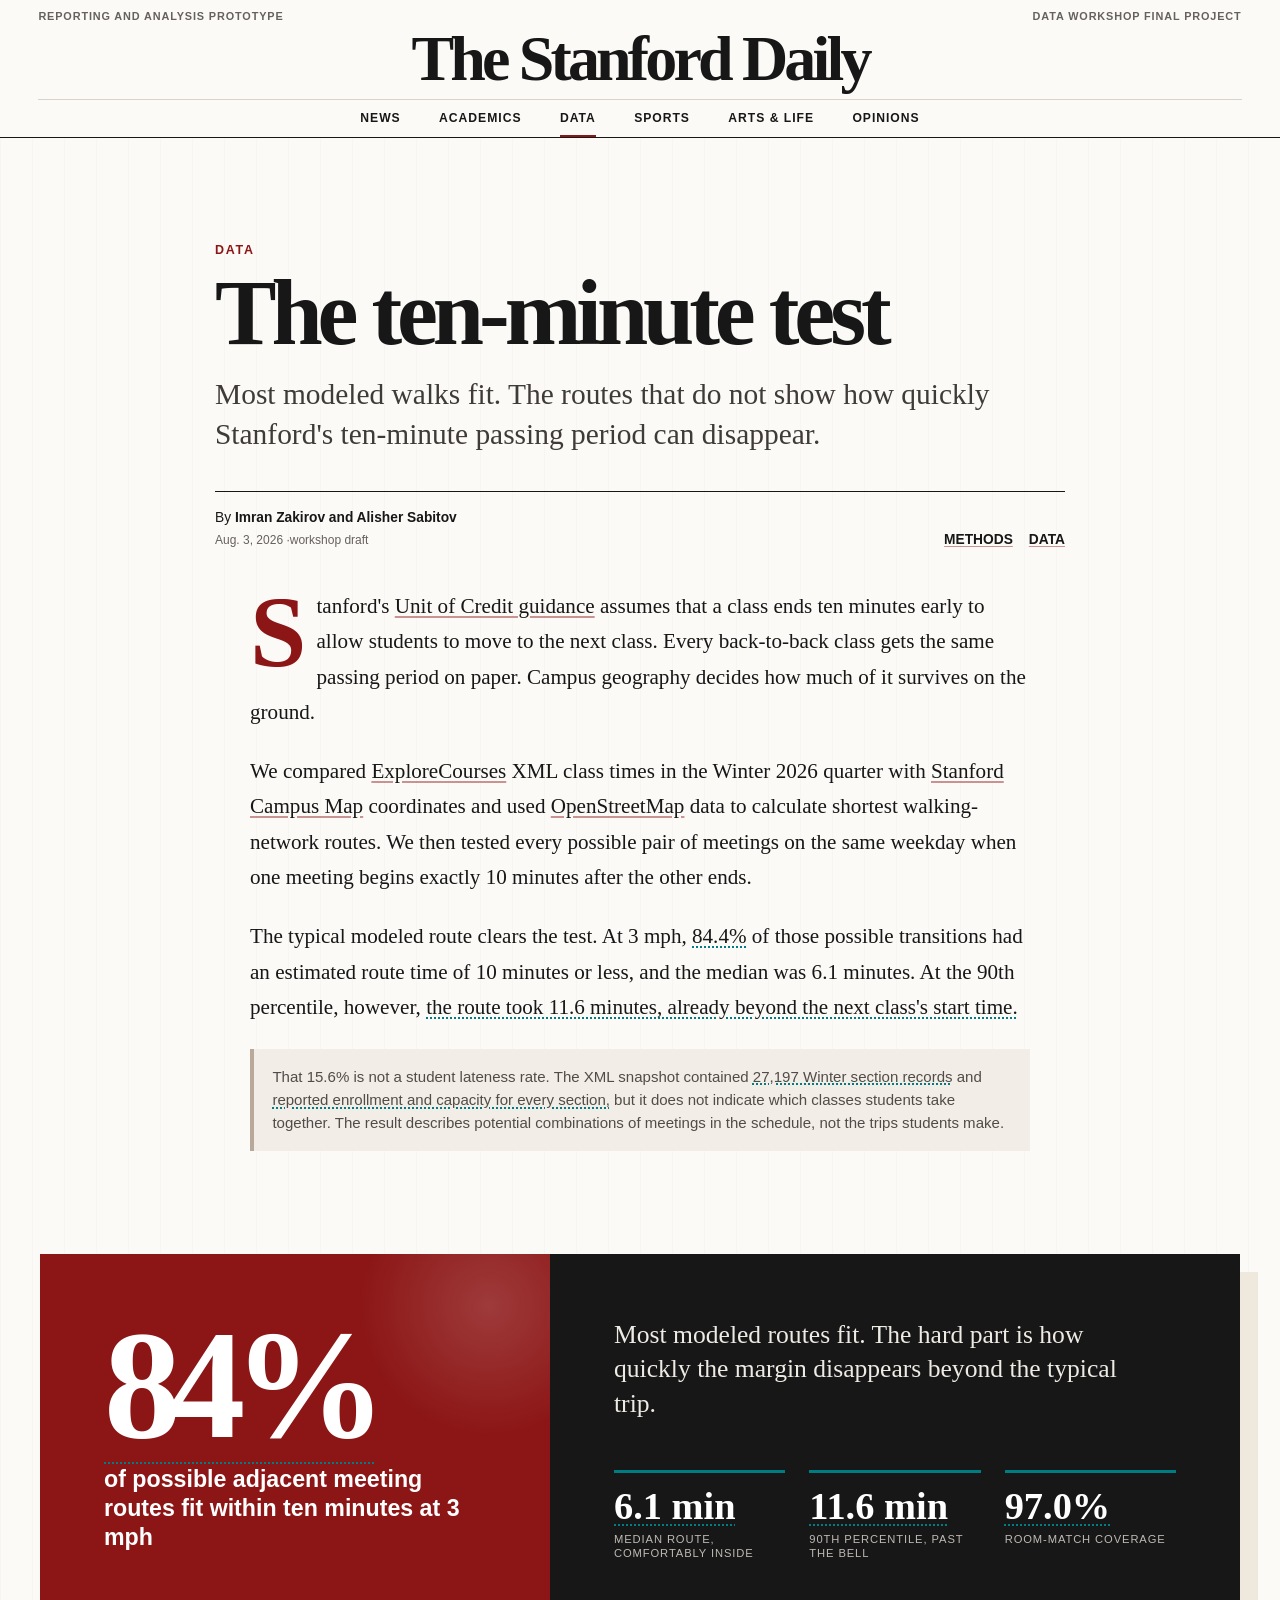
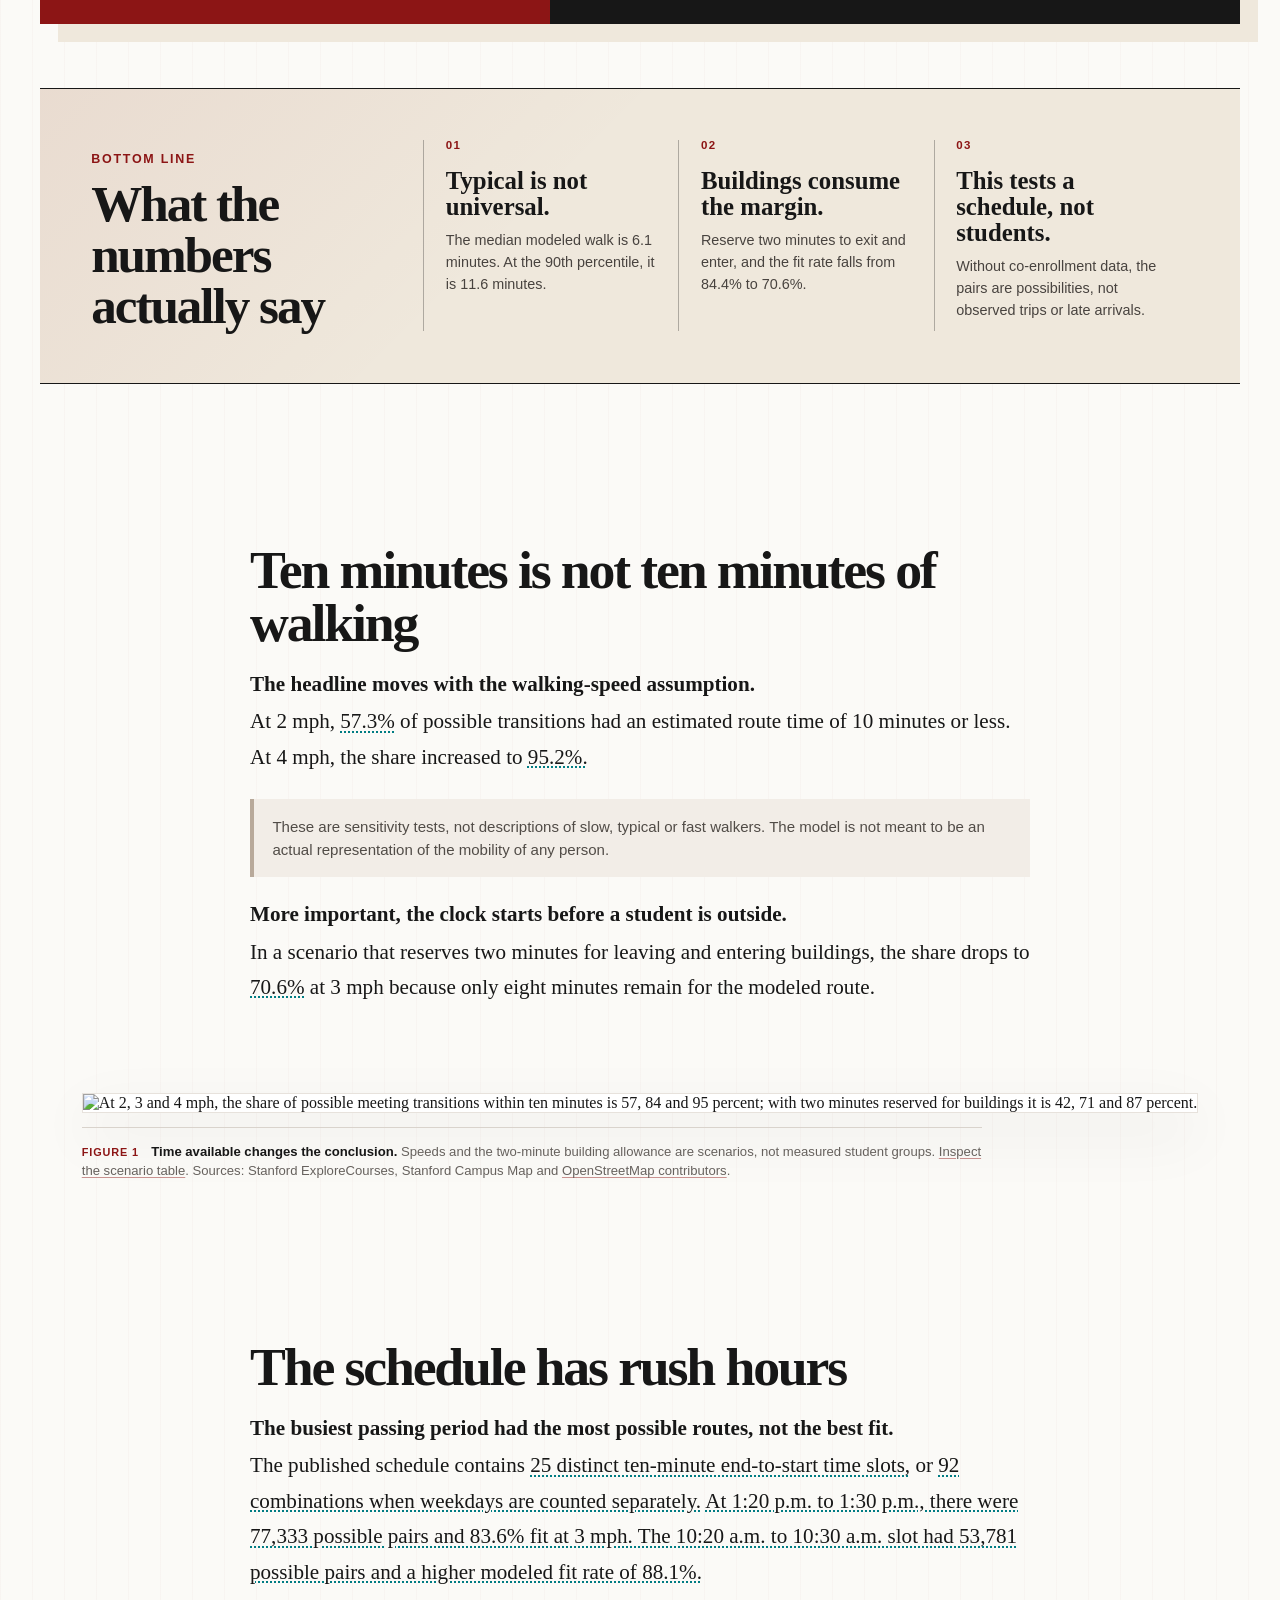
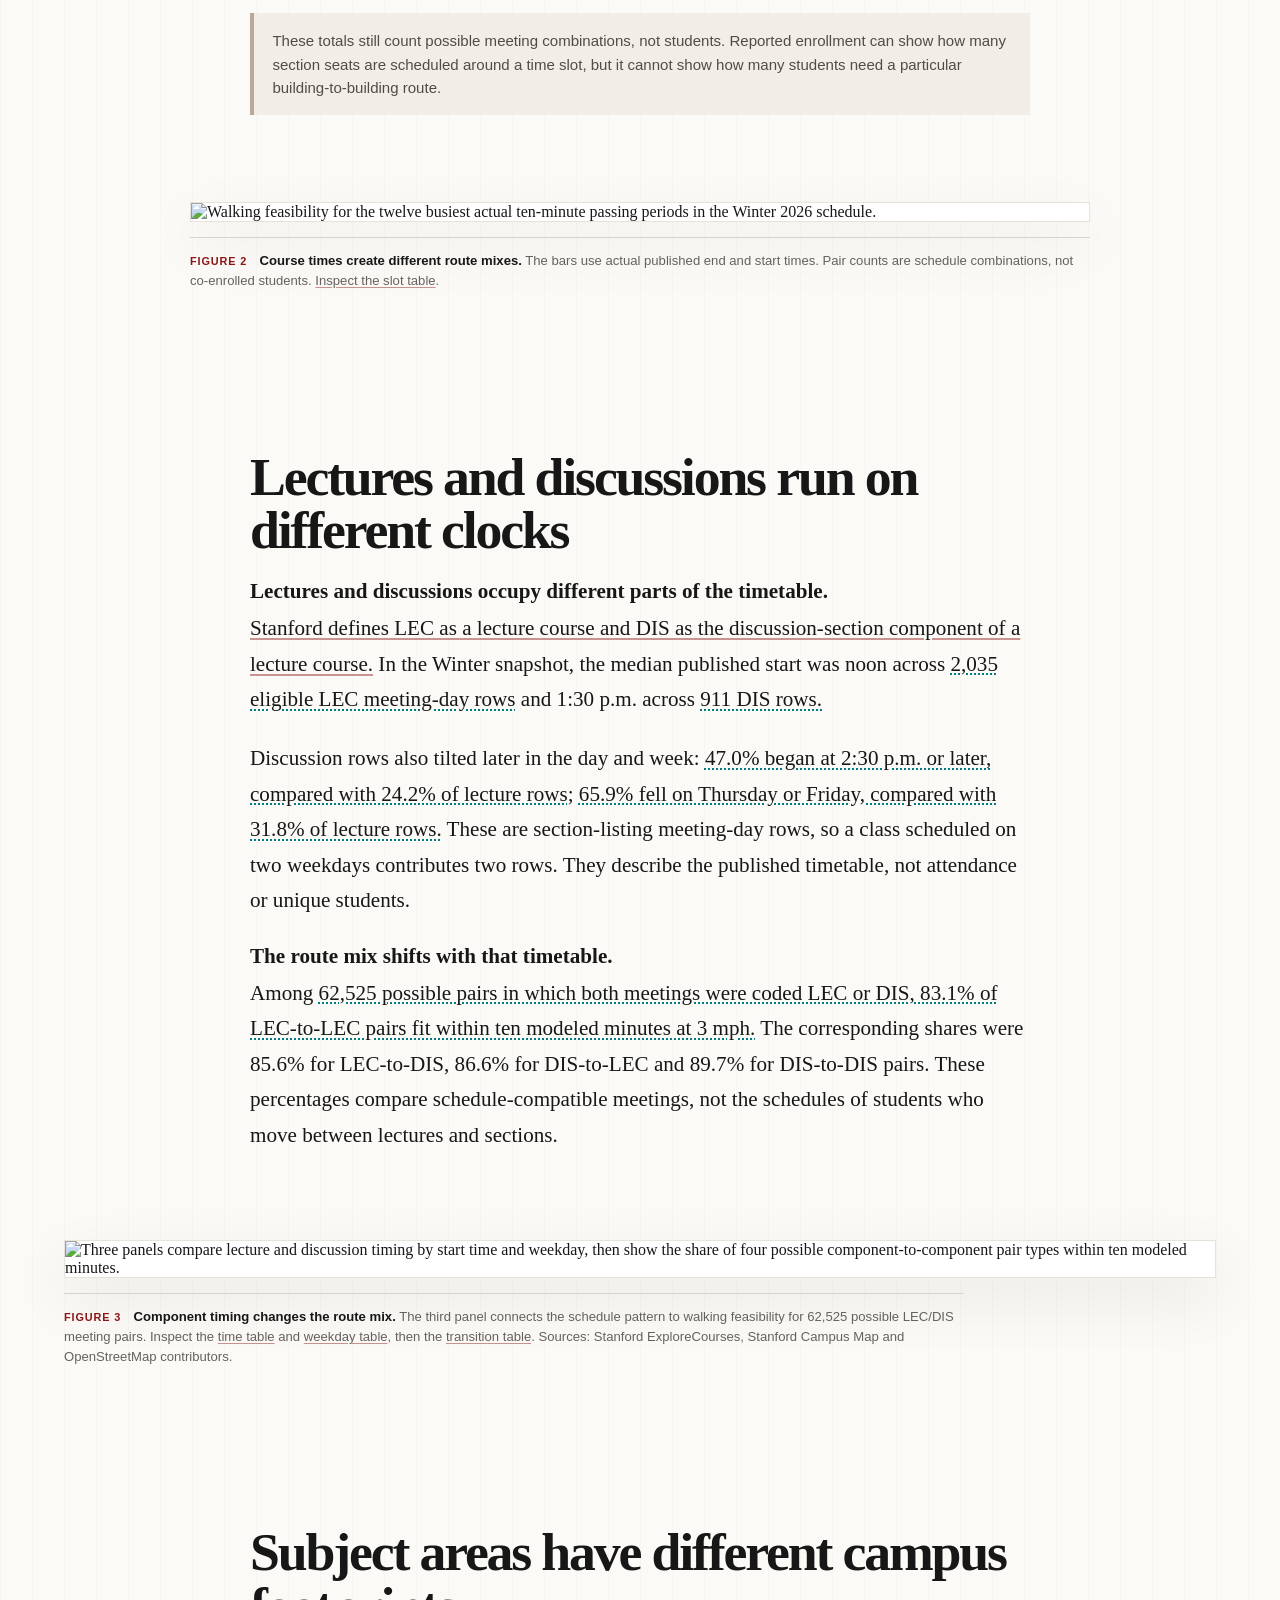
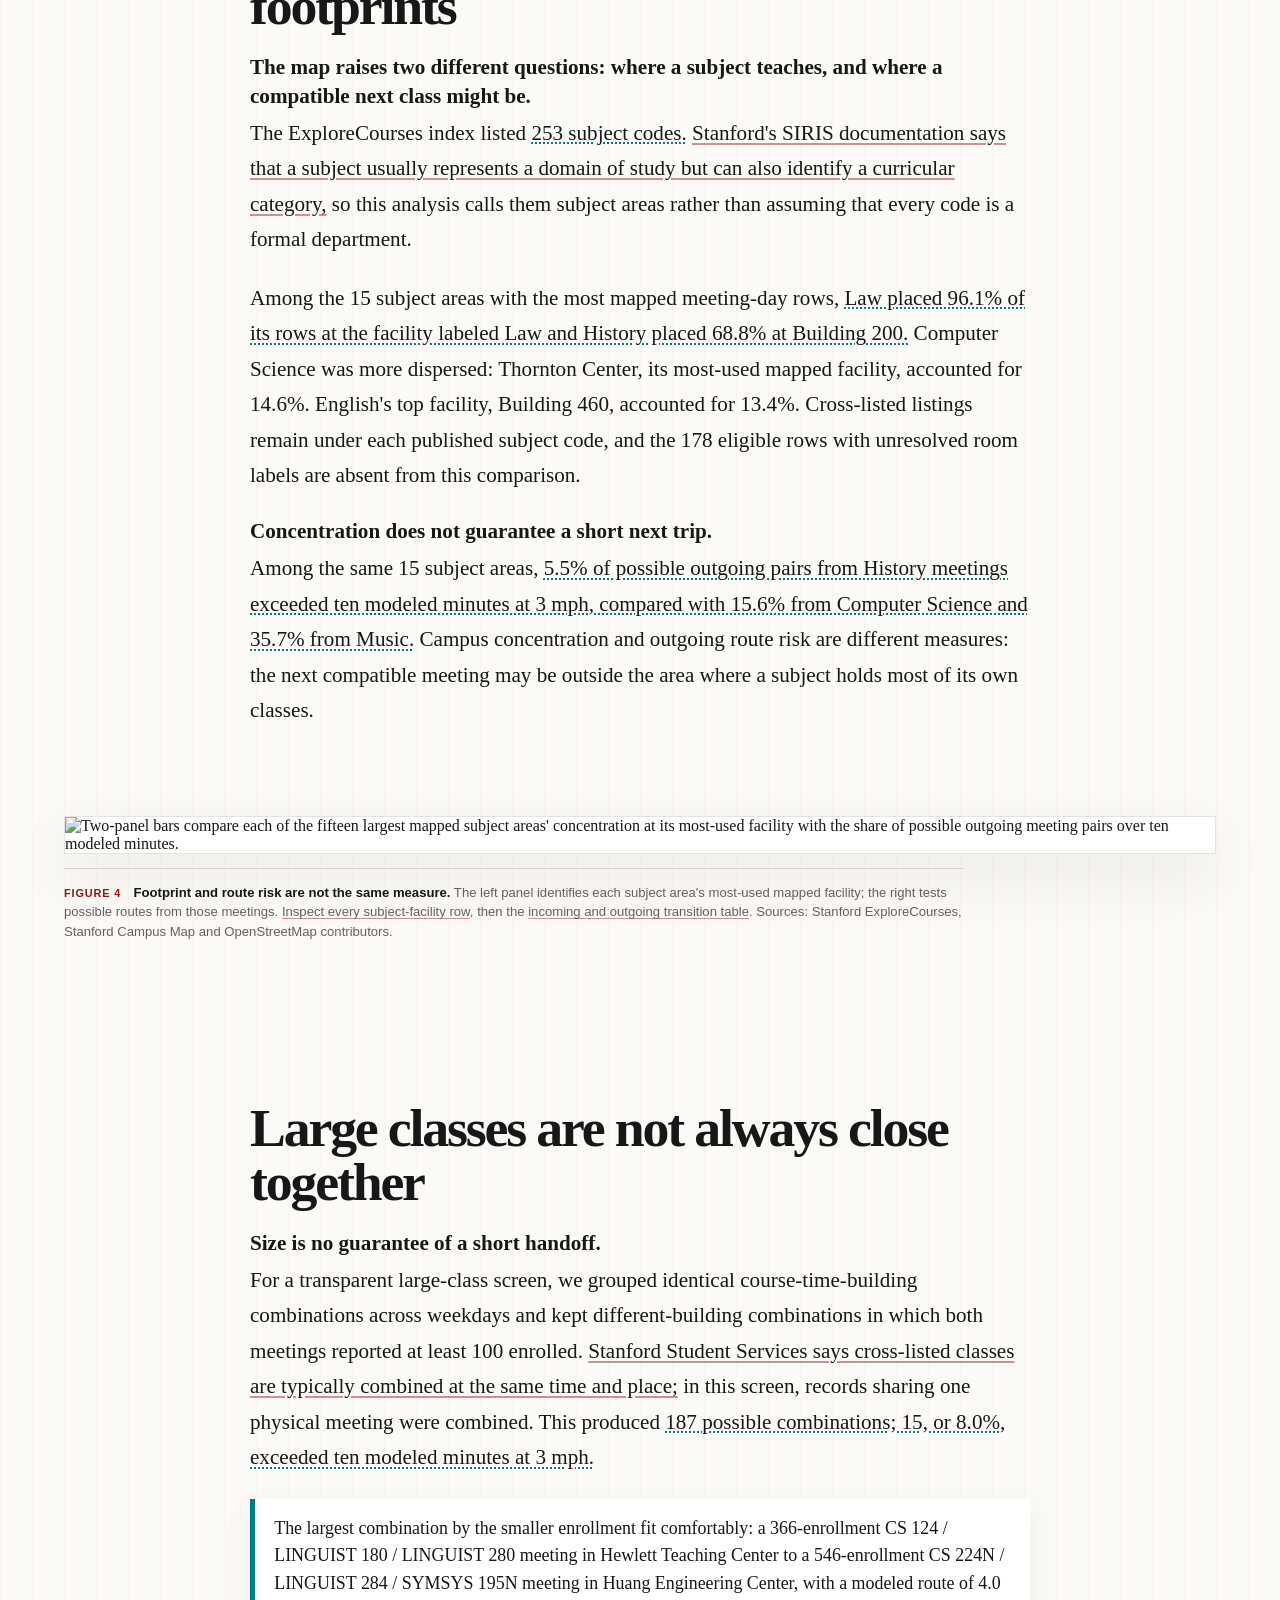
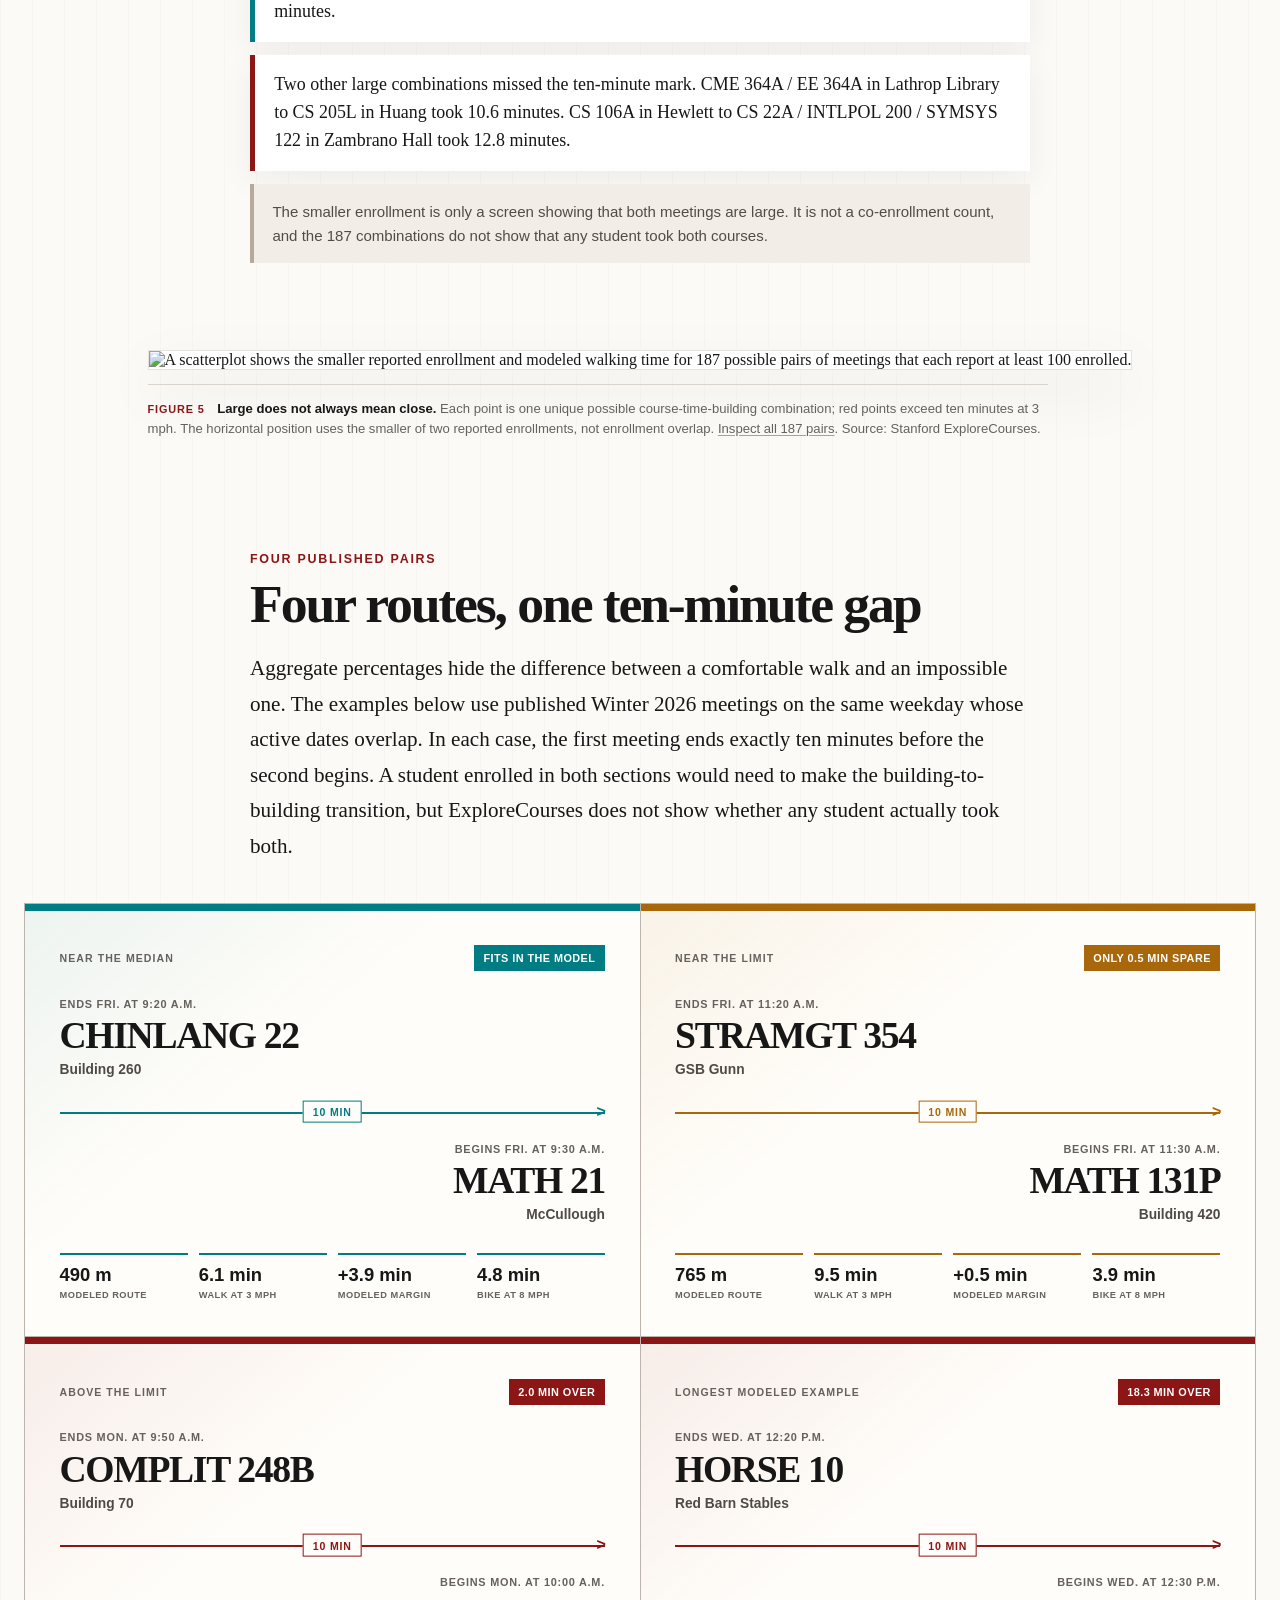
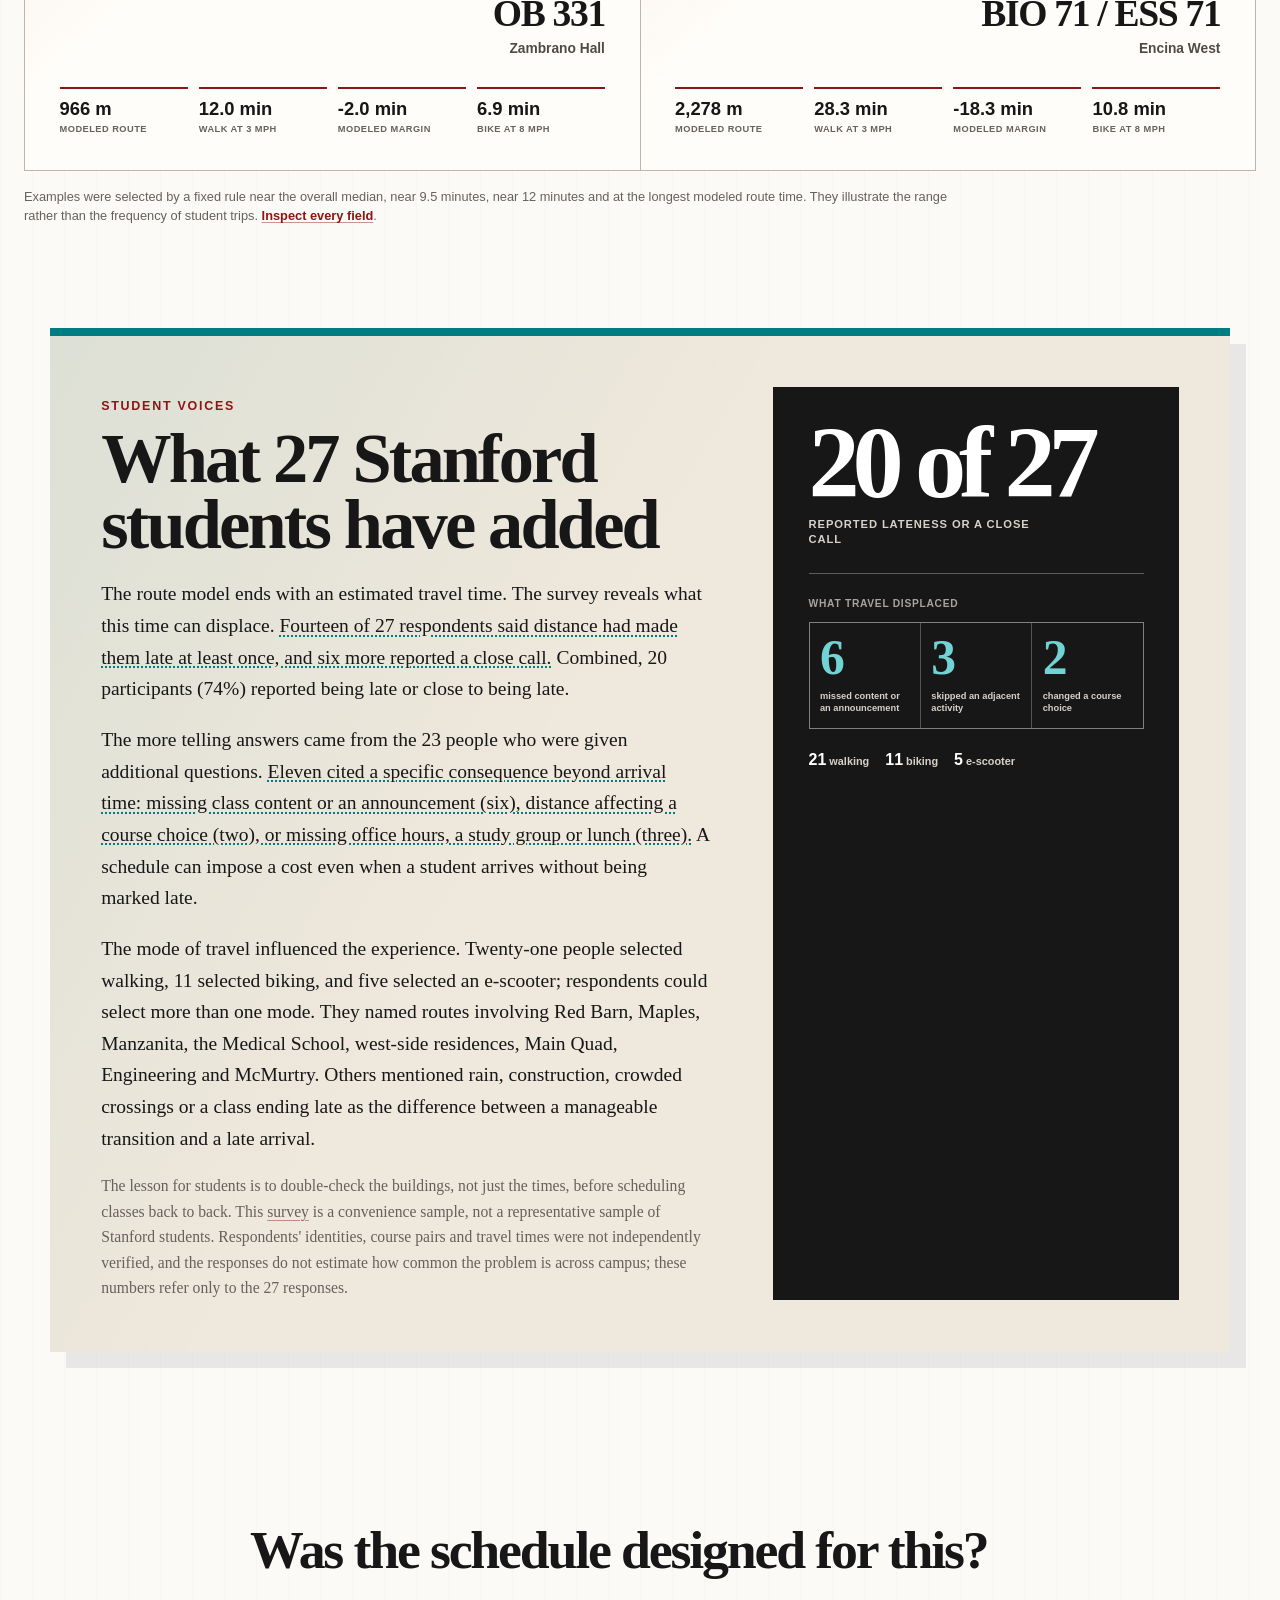
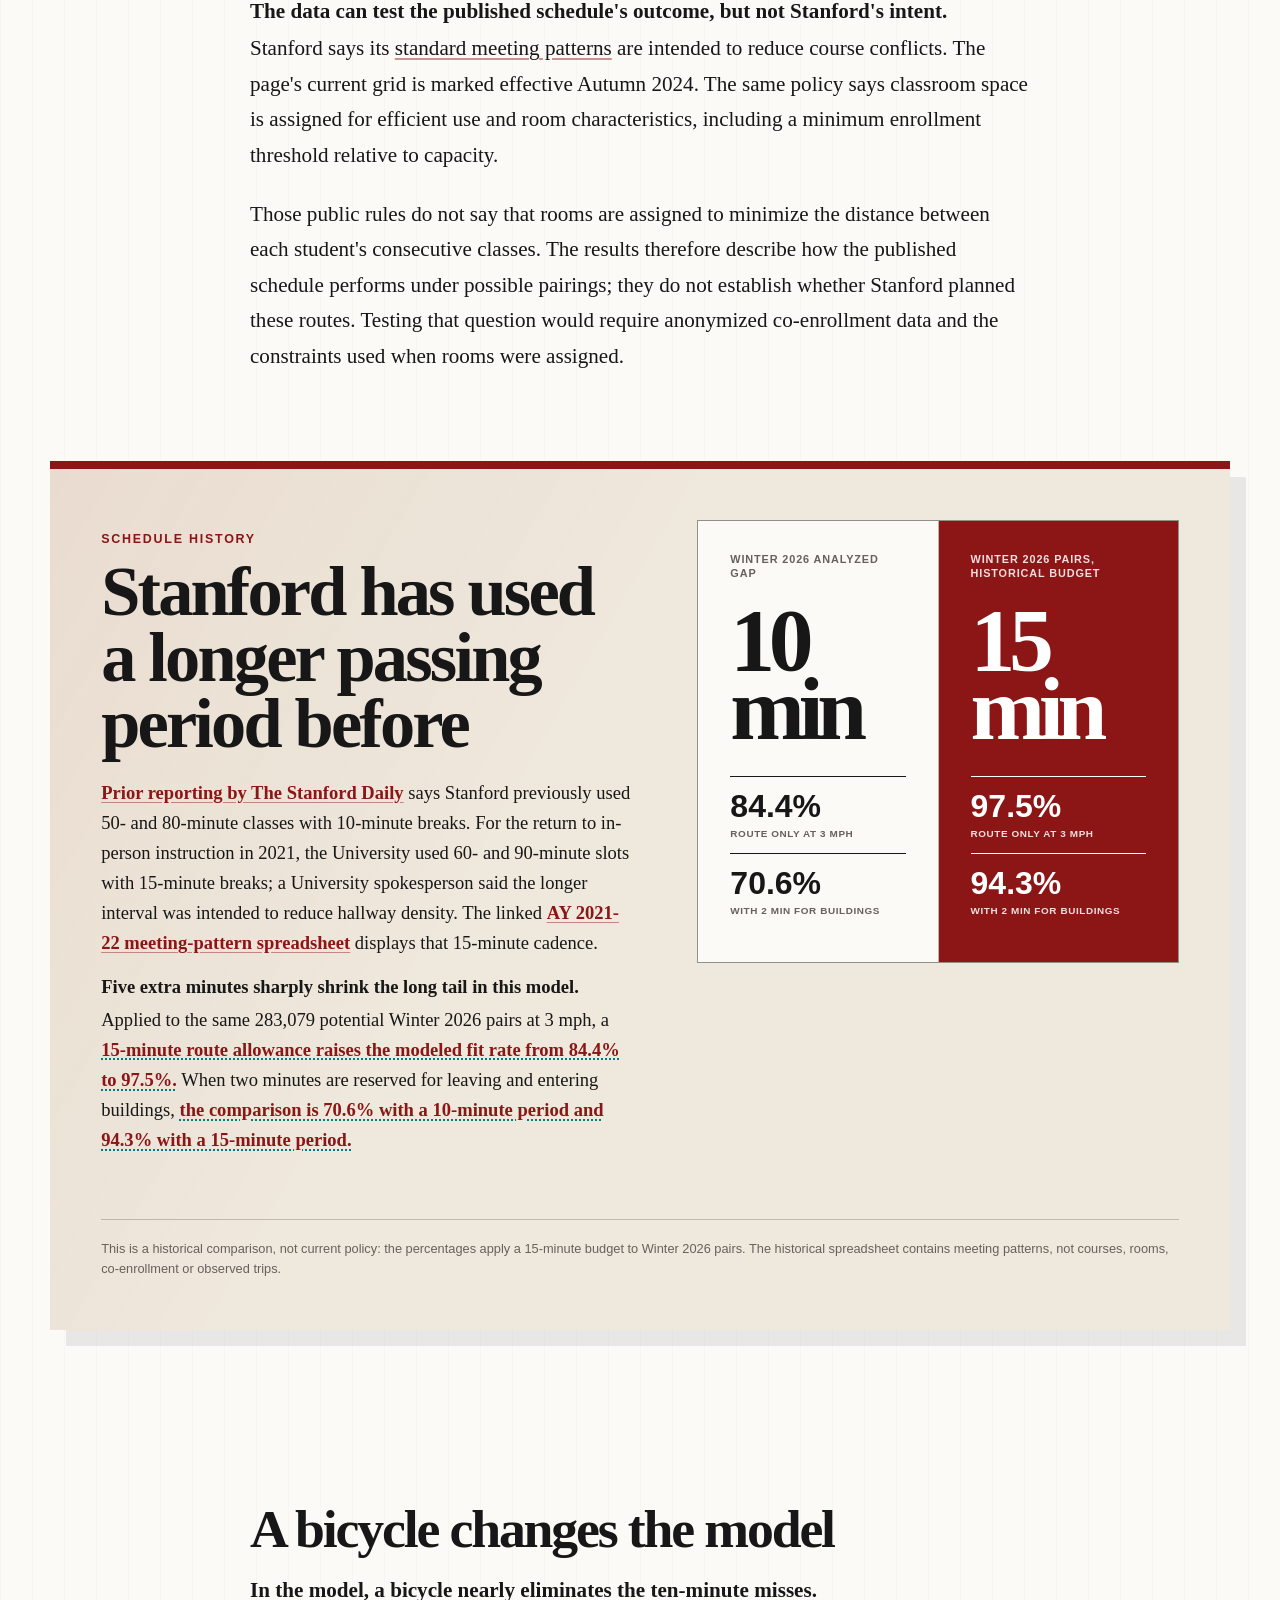
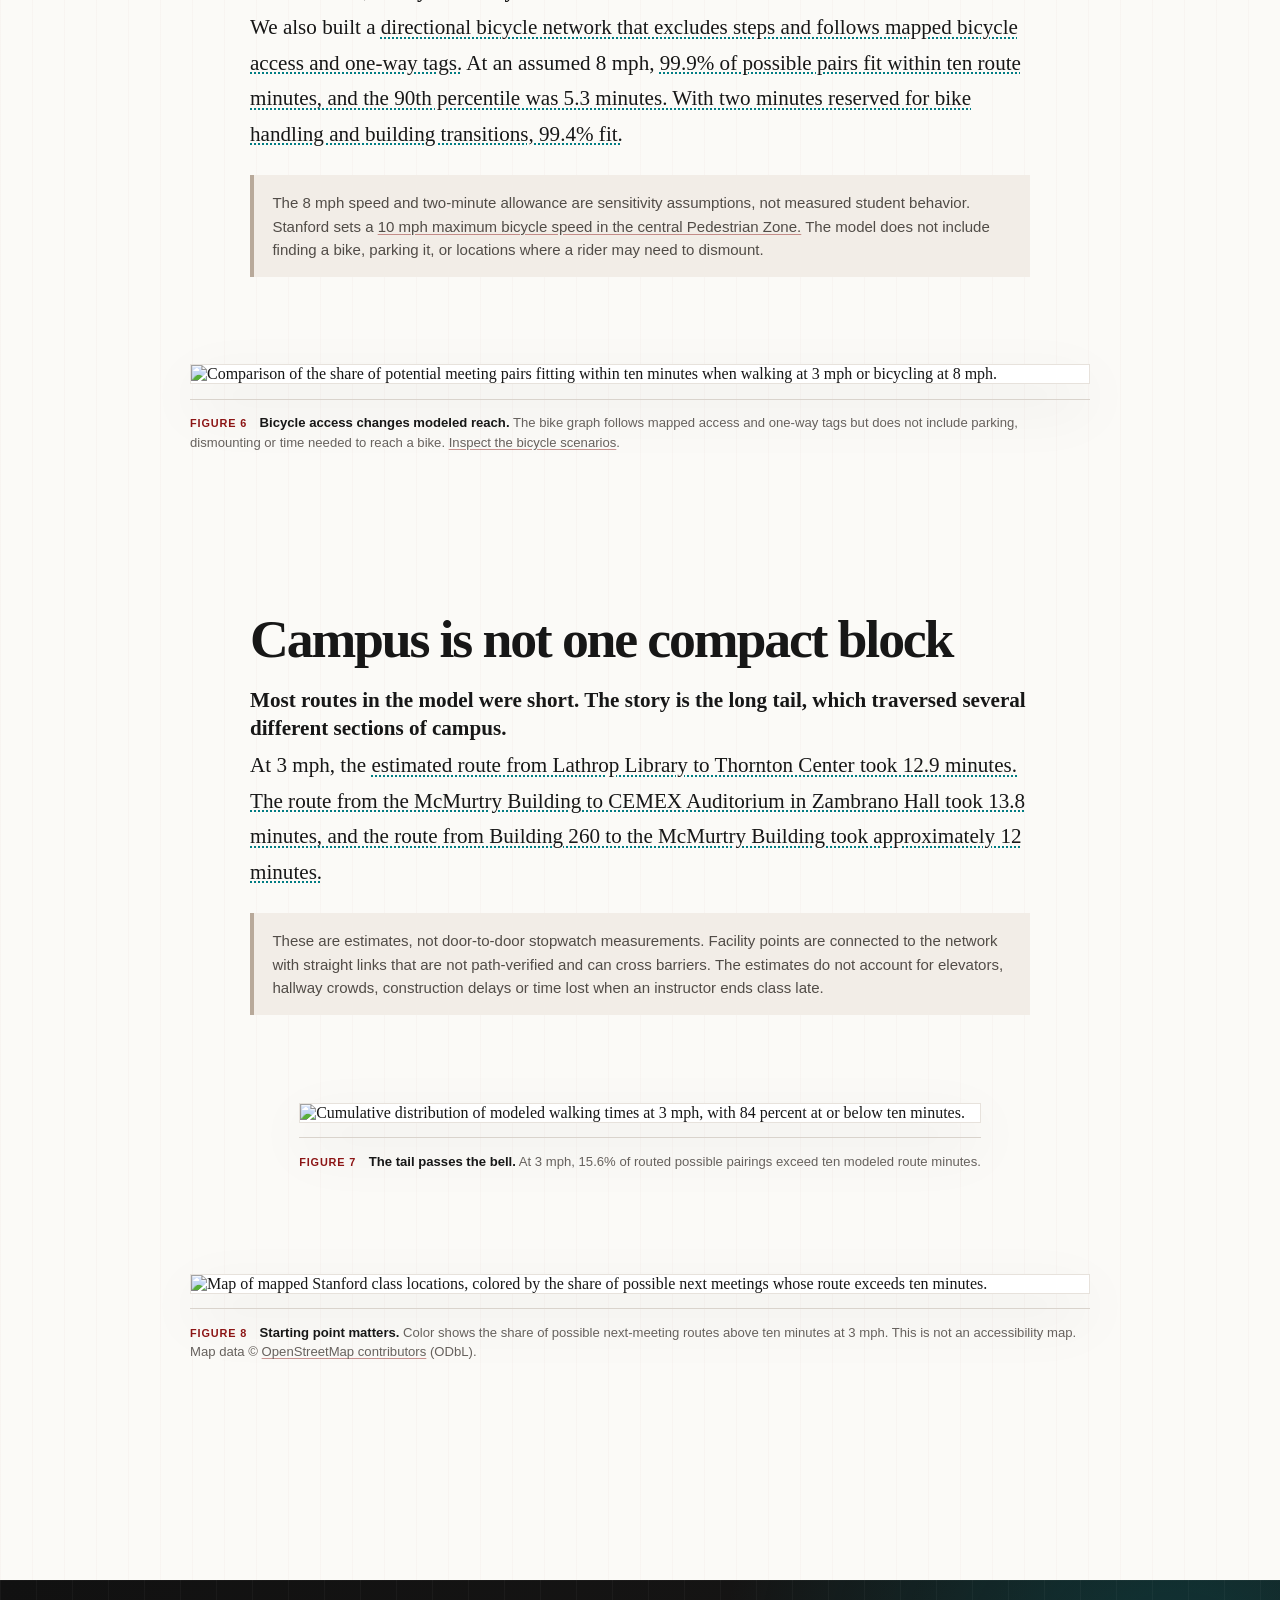
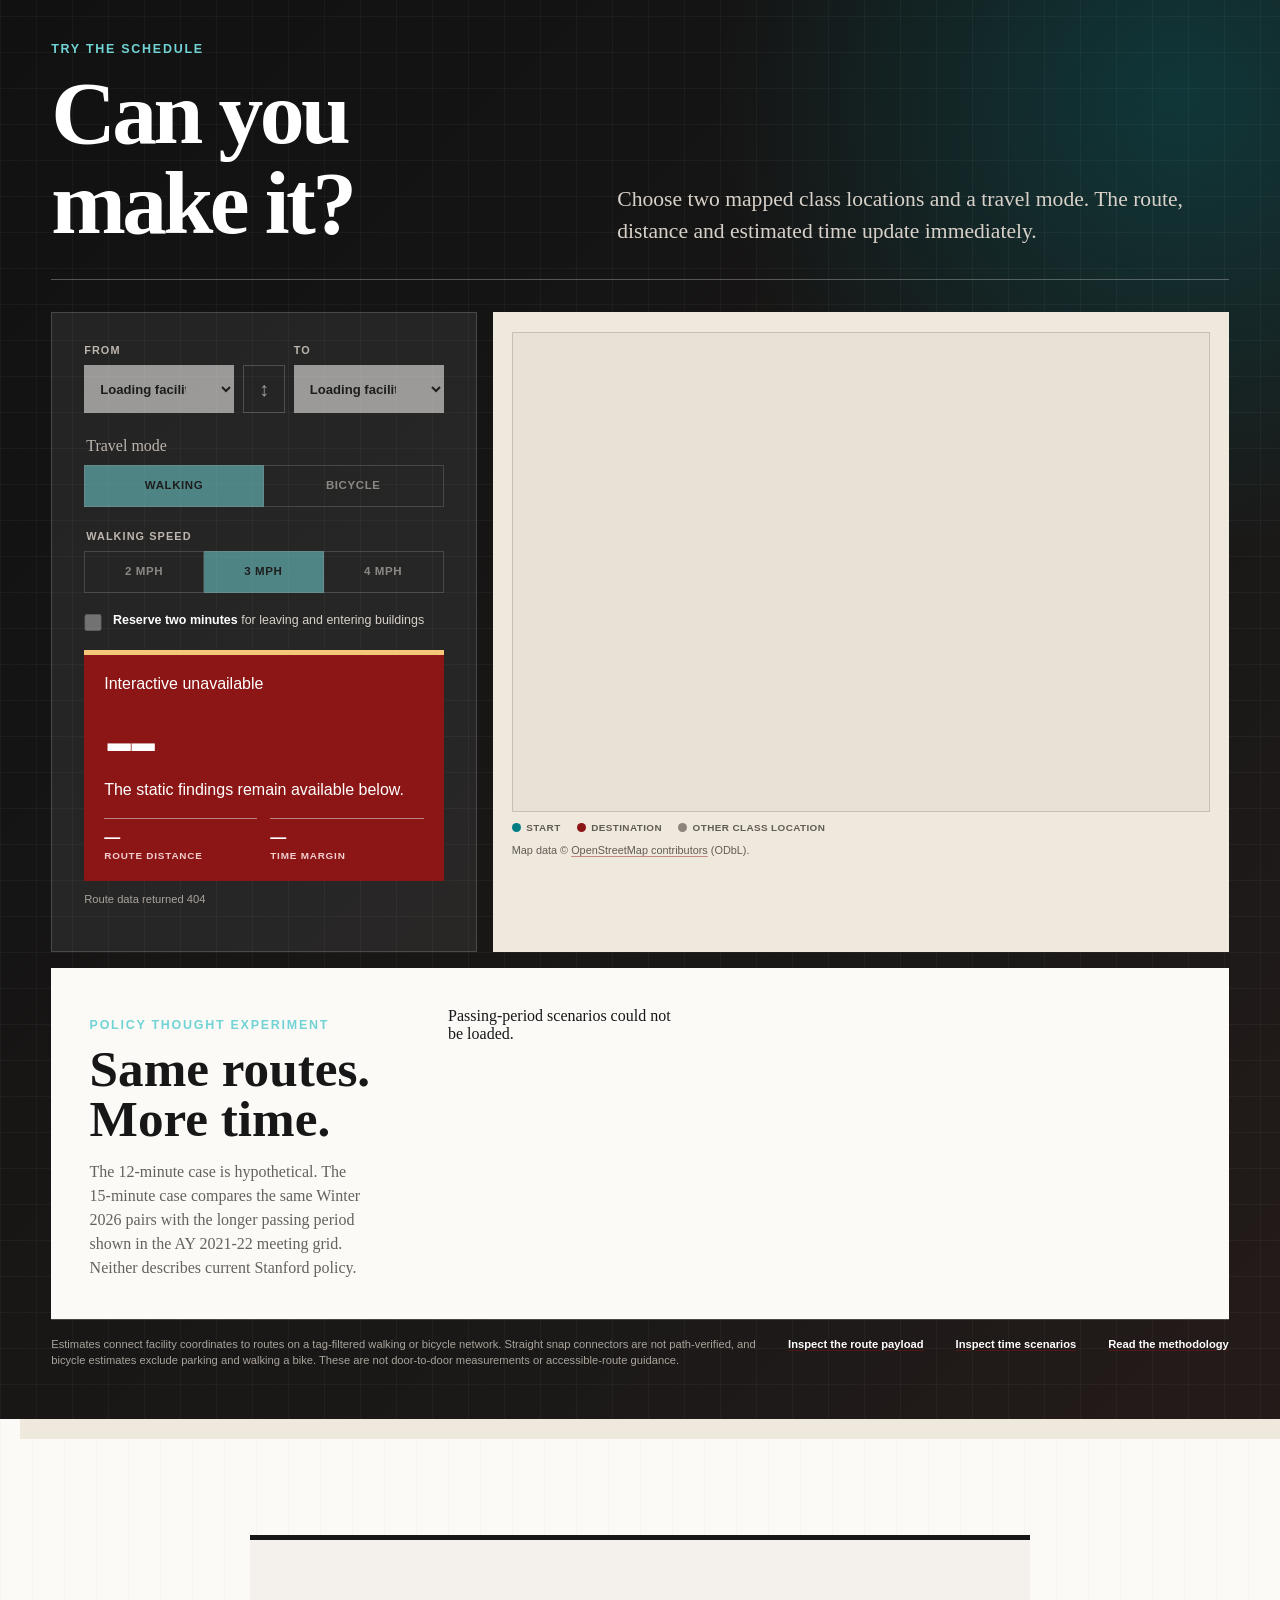
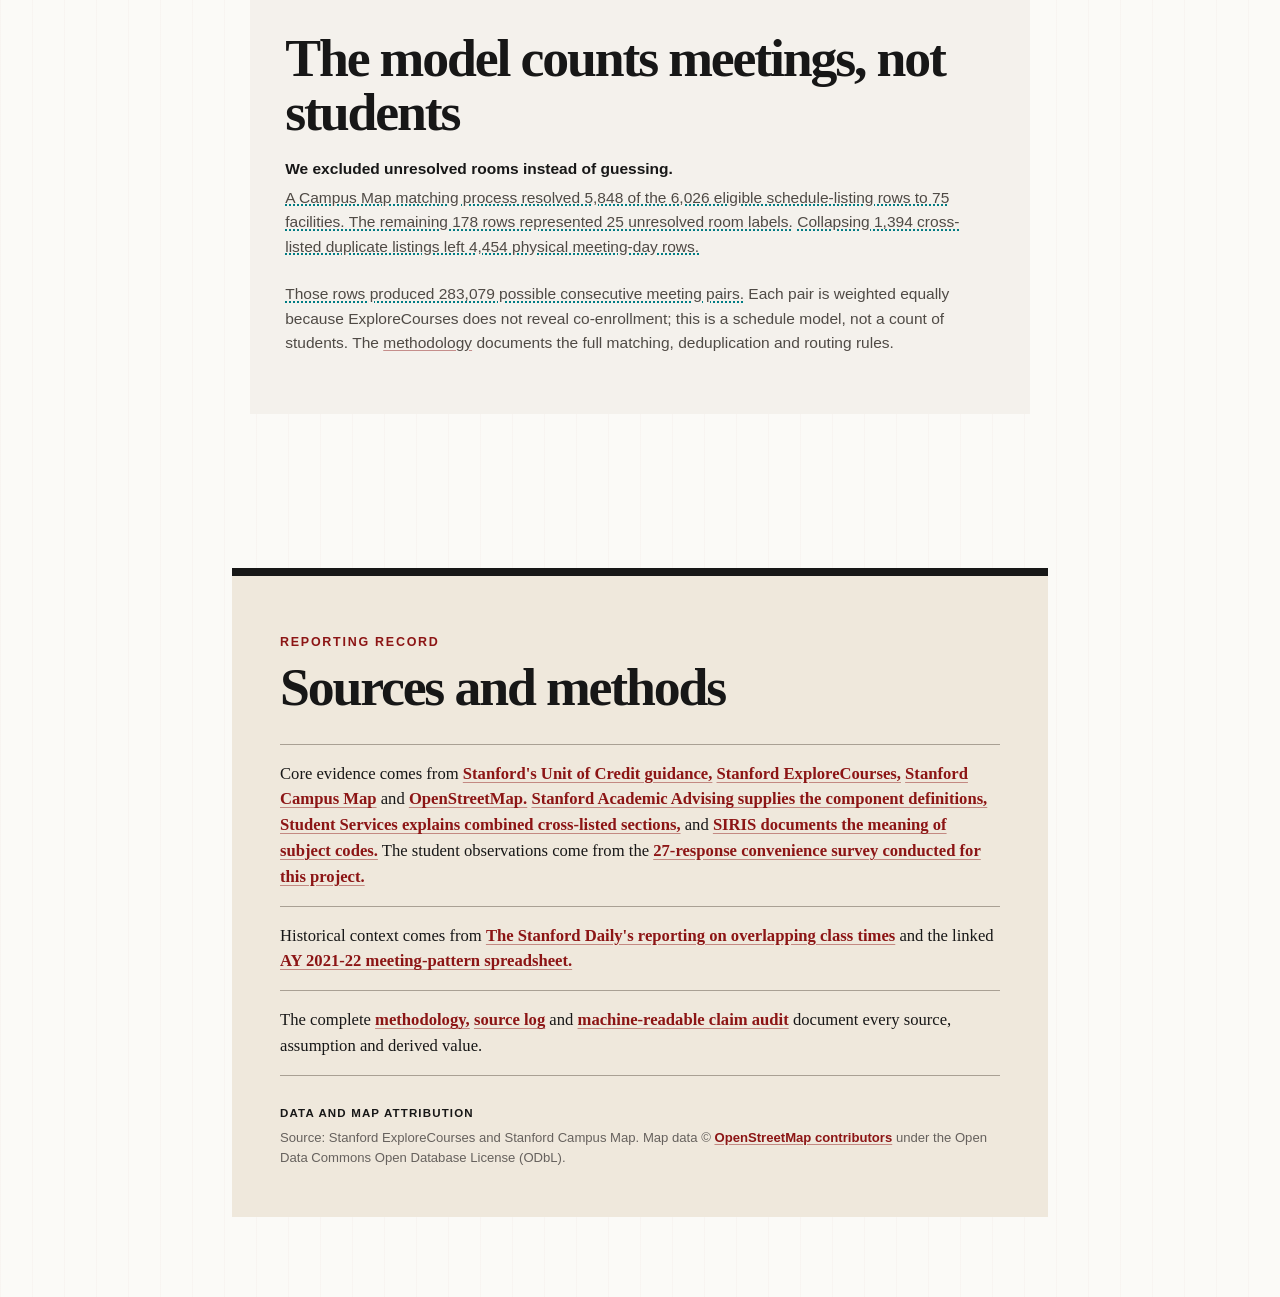
==== commit 2bce57cf: "Correct CoDa classroom mapping and republish recalculated analysis" ====
--- a/site/index.html
+++ b/site/index.html
@@ -111,22 +111,22 @@
                 class="evidence-link"
                 href="data/speed_summary.csv"
                 title="Derived result: walking speed sensitivity table"
-                >82.5%</a
+                >84.4%</a
               >
               of those possible transitions had an estimated route time of 10
-              minutes or less, and the median was 6.2 minutes.
+              minutes or less, and the median was 6.1 minutes.
               At the 90th percentile, however,
               <a
                 class="evidence-link"
                 href="data/speed_summary.csv"
                 title="Derived result: walking speed sensitivity table"
-                >the route took 12.1 minutes, already beyond the next class's
+                >the route took 11.6 minutes, already beyond the next class's
                 start time.</a
               >
             </p>
 
             <p class="reveal data-note" data-source-line>
-              That 17.5% is not a student lateness rate. The XML
+              That 15.6% is not a student lateness rate. The XML
               snapshot contained
               <a
                 class="evidence-link"
@@ -150,7 +150,7 @@
 
         <section class="hero-data reveal story-summary" aria-label="Verified analysis summary">
           <div class="hero-number">
-            <span><a class="evidence-link" href="data/speed_summary.csv">83%</a></span>
+            <span><a class="evidence-link" href="data/speed_summary.csv">84%</a></span>
             <p>
               of possible adjacent meeting routes fit within ten minutes at 3 mph
             </p>
@@ -162,11 +162,11 @@
             </p>
             <dl>
               <div>
-                <dt><a class="evidence-link" href="data/speed_summary.csv">6.2 min</a></dt>
+                <dt><a class="evidence-link" href="data/speed_summary.csv">6.1 min</a></dt>
                 <dd>median route, comfortably inside</dd>
               </div>
               <div>
-                <dt><a class="evidence-link" href="data/speed_summary.csv">12.1 min</a></dt>
+                <dt><a class="evidence-link" href="data/speed_summary.csv">11.6 min</a></dt>
                 <dd>90th percentile, past the bell</dd>
               </div>
               <div>
@@ -190,8 +190,8 @@
               <span>01</span>
               <h3>Typical is not universal.</h3>
               <p>
-                The median modeled walk is 6.2 minutes. At the 90th percentile,
-                it is 12.1 minutes.
+                The median modeled walk is 6.1 minutes. At the 90th percentile,
+                it is 11.6 minutes.
               </p>
             </article>
             <article>
@@ -199,7 +199,7 @@
               <h3>Buildings consume the margin.</h3>
               <p>
                 Reserve two minutes to exit and enter, and the fit rate falls
-                from 82.5% to 69.0%.
+                from 84.4% to 70.6%.
               </p>
             </article>
             <article>
@@ -229,7 +229,7 @@
                 class="evidence-link"
                 href="data/speed_summary.csv"
                 title="Derived result: walking speed sensitivity table"
-                >56.2%</a
+                >57.3%</a
               >
               of possible transitions had an estimated route time of 10 minutes
               or less. At 4 mph, the share increased to
@@ -237,7 +237,7 @@
                 class="evidence-link"
                 href="data/speed_summary.csv"
                 title="Derived result: walking speed sensitivity table"
-                >94.1%.</a
+                >95.2%.</a
               >
             </p>
 
@@ -259,7 +259,7 @@
                 class="evidence-link"
                 href="data/speed_summary.csv"
                 title="Derived result with a two-minute building allowance"
-                >69.0%</a
+                >70.6%</a
               >
               at 3 mph because only eight minutes remain for the modeled route.
             </p>
@@ -269,7 +269,7 @@
         <figure class="wide-figure story-figure story-speed-figure reveal">
           <img
             src="assets/figures/feasibility_by_speed.png"
-            alt="At 2, 3 and 4 mph, the share of possible meeting transitions within ten minutes is 56, 83 and 94 percent; with two minutes reserved for buildings it is 42, 69 and 85 percent."
+            alt="At 2, 3 and 4 mph, the share of possible meeting transitions within ten minutes is 57, 84 and 95 percent; with two minutes reserved for buildings it is 42, 71 and 87 percent."
           />
           <figcaption>
             <strong>Time available changes the conclusion.</strong> Speeds and the
@@ -313,8 +313,8 @@
                 href="data/time_slot_summary.csv"
                 title="Derived result: passing-period table"
                 >At 1:20 p.m. to 1:30 p.m., there were 77,333 possible pairs
-                and 81.9% fit at 3 mph. The 10:20 a.m. to 10:30 a.m. slot had
-                53,781 possible pairs and a higher modeled fit rate of 86.1%.</a
+                and 83.6% fit at 3 mph. The 10:20 a.m. to 10:30 a.m. slot had
+                53,781 possible pairs and a higher modeled fit rate of 88.1%.</a
               >
             </p>
 
@@ -388,10 +388,10 @@
               Among
               <a class="evidence-link" href="data/component_transition_summary.csv"
                 >62,525 possible pairs in which both meetings were coded LEC or
-                DIS, 78.0% of LEC-to-LEC pairs fit within ten modeled minutes at
+                DIS, 83.1% of LEC-to-LEC pairs fit within ten modeled minutes at
                 3 mph.</a
               >
-              The corresponding shares were 82.7% for LEC-to-DIS, 83.0% for
+              The corresponding shares were 85.6% for LEC-to-DIS, 86.6% for
               DIS-to-LEC and 89.7% for DIS-to-DIS pairs. These percentages
               compare schedule-compatible meetings, not the schedules of students
               who move between lectures and sections.
@@ -466,8 +466,8 @@
               >
               Among the same 15 subject areas,
               <a class="evidence-link" href="data/subject_transition_feasibility.csv"
-                >7.3% of possible outgoing pairs from History meetings exceeded
-                ten modeled minutes at 3 mph, compared with 21.6% from Computer
+                >5.5% of possible outgoing pairs from History meetings exceeded
+                ten modeled minutes at 3 mph, compared with 15.6% from Computer
                 Science and 35.7% from Music.</a
               >
               Campus concentration and outgoing route risk are different
@@ -524,7 +524,7 @@
               in this screen, records sharing one physical meeting were combined.
               This produced
               <a class="evidence-link" href="data/high_enrollment_transitions.csv"
-                >187 possible combinations; 42, or 22.5%, exceeded ten modeled
+                >187 possible combinations; 15, or 8.0%, exceeded ten modeled
                 minutes at 3 mph.</a
               >
             </p>
@@ -595,23 +595,23 @@
                 <strong>Fits in the model</strong>
               </div>
               <div class="case-course">
-                <span>Ends Fri. at 11:20 a.m.</span>
-                <h3>GEOPHYS 280</h3>
-                <p>Mitchell Earth Sciences</p>
+                <span>Ends Fri. at 9:20 a.m.</span>
+                <h3>CHINLANG 22</h3>
+                <p>Building 260</p>
               </div>
               <div class="case-handoff" aria-label="Ten-minute passing period">
                 <span>10 min</span>
               </div>
               <div class="case-course destination-course">
-                <span>Begins Fri. at 11:30 a.m.</span>
-                <h3>TURKLANG 2A</h3>
-                <p>Building 240</p>
+                <span>Begins Fri. at 9:30 a.m.</span>
+                <h3>MATH 21</h3>
+                <p>McCullough</p>
               </div>
               <dl>
-                <div><dt>497 m</dt><dd>modeled route</dd></div>
-                <div><dt>6.2 min</dt><dd>walk at 3 mph</dd></div>
-                <div><dt>+3.8 min</dt><dd>modeled margin</dd></div>
-                <div><dt>2.9 min</dt><dd>bike at 8 mph</dd></div>
+                <div><dt>490 m</dt><dd>modeled route</dd></div>
+                <div><dt>6.1 min</dt><dd>walk at 3 mph</dd></div>
+                <div><dt>+3.9 min</dt><dd>modeled margin</dd></div>
+                <div><dt>4.8 min</dt><dd>bike at 8 mph</dd></div>
               </dl>
             </article>
 
@@ -849,14 +849,14 @@
                 href="data/passing_period_scenarios.csv"
                 title="Derived result: passing-period counterfactuals"
                 >15-minute route allowance raises the modeled fit rate from
-                82.5% to 97.3%.</a
+                84.4% to 97.5%.</a
               >
               When two minutes are reserved for leaving and entering buildings,
               <a
                 class="evidence-link"
                 href="data/passing_period_scenarios.csv"
                 title="Derived result: passing-period counterfactuals with building allowance"
-                >the comparison is 69.0% with a 10-minute period and 93.1% with
+                >the comparison is 70.6% with a 10-minute period and 94.3% with
                 a 15-minute period.</a
               >
             </p>
@@ -867,16 +867,16 @@
               <span>Winter 2026 analyzed gap</span>
               <strong>10 min</strong>
               <dl>
-                <div><dt>82.5%</dt><dd>route only at 3 mph</dd></div>
-                <div><dt>69.0%</dt><dd>with 2 min for buildings</dd></div>
+                <div><dt>84.4%</dt><dd>route only at 3 mph</dd></div>
+                <div><dt>70.6%</dt><dd>with 2 min for buildings</dd></div>
               </dl>
             </article>
             <article class="history-card historical-period">
               <span>Winter 2026 pairs, historical budget</span>
               <strong>15 min</strong>
               <dl>
-                <div><dt>97.3%</dt><dd>route only at 3 mph</dd></div>
-                <div><dt>93.1%</dt><dd>with 2 min for buildings</dd></div>
+                <div><dt>97.5%</dt><dd>route only at 3 mph</dd></div>
+                <div><dt>94.3%</dt><dd>with 2 min for buildings</dd></div>
               </dl>
             </article>
           </div>
@@ -915,7 +915,7 @@
                 href="data/bicycle_speed_summary.csv"
                 title="Derived result: bicycle speed sensitivity table"
                 >99.9% of possible pairs fit within ten route minutes, and the
-                90th percentile was 5.4 minutes. With two minutes reserved for
+                90th percentile was 5.3 minutes. With two minutes reserved for
                 bike handling and building transitions, 99.4% fit.</a
               >
             </p>
@@ -963,11 +963,12 @@
               At 3 mph, the
               <a
                 class="evidence-link"
-                href="data/top_constrained_routes.csv"
+                href="data/claim_audit.json"
                 title="Derived route examples"
                 >estimated route from Lathrop Library to Thornton Center took
-                12.9 minutes. The route from Building 200 to Cordura Hall took
-                14.1 minutes, and the route from Building 260 to the McMurtry
+                12.9 minutes. The route from the McMurtry Building to CEMEX
+                Auditorium in Zambrano Hall took 13.8 minutes, and the route from
+                Building 260 to the McMurtry
                 Building took approximately 12 minutes.</a
               >
             </p>
@@ -1196,10 +1197,10 @@
       <figure class="wide-figure reveal story-cdf">
         <img
           src="assets/figures/route_time_cdf.png"
-          alt="Cumulative distribution of modeled walking times at 3 mph, with 83 percent at or below ten minutes."
+          alt="Cumulative distribution of modeled walking times at 3 mph, with 84 percent at or below ten minutes."
         />
         <figcaption>
-          <strong>The tail passes the bell.</strong> At 3 mph, 17.5% of routed
+          <strong>The tail passes the bell.</strong> At 3 mph, 15.6% of routed
           possible pairings exceed ten modeled route minutes.
         </figcaption>
       </figure>
